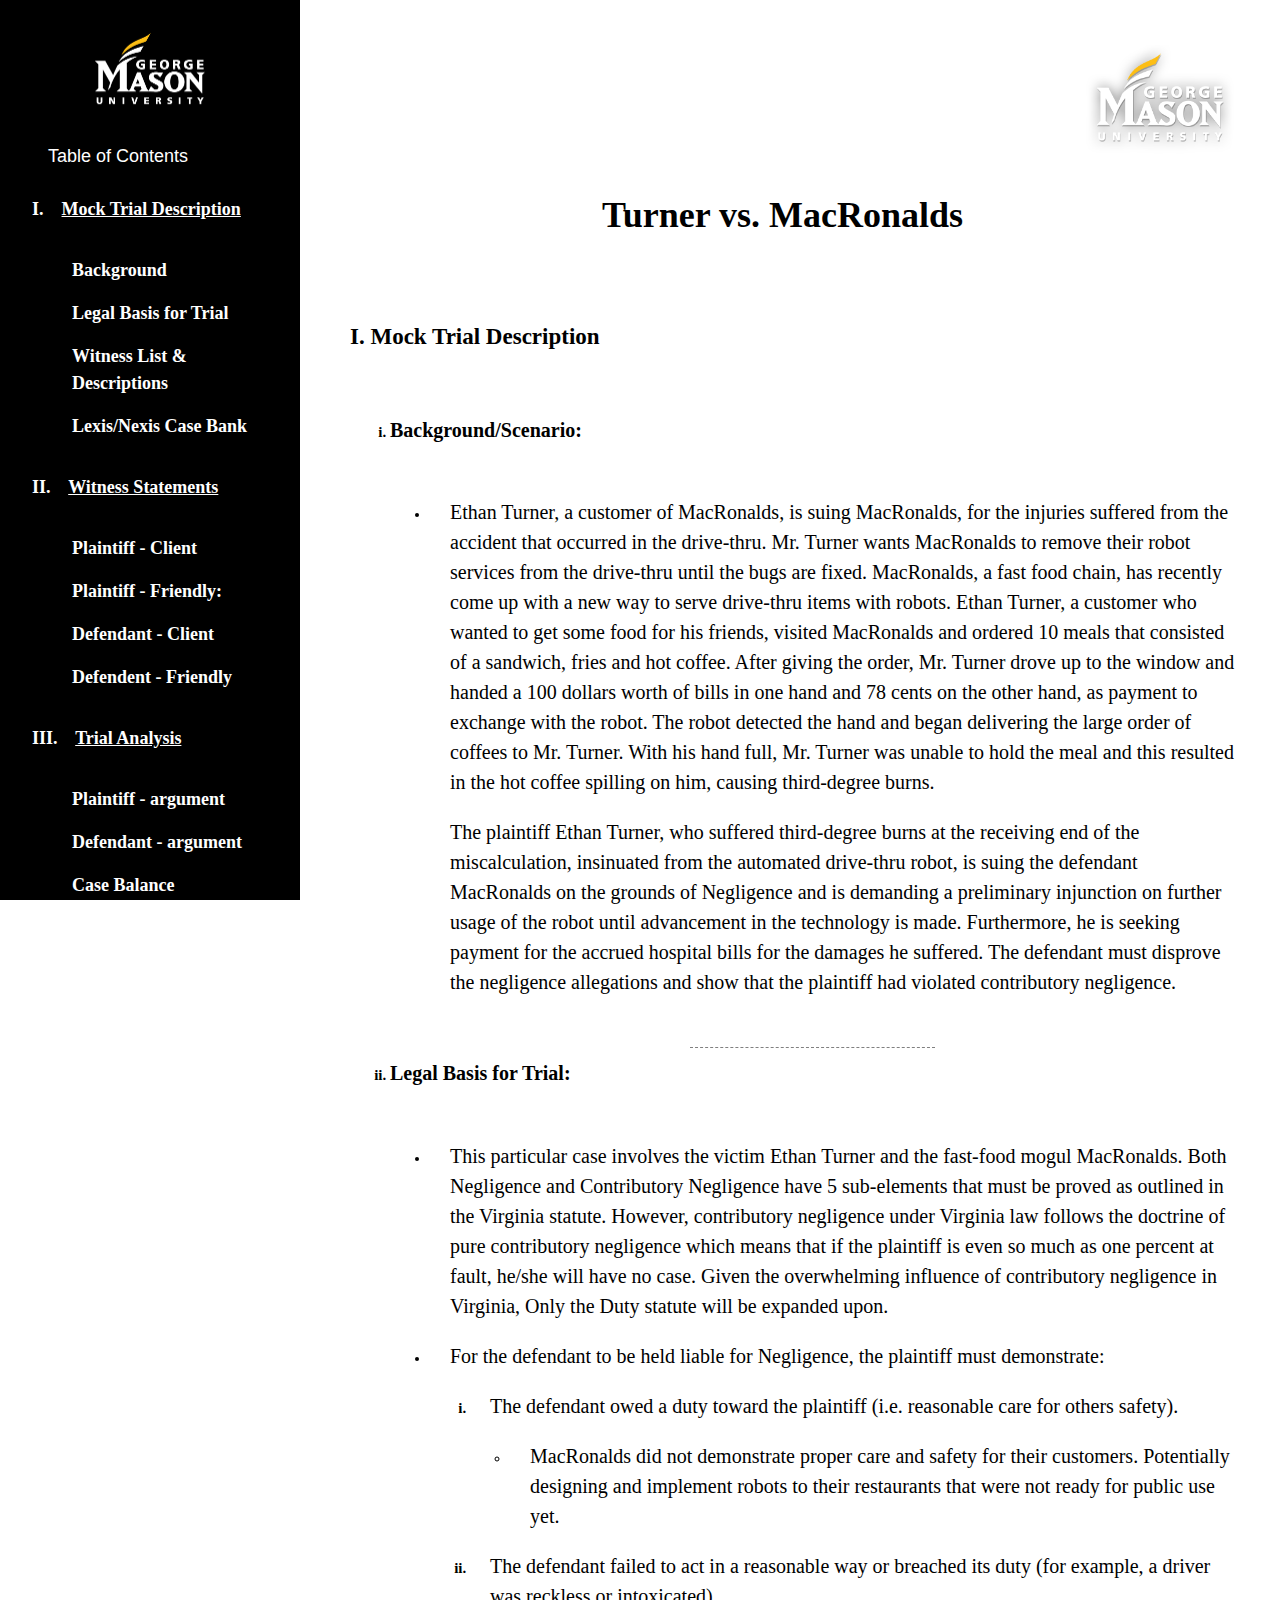
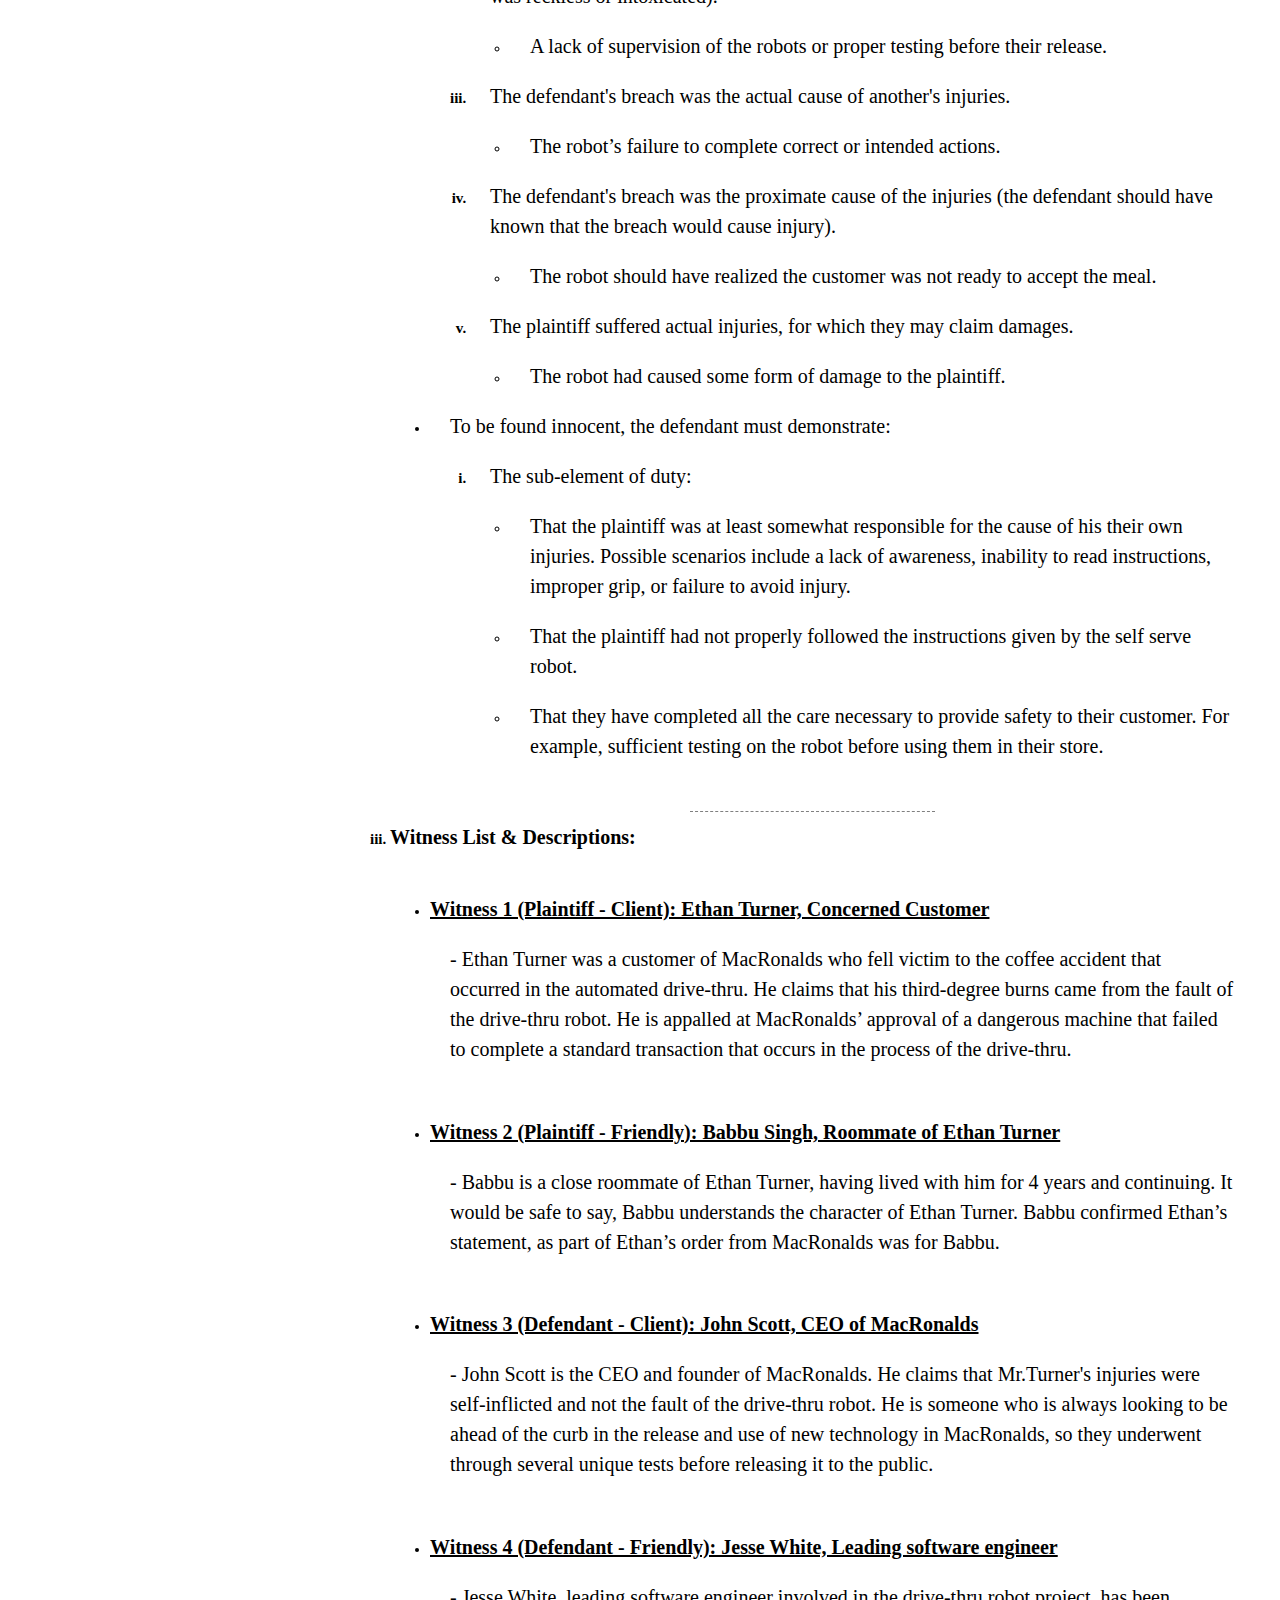
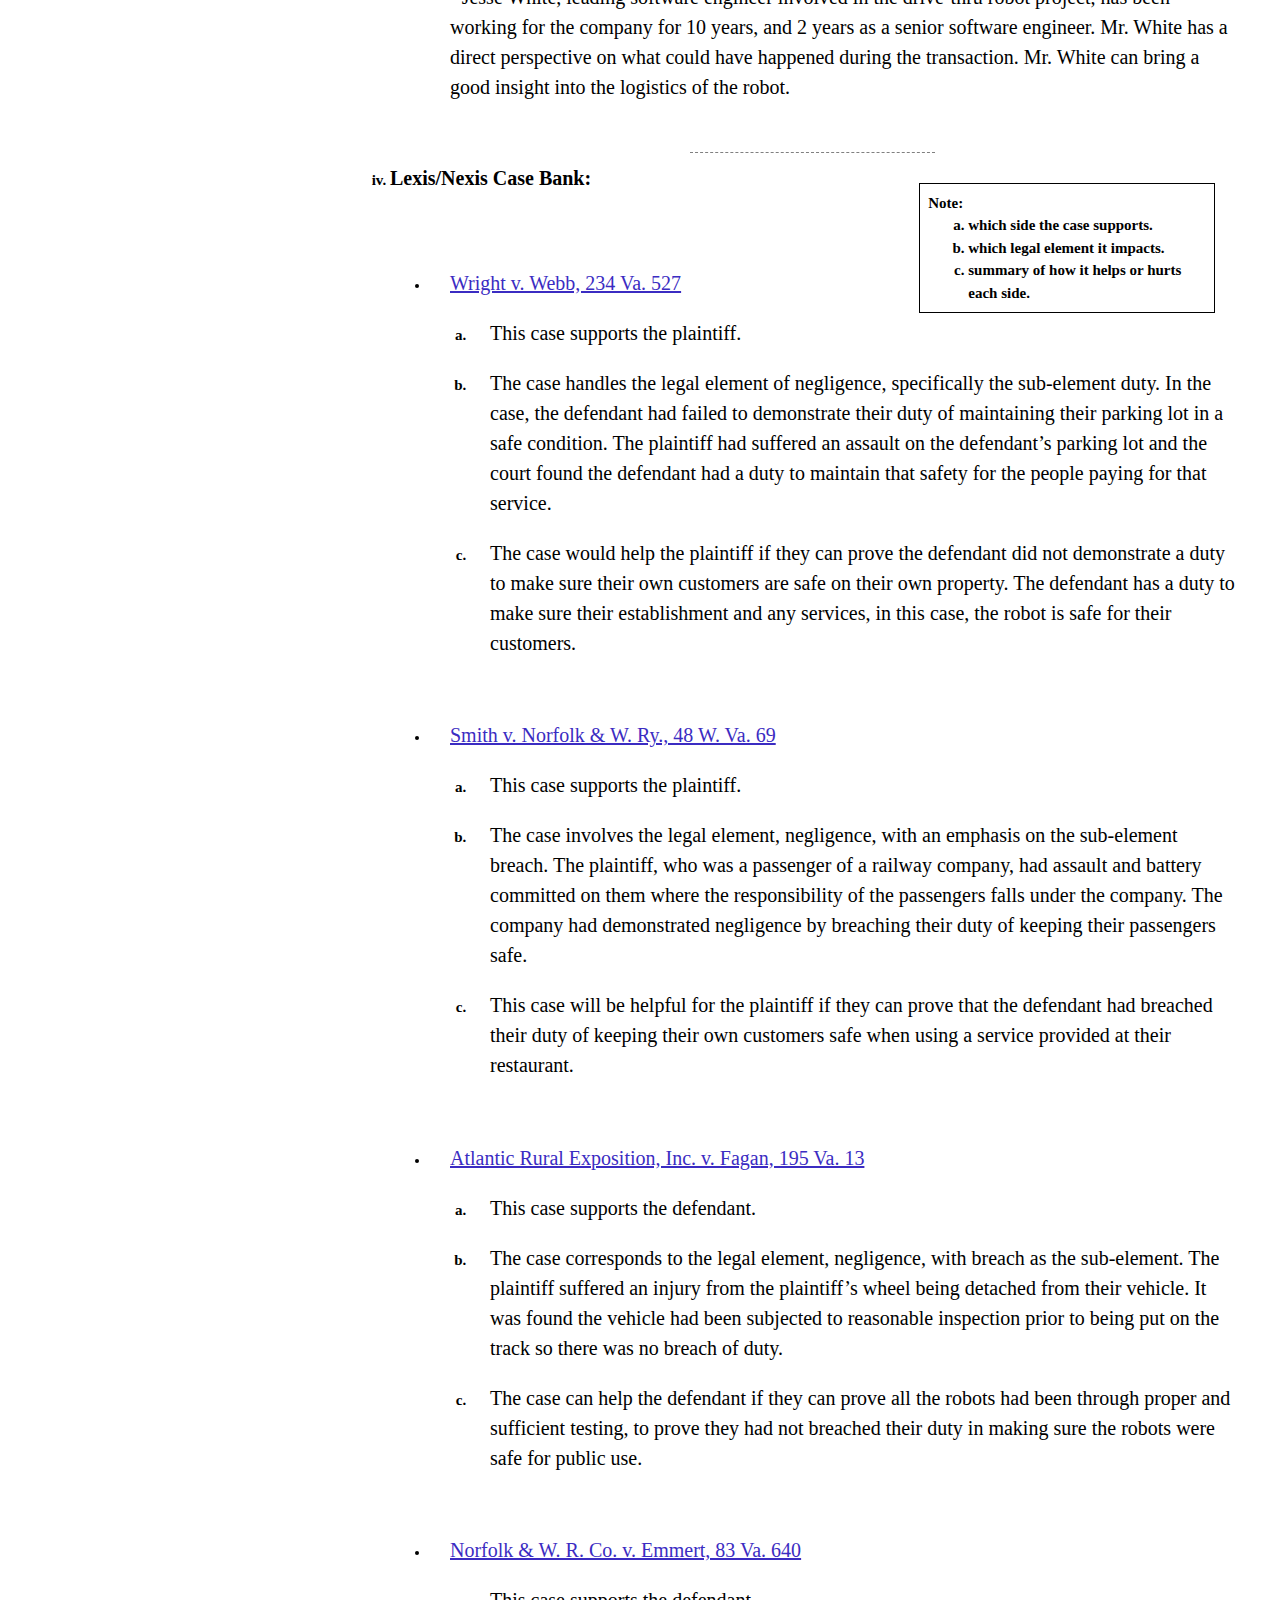
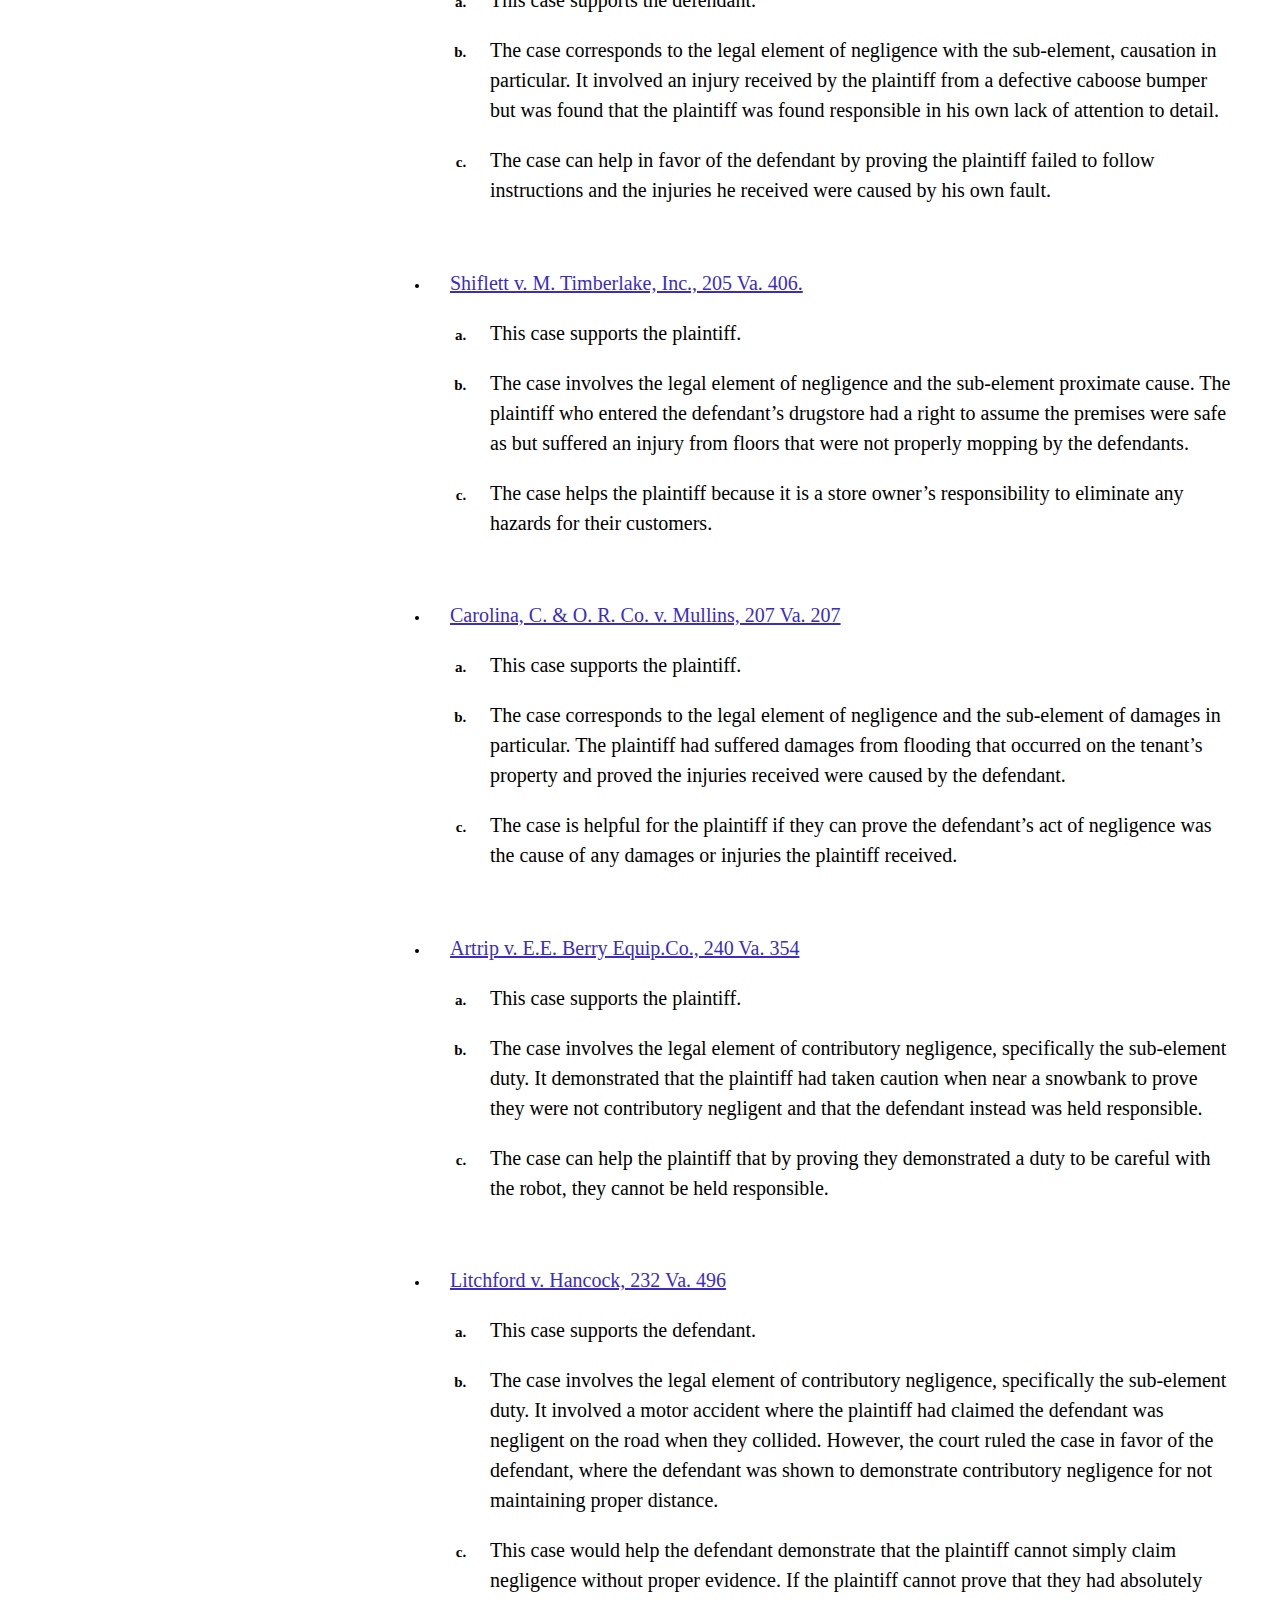
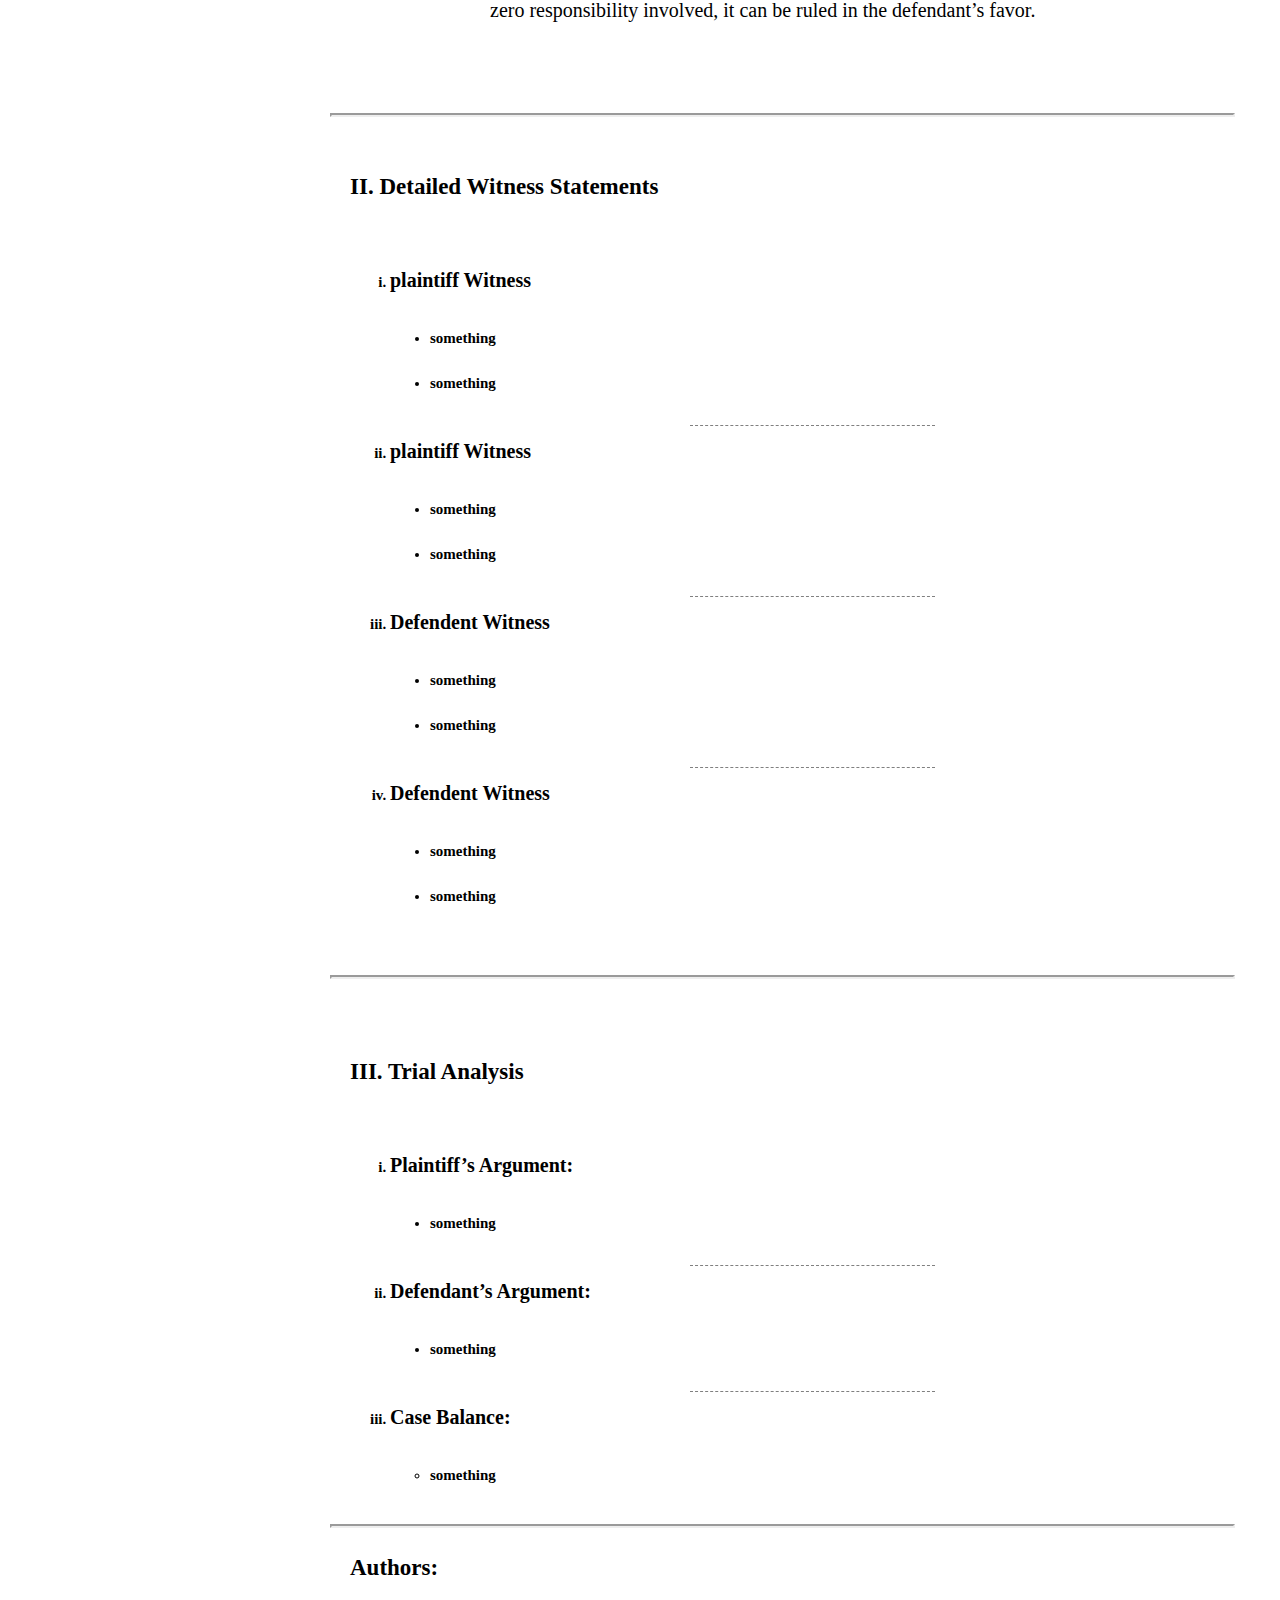
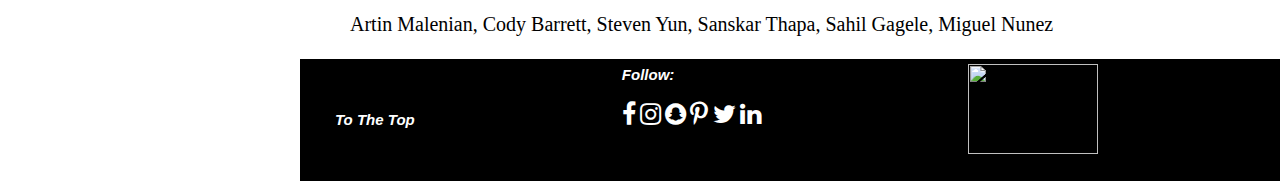
==== index.html @ fe4f2f01 "all the changes in Part One was finished." ====
<!DOCTYPE html>
<html>

<head>
    <title>Creative Group Project Sec#2</title>
    <meta charset=" UTF-8">
    <meta name="author" content="Artin Malekian, Cody Barrett, Steven Yun, Sanskar Thapa, Sahil Gagele, Miguel Nunez">
    <meta name="viewport" content="width=device-width, initial-scale=1">
    <link href='https://fonts.googleapis.com/css?family=Alex Brush' rel='stylesheet'>
    <link type="text/css" rel="stylesheet" href="style.css" />
    <link rel="stylesheet" href="https://cdnjs.cloudflare.com/ajax/libs/font-awesome/4.7.0/css/font-awesome.min.css">
    <link rel="stylesheet" href="https://www.w3schools.com/w3css/4/w3.css">
    <link rel="stylesheet" href="https://fonts.googleapis.com/css?family=Lucida Console">
    <script src="https://ajax.googleapis.com/ajax/libs/jquery/3.3.1/jquery.min.js"></script>
    <script src="https://maxcdn.bootstrapcdn.com/bootstrap/3.4.0/js/bootstrap.min.js"></script>
    <script src="script.js"></script>
</head>

<body>

    <!-- Sidebar/menu -->
    <nav class="w3-sidebar w3-collapse w3-top w3-black w3-large w3-padding"
        style="z-index:3;width:300px;font-weight:bold;" id="mySidebar">
        <a href="javascript:void(0)" onclick="w3_close()" class="w3-button w3-hide-large w3-display-topleft"
            style="width:100%;font-size:22px">Close Table</a>
        <div class="w3-container w3-centered">

            <h5 class="w3-padding w3-centered"><img class="center" src="mason-clear.png" width="130"
                    height="90"></br>Table of Contents</h5>
        </div>
        <div class="w3-bar-block navbar" id="myNavbar">
            <a href="#header" onclick="w3_close()" class="w3-bar-item w3-button w3-hover-white">I.
                &nbsp;&nbsp;&nbsp;<u>Mock
                    Trial
                    Description</u></a>
            <ol style="list-style-type: none;">
                <li><a href="#backg" onclick="w3_close()" class="w3-bar-item w3-button w3-hover-white">Background</a>
                <li><a href="#legal" onclick="w3_close()" class="w3-bar-item w3-button w3-hover-white">Legal
                        Basis
                        for Trial</a></li>
                <li><a href="#witlist" onclick="w3_close()" class="w3-bar-item w3-button w3-hover-white">Witness
                        List & Descriptions</a></li>
                <a href="#lexis" onclick="w3_close()" class="w3-bar-item w3-button w3-hover-white">Lexis/Nexis
                    Case Bank</a>
                </li>
            </ol>
            <a href="#Witness-Statements" onclick="w3_close()"
                class="w3-bar-item w3-button w3-hover-white">II.&nbsp;&nbsp;&nbsp;
                <u>Witness
                    Statements</u></a>
            <ol style="list-style-type: none;">
                <li><a href="#w1" onclick="w3_close()" class="w3-bar-item w3-button w3-hover-white">Plaintiff -
                        Client</a></li>
                <li><a href="#w2" onclick="w3_close()" class="w3-bar-item w3-button w3-hover-white">Plaintiff -
                        Friendly:</a></li>
                <li><a href="#w3" onclick="w3_close()" class="w3-bar-item w3-button w3-hover-white">Defendant -
                        Client</a></li>
                <li> <a href="#w4" onclick="w3_close()" class="w3-bar-item w3-button w3-hover-white">Defendent -
                        Friendly</a></li>
            </ol>
            <a href="#Trial-Analysis" onclick="w3_close()"
                class="w3-bar-item w3-button w3-hover-white">III.&nbsp;&nbsp;&nbsp;
                <u>Trial
                    Analysis</u></a>
            <ol style="list-style-type: none;">
                <li> <a href="#pa" onclick="w3_close()" class="w3-bar-item w3-button w3-hover-white">Plaintiff -
                        argument</a></li>
                <li> <a href="#da" onclick="w3_close()" class="w3-bar-item w3-button w3-hover-white">Defendant -
                        argument</a></li>
                <li> <a href="#cb" onclick="w3_close()" class="w3-bar-item w3-button w3-hover-white">Case Balance</a>
                </li>
            </ol>
            <a href="#note" onclick="w3_close()" class="w3-bar-item w3-button w3-hover-white">Authors</a>

            </br></br>
    </nav>

    <!-- Top menu on small screens -->
    <header class="w3-container w3-top w3-hide-large w3-xlarge w3-padding table">
        <a href="javascript:void(0)" class="w3-button w3-margin-right" onclick="w3_open()">☰</a>
        <span>Table of Contents</span>
    </header> </br></br>

    <!-- Overlay effect when opening sidebar on small screens -->
    <div class="w3-overlay w3-hide-large" onclick="w3_close()" style="cursor:pointer" title="close side menu"
        id="myOverlay"></div>


    <!--
                         header
                         -->
    <div class="w3-main" style="margin-left:330px;margin-right:45px" id="header">
        <img class="headimag" src="mason-clear.png" width="150" height="110"></br>

        <div class="header" id="header" style="clear:both">


            <div class="w3-container">
                </br>
                <h1 class="w3-centered">Turner vs. MacRonalds</h1>
            </div>
        </div>
        <!--
Body 
 -->
        </br></br>
        <div calss="body">

            <div>
                <p class="titl">I. Mock Trial Description</p></br>
                <ol class="subtit">
                    <li id="backg">
                        <h5>Background/Scenario:</h5></br>
                        <ul class="subsubtit">
                            <li>
                                <p>Ethan Turner, a customer of MacRonalds, is suing MacRonalds, for the injuries
                                    suffered from the accident that occurred
                                    in the drive-thru. Mr. Turner wants MacRonalds to remove their robot services from
                                    the drive-thru until the bugs are
                                    fixed. MacRonalds, a fast food chain, has recently come up with a new way to serve
                                    drive-thru items with robots. Ethan
                                    Turner, a customer who wanted to get some food for his friends, visited MacRonalds
                                    and ordered 10 meals that consisted
                                    of a sandwich, fries and hot coffee. After giving the order, Mr. Turner drove up to
                                    the window and handed a 100 dollars
                                    worth of bills in one hand and 78 cents on the other hand, as payment to exchange
                                    with the robot. The robot detected the
                                    hand and began delivering the large order of coffees to Mr. Turner. With his hand
                                    full, Mr. Turner was unable to hold
                                    the meal and this resulted in the hot coffee spilling on him, causing third-degree
                                    burns.</p>
                                <p>The plaintiff Ethan Turner, who suffered third-degree burns at the receiving end of
                                    the miscalculation, insinuated from
                                    the automated drive-thru robot, is suing the defendant MacRonalds on the grounds of
                                    Negligence and is demanding a
                                    preliminary injunction on further usage of the robot until advancement in the
                                    technology is made. Furthermore, he is
                                    seeking payment for the accrued hospital bills for the damages he suffered. The
                                    defendant must disprove the negligence
                                    allegations and show that the plaintiff had violated contributory negligence.
                                </p>
                            </li></br>
                        </ul>
                    </li>
                    <hr class="hrhalf">
                    <li id="legal">
                        <h5>Legal Basis for Trial:</h5></br>
                        <ul class="subsubtit">
                            <li>
                                <p>This particular case involves the victim Ethan Turner and the fast-food mogul
                                    MacRonalds. Both Negligence and
                                    Contributory Negligence have 5 sub-elements that must be proved as outlined in the
                                    Virginia statute. However,
                                    contributory negligence under Virginia law follows the doctrine of pure contributory
                                    negligence which means that if the
                                    plaintiff is even so much as one percent at fault, he/she will have no case. Given
                                    the overwhelming influence of
                                    contributory negligence in Virginia, Only the Duty statute will be expanded upon.
                                </p>
                            </li>
                            <li>
                                <p>For the defendant to be held liable for Negligence, the plaintiff must demonstrate:
                                </p>
                                <ol style="list-style-type: lower-roman">
                                    <li>
                                        <p>The defendant owed a duty toward the plaintiff (i.e. reasonable care for
                                            others safety).</p>
                                        <ul style="list-style-type: circle">
                                            <li>
                                                <p>MacRonalds did not demonstrate proper care and safety for their
                                                    customers. Potentially designing and implement robots to
                                                    their restaurants that were not ready for public use yet.
                                                </p>
                                            </li>
                                        </ul>
                                    </li>
                                    <li>
                                        <p>The defendant failed to act in a reasonable way or breached its duty (for
                                            example, a driver was reckless or intoxicated).</p>
                                        <ul style="list-style-type: circle">
                                            <li>
                                                <p>A lack of supervision of the robots or proper testing before their
                                                    release.</p>
                                            </li>
                                        </ul>
                                    </li>

                                    <li>
                                        <p>The defendant's breach was the actual cause of another's injuries.</p>
                                        <ul style="list-style-type: circle">
                                            <li>
                                                <p>The robot’s failure to complete correct or intended actions.
                                                </p>
                                            </li>
                                        </ul>
                                    </li>

                                    <li>
                                        <p>The defendant's breach was the proximate cause of the injuries (the defendant
                                            should have known that the breach would
                                            cause injury).</p>
                                        <ul style="list-style-type: circle">
                                            <li>
                                                <p>The robot should have realized the customer was not ready to accept
                                                    the meal.</p>
                                            </li>
                                        </ul>
                                    </li>

                                    <li>
                                        <p>The plaintiff suffered actual injuries, for which they may claim damages.</p>
                                        <ul style="list-style-type: circle">
                                            <li>
                                                <p>The robot had caused some form of damage to the plaintiff.
                                                </p>
                                            </li>
                                        </ul>
                                    </li>
                                </ol>
                            </li>
                            <li>
                                <p>To be found innocent, the defendant must demonstrate:</p>

                                <ol style="list-style-type: lower-roman">
                                    <li>
                                        <p>The sub-element of duty:
                                        </p>
                                        <ul style="list-style-type: circle">
                                            <li>
                                                <p>That the plaintiff was at least somewhat responsible for the cause of
                                                    his their own injuries. Possible scenarios include
                                                    a lack of awareness, inability to read instructions, improper grip,
                                                    or failure to avoid injury.</p>
                                            </li>
                                            <li>
                                                <p>That the plaintiff had not properly followed the instructions given
                                                    by the self serve robot.</p>
                                            </li>
                                            <li>
                                                <p>That they have completed all the care necessary to provide safety to
                                                    their customer. For example, sufficient testing on
                                                    the robot before using them in their store.</p>
                                            </li>
                                        </ul>
                                    </li>
                                </ol>
                            </li>
                        </ul></br>
                    </li>
                    <hr class="hrhalf">
                    <li id="witlist">
                        <h5>Witness List & Descriptions:</h5></br>
                        <ul class="subsubtit">
                            <li>
                                <h5><u>Witness 1 (Plaintiff - Client): Ethan Turner, Concerned Customer</u></h5>
                                <p>- Ethan
                                    Turner was a customer of MacRonalds who fell victim to the coffee accident that
                                    occurred
                                    in the automated
                                    drive-thru. He claims that his third-degree burns came from the fault of the
                                    drive-thru
                                    robot. He is appalled at
                                    MacRonalds’ approval of a dangerous machine that failed to complete a standard
                                    transaction that occurs in the process of
                                    the drive-thru.</p>

                            </li></br>
                            <li>
                                <h5><u>Witness 2 (Plaintiff - Friendly): Babbu Singh, Roommate of Ethan Turner</u></h5>
                                <p>-
                                    Babbu is a close roommate of Ethan Turner, having lived with him for 4 years and
                                    continuing. It would be safe to say,
                                    Babbu understands the character of Ethan Turner. Babbu confirmed Ethan’s statement,
                                    as
                                    part of Ethan’s order from
                                    MacRonalds was for Babbu.</p>
                            </li></br>
                            <li>
                                <h5><u>Witness 3 (Defendant - Client): John Scott, CEO of MacRonalds</u></h5>
                                <p>- John
                                    Scott is the CEO and founder of MacRonalds. He claims that Mr.Turner's injuries were
                                    self-inflicted and not the
                                    fault of the drive-thru robot. He is someone who is always looking to be ahead of
                                    the
                                    curb in the release and use of new
                                    technology in MacRonalds, so they underwent through several unique tests before
                                    releasing it to the public.</p>
                            </li></br>
                            <li>
                                <h5><u>Witness 4 (Defendant - Friendly): Jesse White, Leading software engineer</u></h5>
                                <p>
                                    -
                                    Jesse White, leading software engineer involved in the drive-thru robot project, has
                                    been working for the company for 10
                                    years, and 2 years as a senior software engineer. Mr. White has a direct perspective
                                    on
                                    what could have happened during
                                    the transaction. Mr. White can bring a good insight into the logistics of the robot.
                                </p>

                            </li></br>
                        </ul>
                    </li>
                    <hr class="hrhalf">
                    <li id="lexis">
                        <h5>Lexis/Nexis Case Bank:
                            <div class="lexisbox">Note:
                                <ol style="list-style-type: lower-alpha;">
                                    <li>which side the case supports.
                                    </li>
                                    <li>which legal element it impacts.
                                    </li>
                                    <li>summary of how it helps or hurts each side.</li>
                                </ol>
                            </div>
                        </h5></br></br>
                        <div>
                            <ol class="subsubtit">
                                <li>
                                    <p><a href="https://advance-lexis-com.mutex.gmu.edu/document?crid=933d351e-592e-4ba2-88f7-b20db86b1c99&pddocfullpath=%2Fshared%2Fdocument%2Fcases%2Furn%3AcontentItem%3A3S3J-VV00-003D-51NF-00000-00&pdcontentcomponentid=10810&pdmfid=1516831&pdisurlapi=true"
                                            target="_blank">Wright
                                            v. Webb, 234 Va. 527</a></p>
                                    <ol style="list-style-type: lower-alpha;">
                                        <li>
                                            <p>
                                                This case supports the plaintiff.
                                            </p>
                                        </li>
                                        <li>
                                            <p>
                                                The case handles the legal element of negligence, specifically the
                                                sub-element duty. In the case, the defendant had
                                                failed to demonstrate their duty of maintaining their parking lot in a
                                                safe condition. The plaintiff had suffered an
                                                assault on the defendant’s parking lot and the court found the defendant
                                                had a duty to maintain that safety for the
                                                people paying for that service.

                                            </p>
                                        </li>
                                        <li>
                                            <p>
                                                The case would help the plaintiff if they can prove the defendant did
                                                not demonstrate a duty to make sure their own
                                                customers are safe on their own property. The defendant has a duty to
                                                make sure their establishment and any services, in
                                                this case, the robot is safe for their customers.

                                            </p>
                                        </li>
                                    </ol>
                                </li></br>
                                <li>
                                    <p><a href="https://advance-lexis-com.mutex.gmu.edu/api/document?collection=cases&id=urn:contentItem:3XK6-M5J0-00KR-C159-00000-00&context=1516831"
                                            target="_blank">Smith
                                            v. Norfolk & W. Ry., 48 W. Va. 69</a></p>
                                    <ol style="list-style-type: lower-alpha;">
                                        <li>
                                            <p>
                                                This case supports the plaintiff.
                                            </p>
                                        </li>
                                        <li>
                                            <p>
                                                The case involves the legal element, negligence, with an emphasis on the
                                                sub-element breach. The plaintiff, who was a
                                                passenger of a railway company, had assault and battery committed on
                                                them where the responsibility of the passengers
                                                falls under the company. The company had demonstrated negligence by
                                                breaching their duty of keeping their passengers
                                                safe.

                                            </p>
                                        </li>
                                        <li>
                                            <p>
                                                This case will be helpful for the plaintiff if they can prove that the
                                                defendant had breached their duty of keeping
                                                their own customers safe when using a service provided at their
                                                restaurant.
                                            </p>
                                        </li>
                                    </ol>
                                </li></br>
                                <li>
                                    <p><a href="https://advance-lexis-com.mutex.gmu.edu/api/document?collection=cases&id=urn:contentItem:3S12-0DY0-003D-43VF-00000-00&context=1516831"
                                            target="_blank">Atlantic
                                            Rural Exposition, Inc. v. Fagan, 195 Va. 13</a></p>
                                    <ol style="list-style-type: lower-alpha;">
                                        <li>
                                            <p>
                                                This case supports the defendant.

                                            </p>
                                        </li>
                                        <li>
                                            <p>
                                                The case corresponds to the legal element, negligence, with breach as
                                                the sub-element. The plaintiff suffered an injury
                                                from the plaintiff’s wheel being detached from their vehicle. It was
                                                found the vehicle had been subjected to reasonable
                                                inspection prior to being put on the track so there was no breach of
                                                duty.

                                            </p>
                                        </li>
                                        <li>
                                            <p>
                                                The case can help the defendant if they can prove all the robots had
                                                been through proper and sufficient testing, to
                                                prove they had not breached their duty in making sure the robots were
                                                safe for public use.
                                            </p>
                                        </li>
                                    </ol>
                                </li></br>
                                <li>
                                    <p><a href="https://advance-lexis-com.mutex.gmu.edu/api/document?collection=cases&id=urn:contentItem:3S3J-WH60-003D-50H9-00000-00&context=1516831"
                                            target="_blank">Norfolk & W. R. Co. v. Emmert, 83 Va. 640</a></p>
                                    <ol style="list-style-type: lower-alpha;">
                                        <li>
                                            <p>
                                                This case supports the defendant.

                                            </p>
                                        </li>
                                        <li>
                                            <p>
                                                The case corresponds to the legal element of negligence with the
                                                sub-element, causation in particular. It involved an
                                                injury received by the plaintiff from a defective caboose bumper but was
                                                found that the plaintiff was found responsible
                                                in his own lack of attention to detail.

                                            </p>
                                        </li>
                                        <li>
                                            <p>
                                                The case can help in favor of the defendant by proving the plaintiff
                                                failed to follow instructions and the injuries he
                                                received were caused by his own fault.
                                            </p>
                                        </li>
                                    </ol>
                                </li></br>
                                <li>
                                    <p><a href="https://advance-lexis-com.mutex.gmu.edu/document/?pdmfid=1516831&crid=049ca98c-8b74-450e-ace7-27e21d53c7a0&pddocfullpath=%2Fshared%2Fdocument%2Fcases%2Furn%3AcontentItem%3A3S12-0310-003D-425R-00000-00&pddocid=urn%3AcontentItem%3A3S12-0310-003D-425R-00000-00&pdcontentcomponentid=10810&pdshepid=urn%3AcontentItem%3A7XWY-JM51-2NSD-M25G-00000-00&pdteaserkey=sr3&pditab=allpods&ecomp=3fyk&earg=sr3&prid=ef74f912-4518-4ddd-9705-007dcb7e54fb"
                                            target="_blank">Shiflett v. M. Timberlake, Inc., 205 Va. 406.</a></p>
                                    <ol style="list-style-type: lower-alpha;">
                                        <li>
                                            <p>
                                                This case supports the plaintiff.

                                            </p>
                                        </li>
                                        <li>
                                            <p>
                                                The case involves the legal element of negligence and the sub-element
                                                proximate cause. The plaintiff who entered the
                                                defendant’s drugstore had a right to assume the premises were safe as
                                                but suffered an injury from floors that were not
                                                properly mopping by the defendants.

                                            </p>
                                        </li>
                                        <li>
                                            <p>
                                                The case helps the plaintiff because it is a store owner’s
                                                responsibility to eliminate any hazards for their customers.

                                            </p>
                                        </li>
                                    </ol>
                                </li></br>
                                <li>
                                    <p><a href="https://advance-lexis-com.mutex.gmu.edu/api/document?collection=cases&id=urn:contentItem:3S12-01F0-003D-41WR-00000-00&context=1516831"
                                            target="_blank">Carolina, C. & O. R. Co. v. Mullins, 207 Va. 207</a></p>
                                    <ol style="list-style-type: lower-alpha;">
                                        <li>
                                            <p>
                                                This case supports the plaintiff.
                                            </p>
                                        </li>
                                        <li>
                                            <p>
                                                The case corresponds to the legal element of negligence and the
                                                sub-element of damages in particular. The plaintiff had
                                                suffered damages from flooding that occurred on the tenant’s property
                                                and proved the injuries received were caused by
                                                the defendant.

                                            </p>
                                        </li>
                                        <li>
                                            <p>
                                                The case is helpful for the plaintiff if they can prove the defendant’s
                                                act of negligence was the cause of any damages
                                                or injuries the plaintiff received.

                                            </p>
                                        </li>
                                    </ol>
                                </li></br>
                                <li>
                                    <p><a href="https://advance-lexis-com.mutex.gmu.edu/document/?pdmfid=1516831&crid=7ac4e318-8333-48a5-891d-797115375383&pddocfullpath=%2Fshared%2Fdocument%2Fcases%2Furn%3AcontentItem%3A3S3J-VSB0-003D-5118-00000-00&pddocid=urn%3AcontentItem%3A3S3J-VSB0-003D-5118-00000-00&pdcontentcomponentid=10810&pdshepid=urn%3AcontentItem%3A7XWR-3G81-2NSD-P2J3-00000-00&pdteaserkey=sr3&pditab=allpods&ecomp=3fyk&earg=sr3&prid=7a4b4d65-8b94-4ee2-b6e1-6633a9608961"
                                            target="_blank">Artrip v. E.E. Berry Equip.Co., 240 Va. 354</a></p>
                                    <ol style="list-style-type: lower-alpha;">
                                        <li>
                                            <p>
                                                This case supports the plaintiff.
                                            </p>
                                        </li>
                                        <li>
                                            <p>
                                                The case involves the legal element of contributory negligence,
                                                specifically the sub-element duty. It demonstrated that
                                                the plaintiff had taken caution when near a snowbank to prove they were
                                                not contributory negligent and that the
                                                defendant instead was held responsible.

                                            </p>
                                        </li>
                                        <li>
                                            <p>
                                                The case can help the plaintiff that by proving they demonstrated a duty
                                                to be careful with the robot, they cannot be
                                                held responsible.
                                            </p>
                                        </li>
                                    </ol>
                                </li></br>
                                <li>
                                    <p><a href="https://advance-lexis-com.mutex.gmu.edu/document/?pdmfid=1516831&crid=da053415-b559-4538-9204-c60ed1d779c9&pddocfullpath=%2Fshared%2Fdocument%2Fcases%2Furn%3AcontentItem%3A3S3J-VVC0-003D-51TJ-00000-00&pddocid=urn%3AcontentItem%3A3S3J-VVC0-003D-51TJ-00000-00&pdcontentcomponentid=10810&pdshepid=urn%3AcontentItem%3A7XWS-5KK1-2NSD-R0P4-00000-00&pdteaserkey=sr21&pditab=allpods&ecomp=3fyk&earg=sr21&prid=2df37135-2822-4c6e-9a22-5be8c06b031b"
                                            target="_blank">Litchford v. Hancock, 232 Va. 496</a></p>
                                    <ol style="list-style-type: lower-alpha;">
                                        <li>
                                            <p>
                                                This case supports the defendant.
                                            </p>
                                        </li>
                                        <li>
                                            <p>
                                                The case involves the legal element of contributory negligence,
                                                specifically the sub-element duty. It involved a motor
                                                accident where the plaintiff had claimed the defendant was negligent on
                                                the road when they collided. However, the court
                                                ruled the case in favor of the defendant, where the defendant was shown
                                                to demonstrate contributory negligence for not
                                                maintaining proper distance.
                                            </p>
                                        </li>
                                        <li>
                                            <p>
                                                This case would help the defendant demonstrate that the plaintiff cannot
                                                simply claim negligence without proper
                                                evidence. If the plaintiff cannot prove that they had absolutely zero
                                                responsibility involved, it can be ruled in the
                                                defendant’s favor.
                                            </p>
                                        </li>
                                    </ol>
                                </li></br>
                            </ol>
                        </div>
                    </li>
                </ol>
            </div></br>

            <hr class="hr">

            <div class="Witness-Statements" id="Witness-Statements"></br>
                <div>
                    <p class="titl">II. Detailed Witness Statements</p></br>
                    <ol class="subtit">
                        <li id="w1">
                            <h5>plaintiff Witness</h5></br>
                            <ul class="subsubtit">
                                <li>something</li></br>
                                <li>something</li></br>
                            </ul>
                        </li>
                        <hr class="hrhalf">
                        <li id="w2">
                            <h5>plaintiff Witness</h5></br>
                            <ul class="subsubtit">
                                <li>something</li></br>
                                <li>something</li></br>
                            </ul>
                        </li>
                        <hr class="hrhalf">
                        <li id="w3">
                            <h5>Defendent Witness</h5></br>
                            <ul class="subsubtit">
                                <li>something</li></br>
                                <li>something</li></br>
                            </ul>
                        </li>
                        <hr class="hrhalf">
                        <li id="w4">
                            <h5>Defendent Witness</h5></br>
                            <ul class="subsubtit">
                                <li>something</li></br>
                                <li>something</li></br>
                            </ul>
                        </li>

                    </ol>

                </div>
            </div></br>

            <hr class="hr">

            <div class="Trial-Analysis" id="Trial-Analysis"></br></br>
                <div>
                    <p class="titl">III. Trial Analysis</p></br>
                    <ol class="subtit">
                        <li id="pa">
                            <h5>Plaintiff’s Argument:</h5></br>
                            <ul class="subsubtit">
                                <li>something</li></br>
                            </ul>
                        </li>
                        <hr class="hrhalf">
                        <li id="da">
                            <h5>Defendant’s Argument:</h5></br>
                            <ul class="subsubtit">
                                <li>something</li></br>
                            </ul>
                        </li>
                        <hr class="hrhalf">
                        <li id="cb">
                            <h5>Case Balance:</h5></br>
                            <ul>
                                <li>something</li></br>
                            </ul>
                        </li>
                    </ol>


                </div>
            </div>
            <hr class="hr">
            <div>
                <p class="titl" id="note">Authors:</p>
                <p>Artin Malenian, Cody Barrett, Steven Yun, Sanskar Thapa, Sahil Gagele, Miguel Nunez
                </p>
            </div>
        </div>
    </div>
    <div class="w3-main" style="margin-left:300px;margin-right:0px">
        <!-- Footer -->
        <footer class="grid-container ">
            <div clas="navbar" id="myNavbar">
                <div class="one"></br></br>
                    <i><a href="#header ">
                            <div><b>To The Top</b></div>
                        </a></i>
                </div>
            </div>


            <div class="four">
                <i>
                    <div class="title">Follow:</div>
                </i>
                <a href="https://www.facebook.com/georgemason/" target="_blank"><i
                        class="fa fa-facebook-f w3-hover-opacity"></i></a>
                <a href="https://www.instagram.com/georgemasonu" target="_blank"> <i
                        class="fa fa-instagram w3-hover-opacity"></i></a>
                <a href="https://socialmedia.gmu.edu/snapchat-at-mason/" target="_blank"><i
                        class="fa fa-snapchat w3-hover-opacity"></i></a>
                <a href="https://www.pinterest.com/georgemasonuniv/" target="_blank"><i
                        class="fa fa-pinterest-p w3-hover-opacity"></i></a>
                <a href="https://www.twitter.com/georgemasonnews" target="_blank"> <i
                        class="fa fa-twitter w3-hover-opacity"></i></a>
                <a href="https://www.linkedin.com/school/george-mason-university/" target="_blank"><i
                        class="fa fa-linkedin w3-hover-opacity"></i></a>
            </div>

            <div class="thi">
                <i class="mason">
                    <div><img src="mason.gif" width="130" height="90"></div></br>
                </i>
            </div>

        </footer>
    </div>
---- style.css ----
* {
  box-sizing: border-box;
}

/* body */

body, html {
  font-family: "Lucida Console";
  font-weight: bold;
  color: black;
  height: 100%;
  margin: 0;
  background-color: white;
}

.table {
  background-color: white;
  color: black;
}

.header h1 {
  text-align: center;
  font-family: "Lucida Console";
  font-weight: bold;
}

p {
  font-family: "Lucida Console";
  padding-left: 20px;
  font-size: 20px;
  font-weight: 530;
}

.headimag {
  float: right;
}

.center {
  display: block;
  margin-left: auto;
  margin-right: auto;
}

.subtit h5 {
  font-family: "Lucida Console";
  font-weight: bold;
  font-size: 20px;
}

.subtit h6 {
  font-family: "Lucida Console";
  font-weight: bold;
}

.lexisbox {
  width: 35%;
  border: 1px solid black;
  padding: 8px;
  margin: 20px;
  float: right;
  font-size: 15px;
}

.titl {
  font-family: "Lucida Console";
  font-size: 23px;
  font-weight: bold;
}

.subtit {
  font-family: "Lucida Console";
  padding-left: 60px;
  list-style-type: lower-roman;
}

.subsubtit {
  font-family: "Lucida Console";
  list-style-type: disc;
}

.subsubtit a {
  color: rgb(59, 44, 194);
}

.subsubtit a:hover {
  color: gray;
}

.hr {
  display: block;
  margin-top: 0.5em;
  margin-bottom: 0.5em;
  margin-left: auto;
  margin-right: auto;
  border-style: inset;
  border-width: 2px;
}

.hrhalf {
  display: block;
  margin-top: 0.5em;
  margin-bottom: 0.5em;
  margin-left: 300px;
  margin-right: 300px;
  border-style: inset;
  border-top: 1px dashed
}

/* footer container */

.grid-container {
  display: grid;
  grid-column-gap: 30px;
  grid-template-columns: auto auto auto;
  background-color: black;
  width: 100%;
  padding: 5px;
  padding-bottom: 5px;
  padding-left: 20px;
}

.one {
  margin-left: 15px;
}

.thi {
  margin-right: 0px;
}

.title {
  color: white;
  font-size: 15px;
  font-style: bold;
  padding-bottom: 10px;
}

i a {
  color: white;
  text-decoration: none !important;
}

.four a {
  color: white;
  font-size: 25px;
}

.four a:hover {
  color: gray;
}

.one a {
  color: white;
}

.one a:hover {
  color: gray;
}

@media screen and (max-width: 900px) {
  .grid-container {
    grid-column-gap: 10px !important;
    right: 10px;
  }
}

@media (max-width: 900px) {
  .row, .navbar {
    flex-direction: column;
  }
}

.w3-sidebar a {
  font-family: "Lucida Console";
}

.w3-wide {
  font-family: "Lucida Console";
}
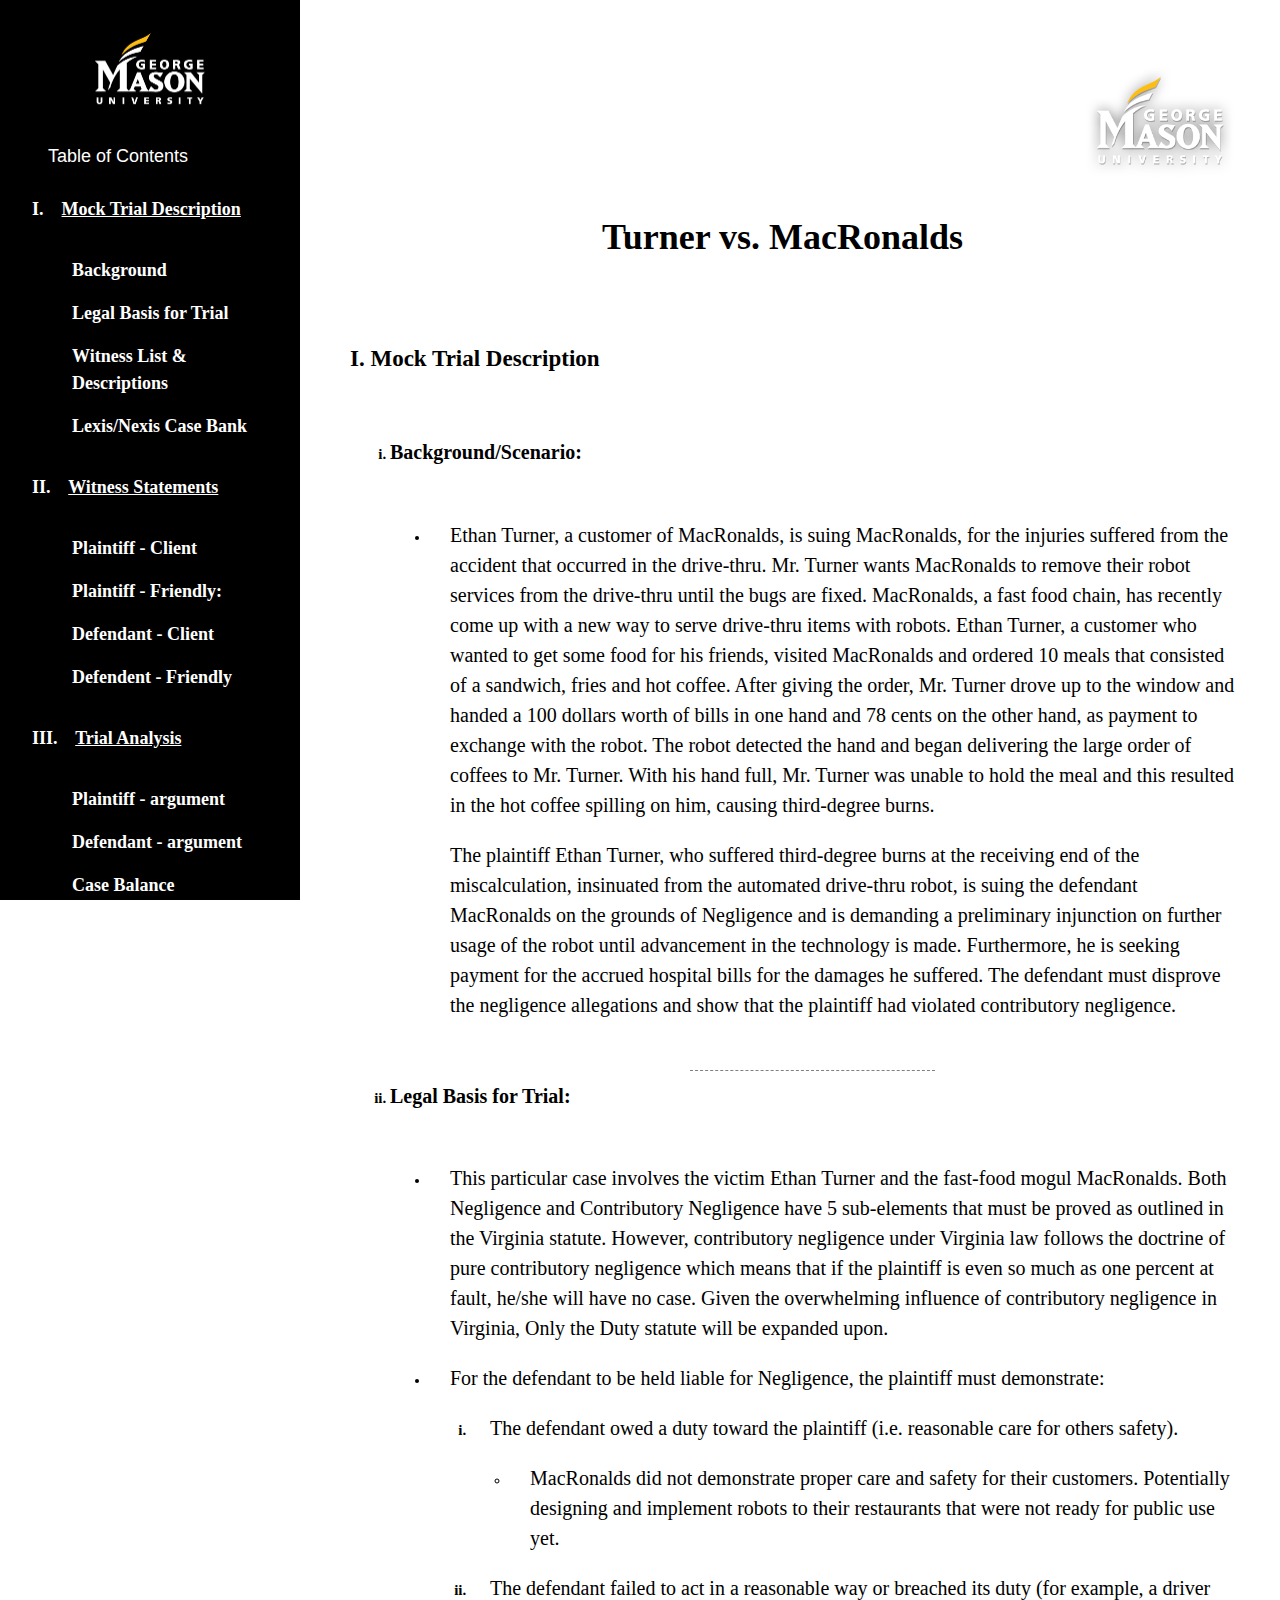
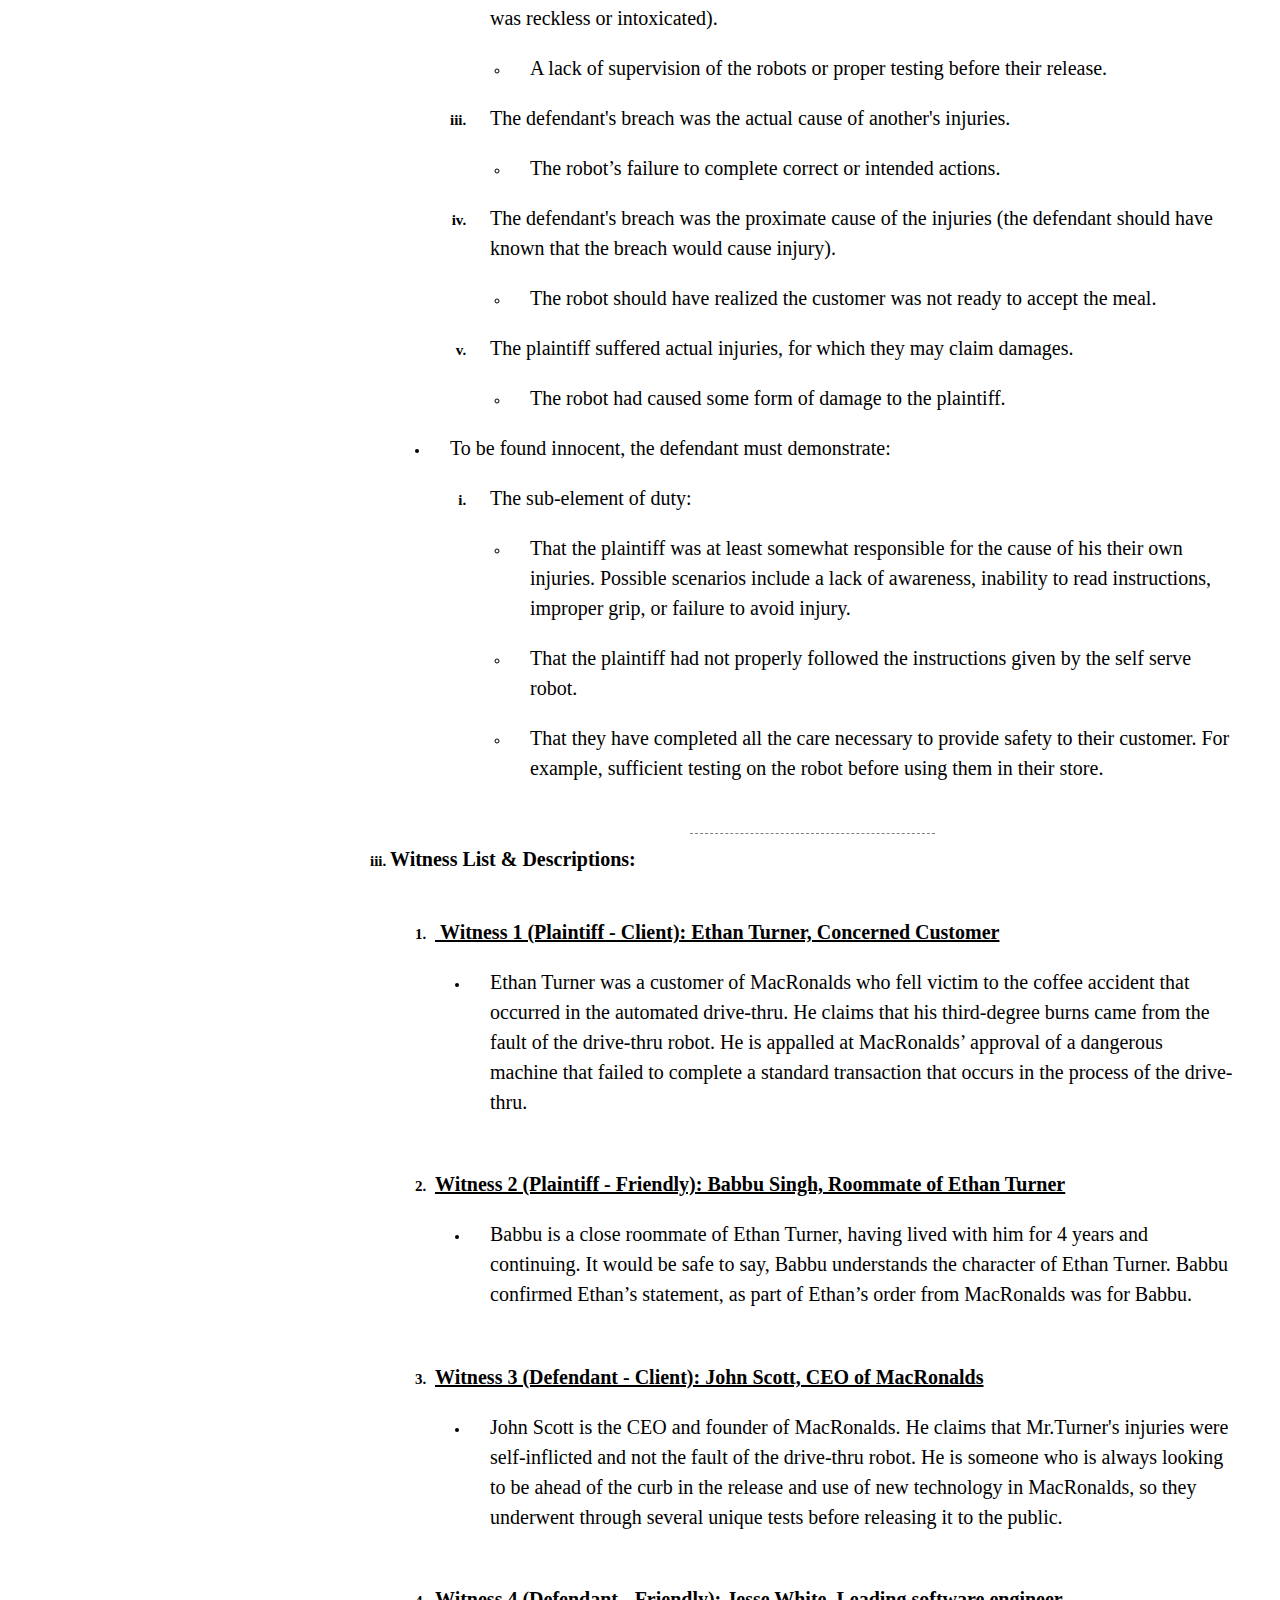
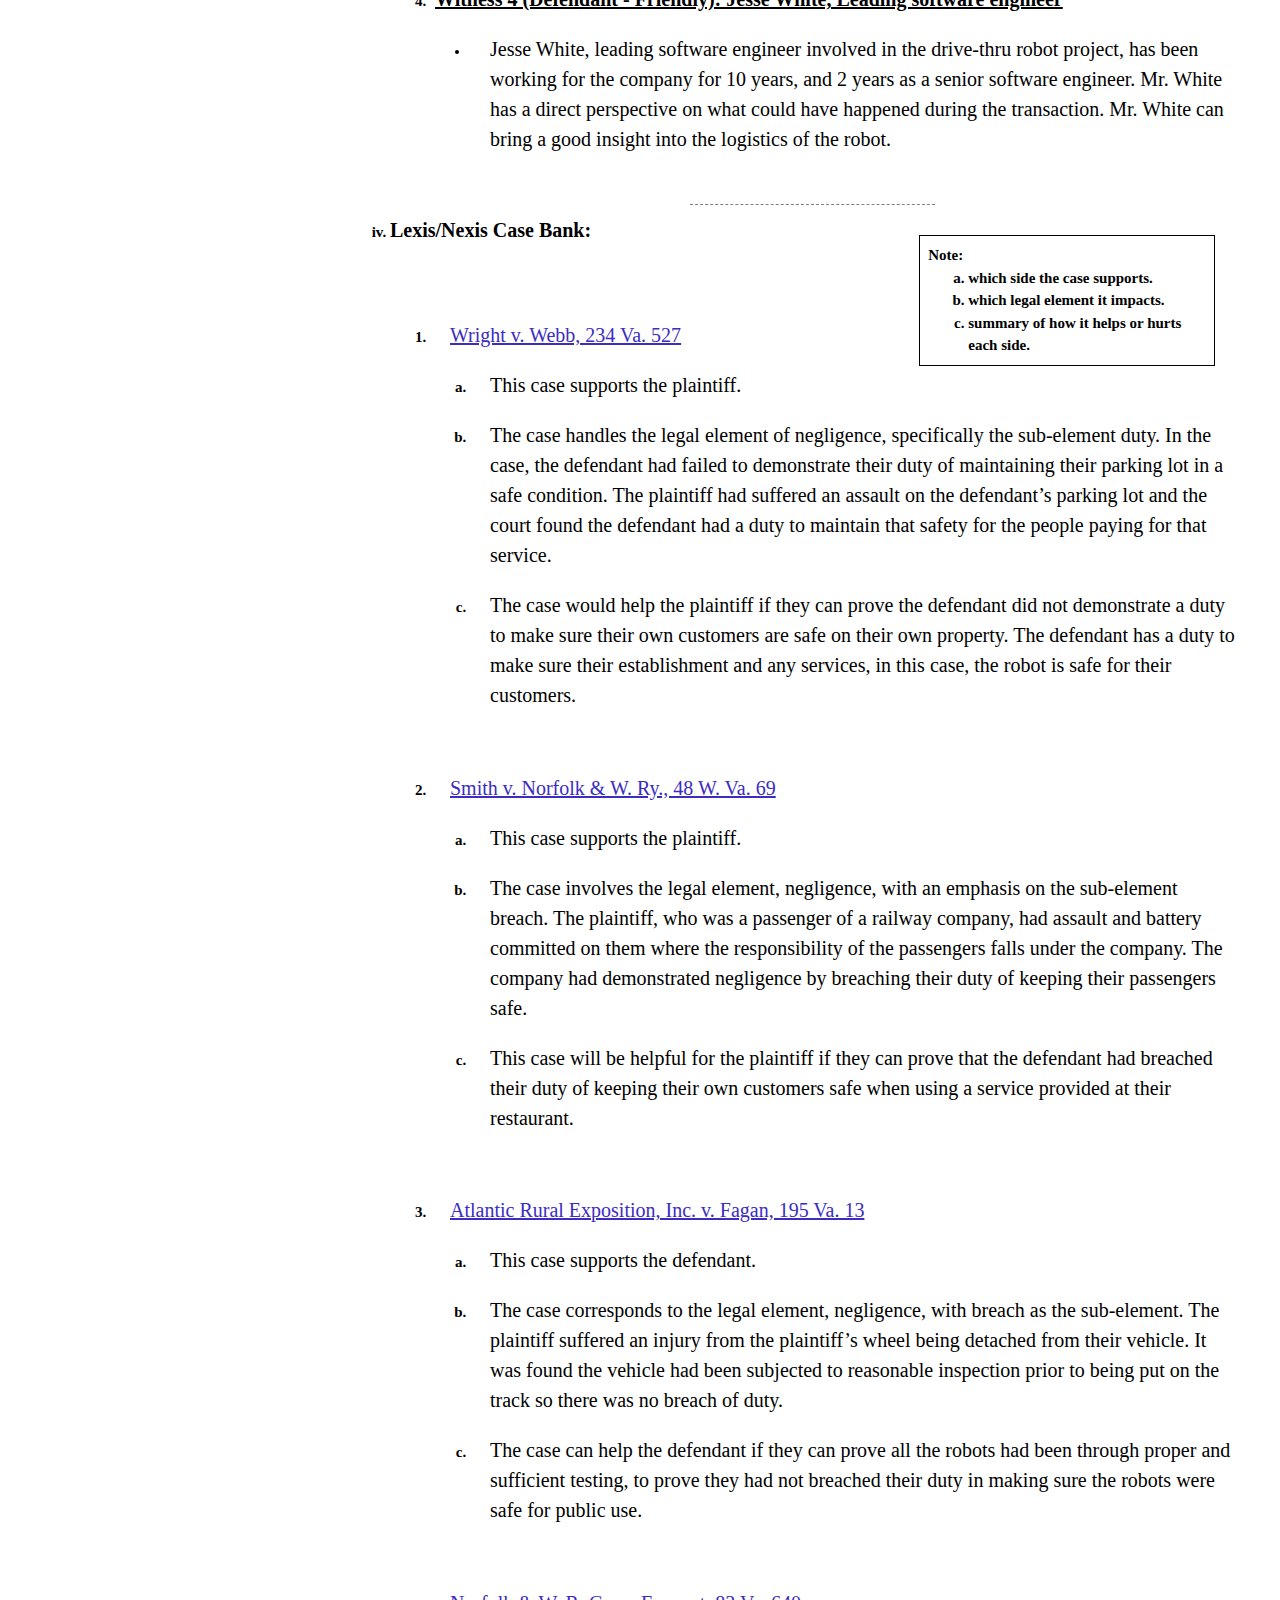
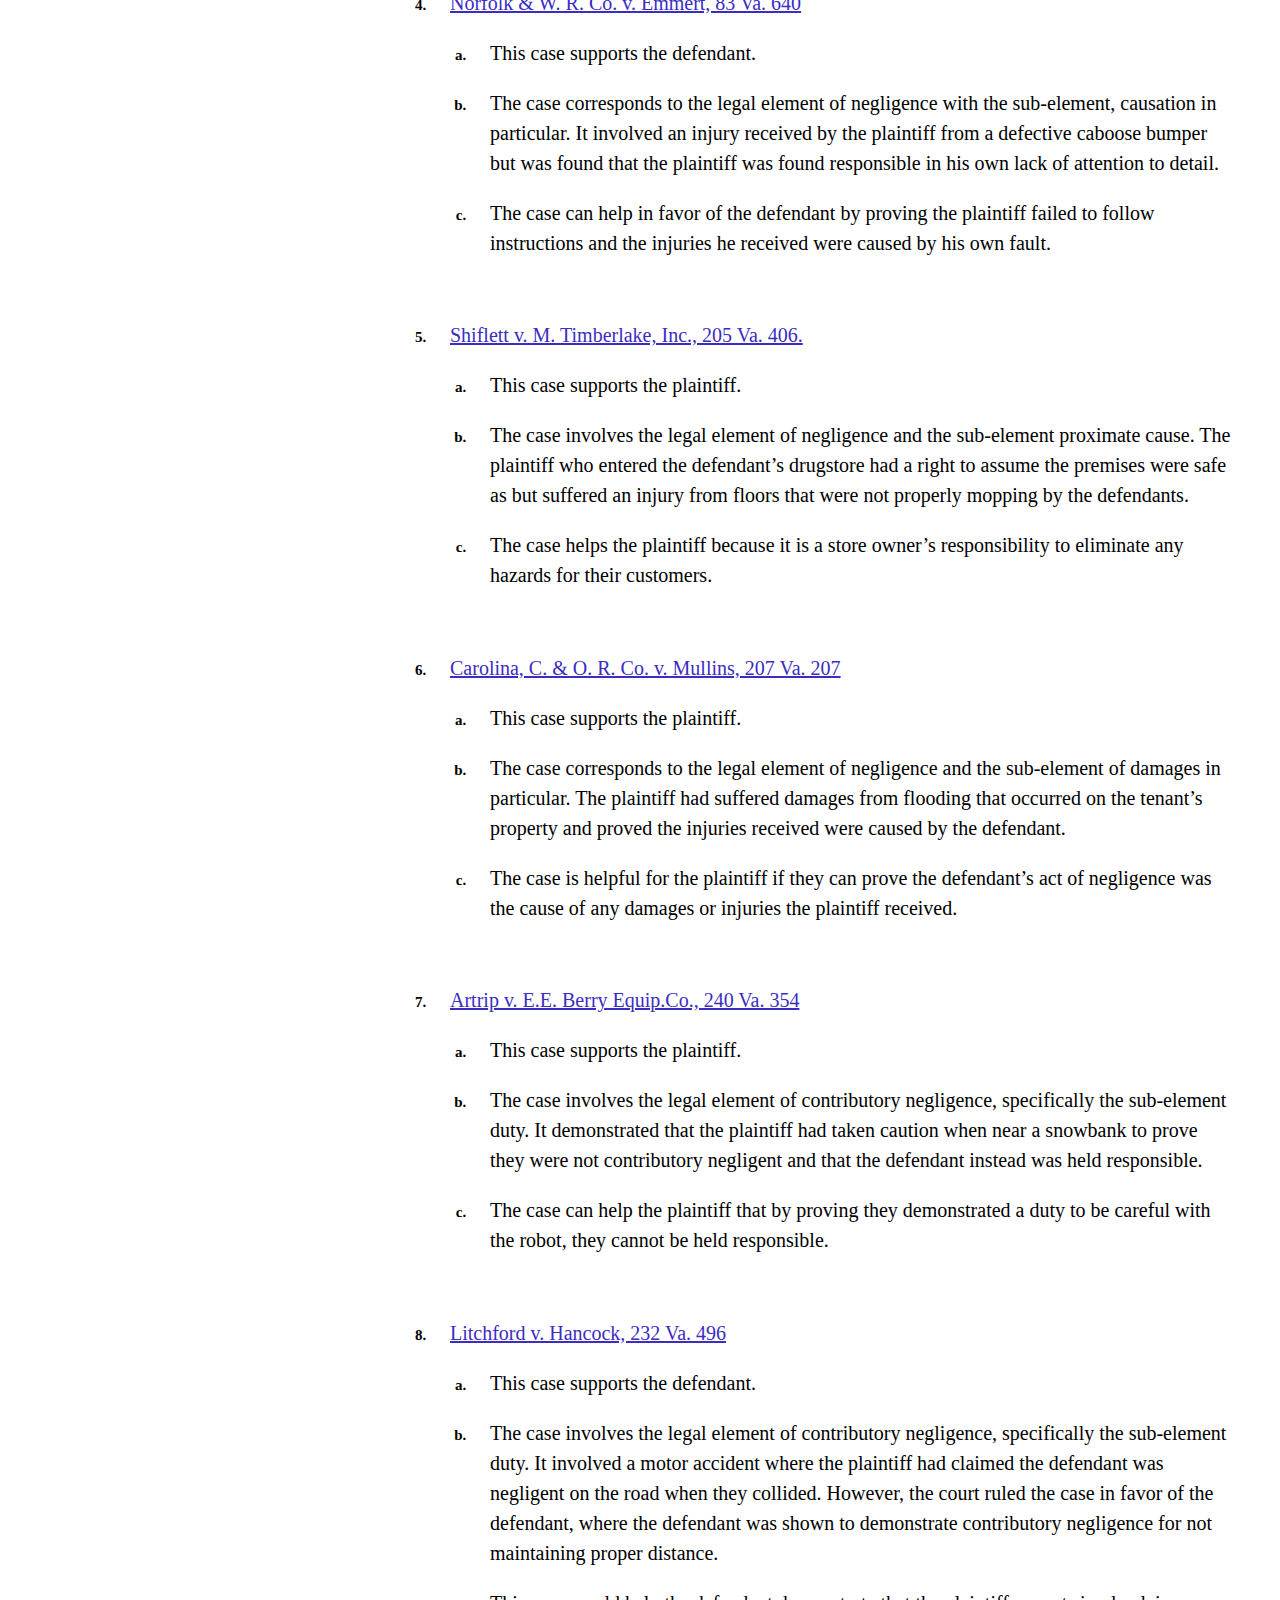
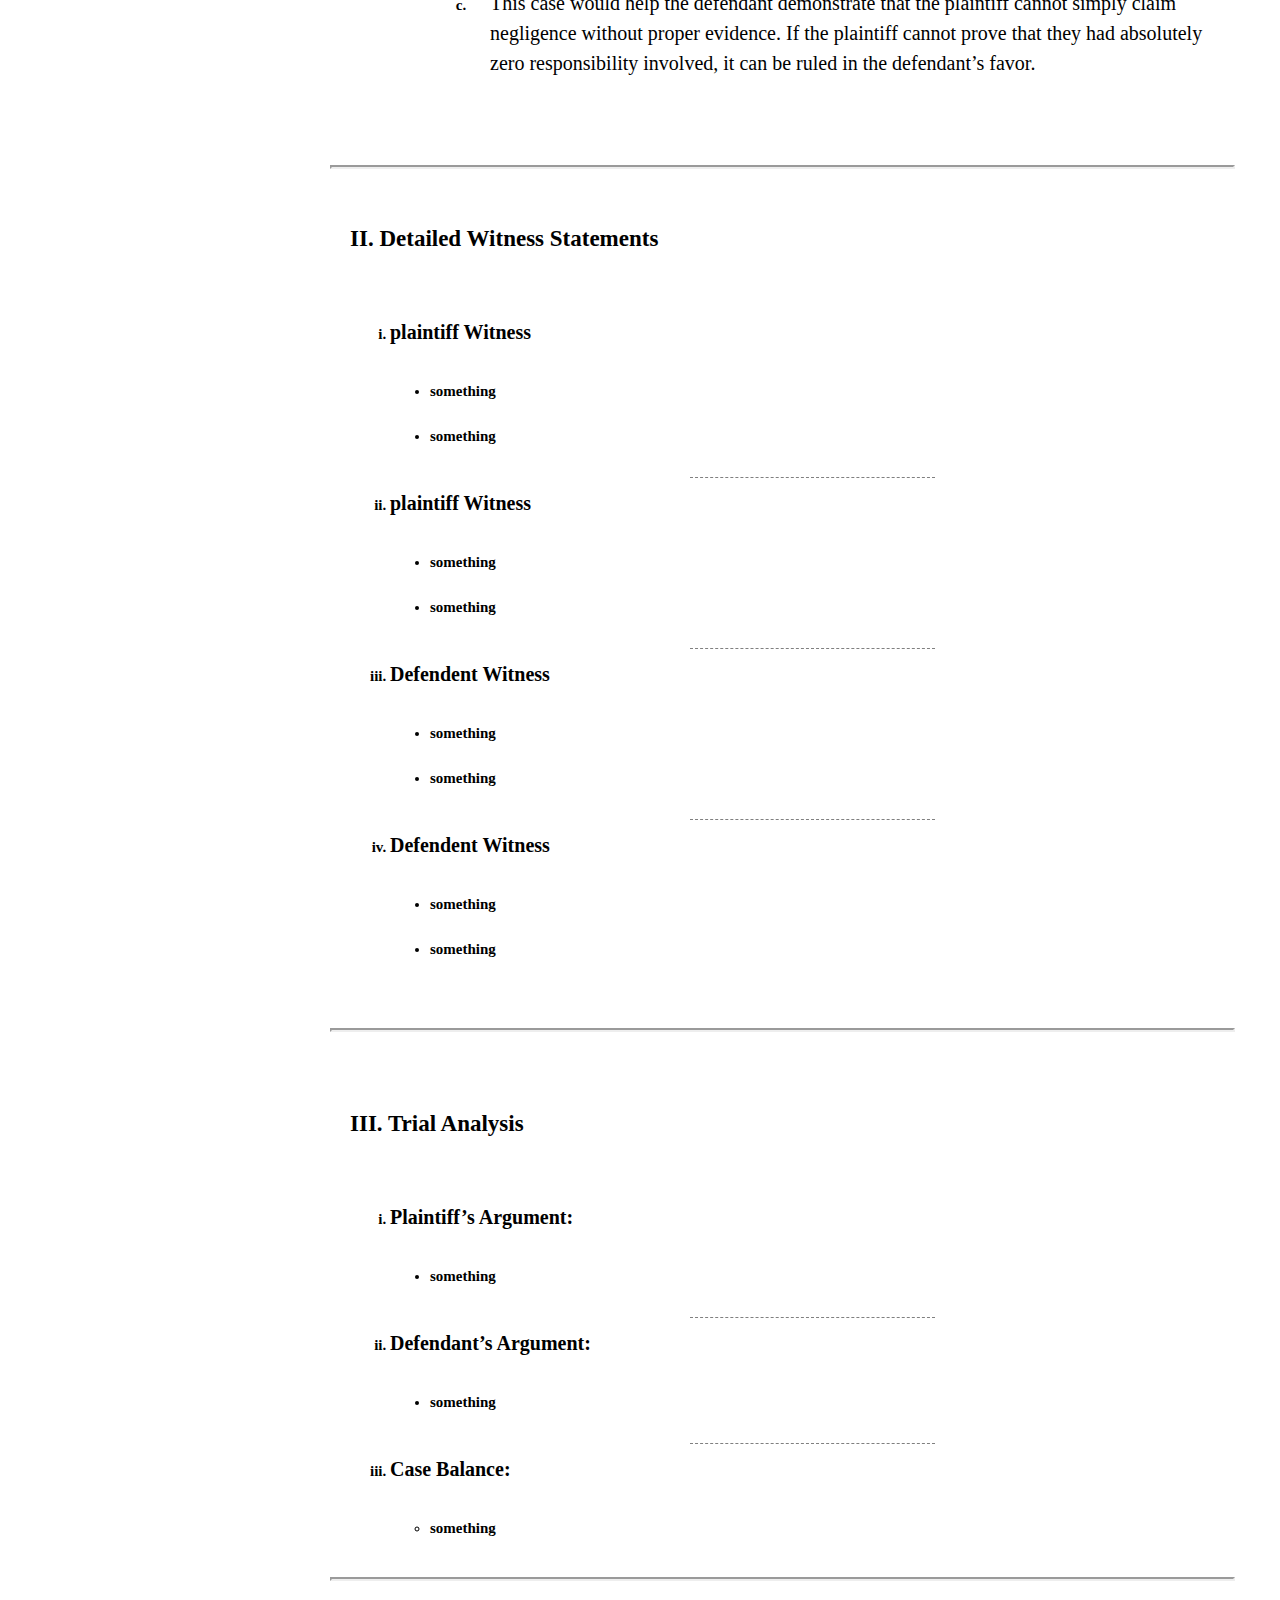
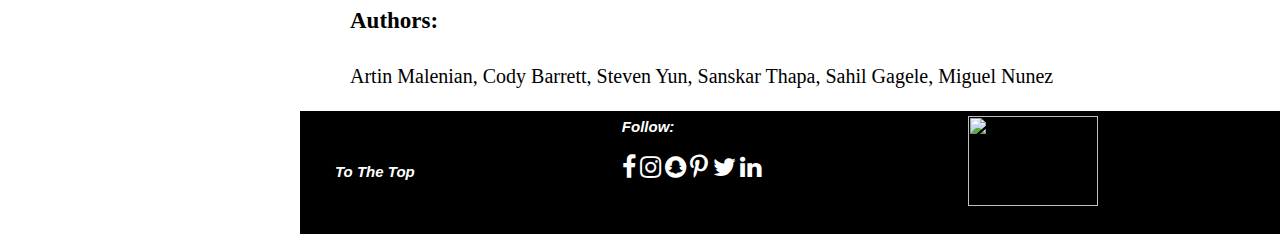
==== commit 08b2bbc2: "part one bug fixed" ====
--- a/index.html
+++ b/index.html
@@ -79,7 +79,7 @@
     <header class="w3-container w3-top w3-hide-large w3-xlarge w3-padding table">
         <a href="javascript:void(0)" class="w3-button w3-margin-right" onclick="w3_open()">☰</a>
         <span>Table of Contents</span>
-    </header> </br></br>
+    </header> </br></br></br>
 
     <!-- Overlay effect when opening sidebar on small screens -->
     <div class="w3-overlay w3-hide-large" onclick="w3_close()" style="cursor:pointer" title="close side menu"
@@ -248,61 +248,93 @@
                         </ul></br>
                     </li>
                     <hr class="hrhalf">
-                    <li id="witlist">
+                    <li class="subsubtit1" id="witlist">
                         <h5>Witness List & Descriptions:</h5></br>
-                        <ul class="subsubtit">
+                        <ol>
                             <li>
-                                <h5><u>Witness 1 (Plaintiff - Client): Ethan Turner, Concerned Customer</u></h5>
-                                <p>- Ethan
-                                    Turner was a customer of MacRonalds who fell victim to the coffee accident that
-                                    occurred
-                                    in the automated
-                                    drive-thru. He claims that his third-degree burns came from the fault of the
-                                    drive-thru
-                                    robot. He is appalled at
-                                    MacRonalds’ approval of a dangerous machine that failed to complete a standard
-                                    transaction that occurs in the process of
-                                    the drive-thru.</p>
+                                <h5>&nbsp;<u>&nbsp;Witness 1 (Plaintiff - Client): Ethan Turner, Concerned Customer</u>
+                                </h5>
+
+                                <ul style="list-style-type: disc;">
+                                    <li>
+                                        <p>
+                                            Ethan
+                                            Turner was a customer of MacRonalds who fell victim to the coffee accident
+                                            that
+                                            occurred
+                                            in the automated
+                                            drive-thru. He claims that his third-degree burns came from the fault of the
+                                            drive-thru
+                                            robot. He is appalled at
+                                            MacRonalds’ approval of a dangerous machine that failed to complete a
+                                            standard
+                                            transaction that occurs in the process of
+                                            the drive-thru.</p>
+                                    </li>
+                                </ul>
+
 
                             </li></br>
                             <li>
-                                <h5><u>Witness 2 (Plaintiff - Friendly): Babbu Singh, Roommate of Ethan Turner</u></h5>
-                                <p>-
-                                    Babbu is a close roommate of Ethan Turner, having lived with him for 4 years and
-                                    continuing. It would be safe to say,
-                                    Babbu understands the character of Ethan Turner. Babbu confirmed Ethan’s statement,
-                                    as
-                                    part of Ethan’s order from
-                                    MacRonalds was for Babbu.</p>
+                                <h5>&nbsp;<u>Witness 2 (Plaintiff - Friendly): Babbu Singh, Roommate of Ethan Turner</u>
+                                </h5>
+
+                                <ul style="list-style-type: disc;">
+                                    <li>
+                                        <p>
+                                            Babbu is a close roommate of Ethan Turner, having lived with him for 4 years
+                                            and
+                                            continuing. It would be safe to say,
+                                            Babbu understands the character of Ethan Turner. Babbu confirmed Ethan’s
+                                            statement,
+                                            as
+                                            part of Ethan’s order from
+                                            MacRonalds was for Babbu.</p>
+                                    </li>
+                                </ul>
+
                             </li></br>
                             <li>
-                                <h5><u>Witness 3 (Defendant - Client): John Scott, CEO of MacRonalds</u></h5>
-                                <p>- John
-                                    Scott is the CEO and founder of MacRonalds. He claims that Mr.Turner's injuries were
-                                    self-inflicted and not the
-                                    fault of the drive-thru robot. He is someone who is always looking to be ahead of
-                                    the
-                                    curb in the release and use of new
-                                    technology in MacRonalds, so they underwent through several unique tests before
-                                    releasing it to the public.</p>
+                                <h5>&nbsp;<u>Witness 3 (Defendant - Client): John Scott, CEO of MacRonalds</u></h5>
+                                <ul style="list-style-type: disc;">
+                                    <li>
+                                        <p>
+                                            John
+                                            Scott is the CEO and founder of MacRonalds. He claims that Mr.Turner's
+                                            injuries were
+                                            self-inflicted and not the
+                                            fault of the drive-thru robot. He is someone who is always looking to be
+                                            ahead of
+                                            the
+                                            curb in the release and use of new
+                                            technology in MacRonalds, so they underwent through several unique tests
+                                            before
+                                            releasing it to the public.</p>
+                                    </li>
+                                </ul>
                             </li></br>
                             <li>
-                                <h5><u>Witness 4 (Defendant - Friendly): Jesse White, Leading software engineer</u></h5>
-                                <p>
-                                    -
-                                    Jesse White, leading software engineer involved in the drive-thru robot project, has
-                                    been working for the company for 10
-                                    years, and 2 years as a senior software engineer. Mr. White has a direct perspective
-                                    on
-                                    what could have happened during
-                                    the transaction. Mr. White can bring a good insight into the logistics of the robot.
-                                </p>
-
+                                <h5>&nbsp;<u>Witness 4 (Defendant - Friendly): Jesse White, Leading software
+                                        engineer</u></h5>
+                                <ul style="list-style-type: disc;">
+                                    <li>
+                                        <p>
+                                            Jesse White, leading software engineer involved in the drive-thru robot
+                                            project, has
+                                            been working for the company for 10
+                                            years, and 2 years as a senior software engineer. Mr. White has a direct
+                                            perspective
+                                            on
+                                            what could have happened during
+                                            the transaction. Mr. White can bring a good insight into the logistics of
+                                            the robot.</p>
+                                    </li>
+                                </ul>
                             </li></br>
-                        </ul>
+                        </ol>
                     </li>
                     <hr class="hrhalf">
-                    <li id="lexis">
+                    <li class="subsubtit1" id="lexis">
                         <h5>Lexis/Nexis Case Bank:
                             <div class="lexisbox">Note:
                                 <ol style="list-style-type: lower-alpha;">
@@ -315,7 +347,7 @@
                             </div>
                         </h5></br></br>
                         <div>
-                            <ol class="subsubtit">
+                            <ol>
                                 <li>
                                     <p><a href="https://advance-lexis-com.mutex.gmu.edu/document?crid=933d351e-592e-4ba2-88f7-b20db86b1c99&pddocfullpath=%2Fshared%2Fdocument%2Fcases%2Furn%3AcontentItem%3A3S3J-VV00-003D-51NF-00000-00&pdcontentcomponentid=10810&pdmfid=1516831&pdisurlapi=true"
                                             target="_blank">Wright
--- a/style.css
+++ b/style.css
@@ -83,6 +83,18 @@
 }
 
 .subsubtit a:hover {
+  color: gray;
+}
+
+.subsubtit1 {
+  font-family: "Lucida Console";
+}
+
+.subsubtit1 a {
+  color: rgb(59, 44, 194);
+}
+
+.subsubtit1 a:hover {
   color: gray;
 }
 
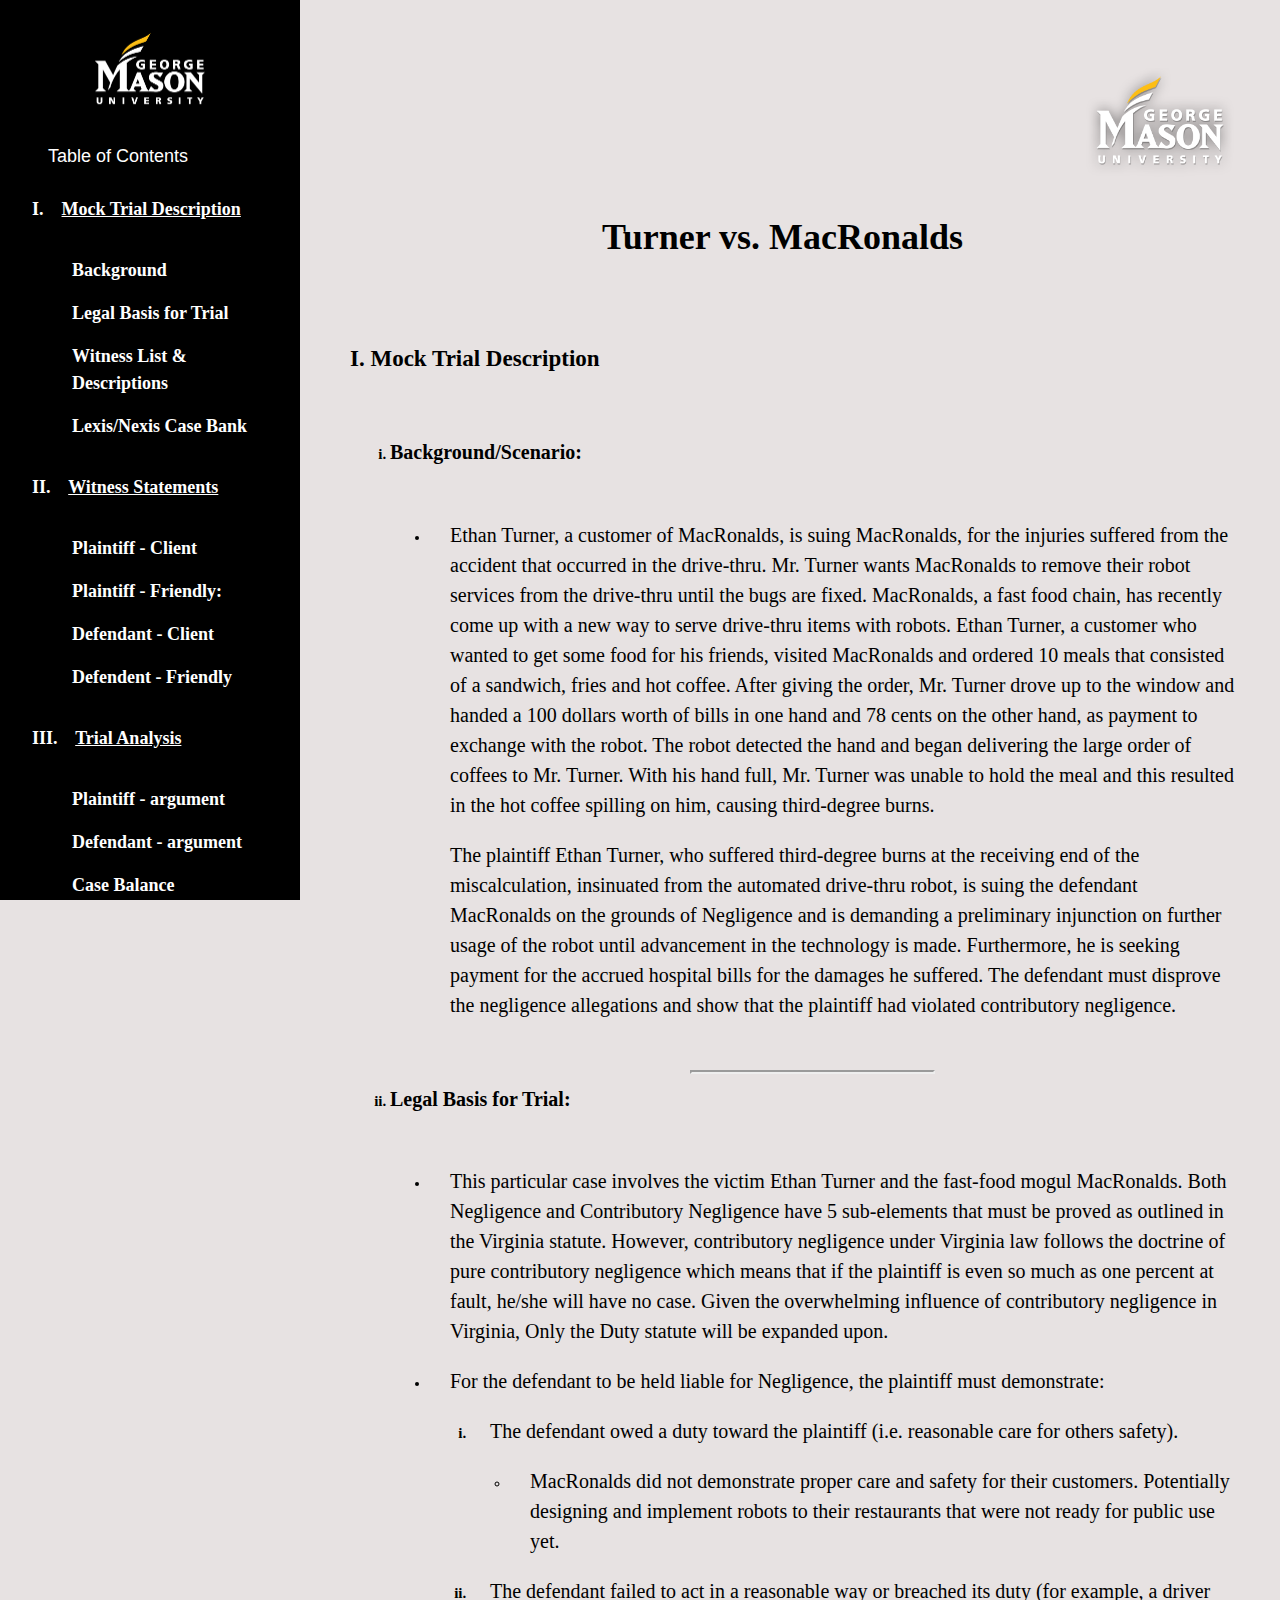
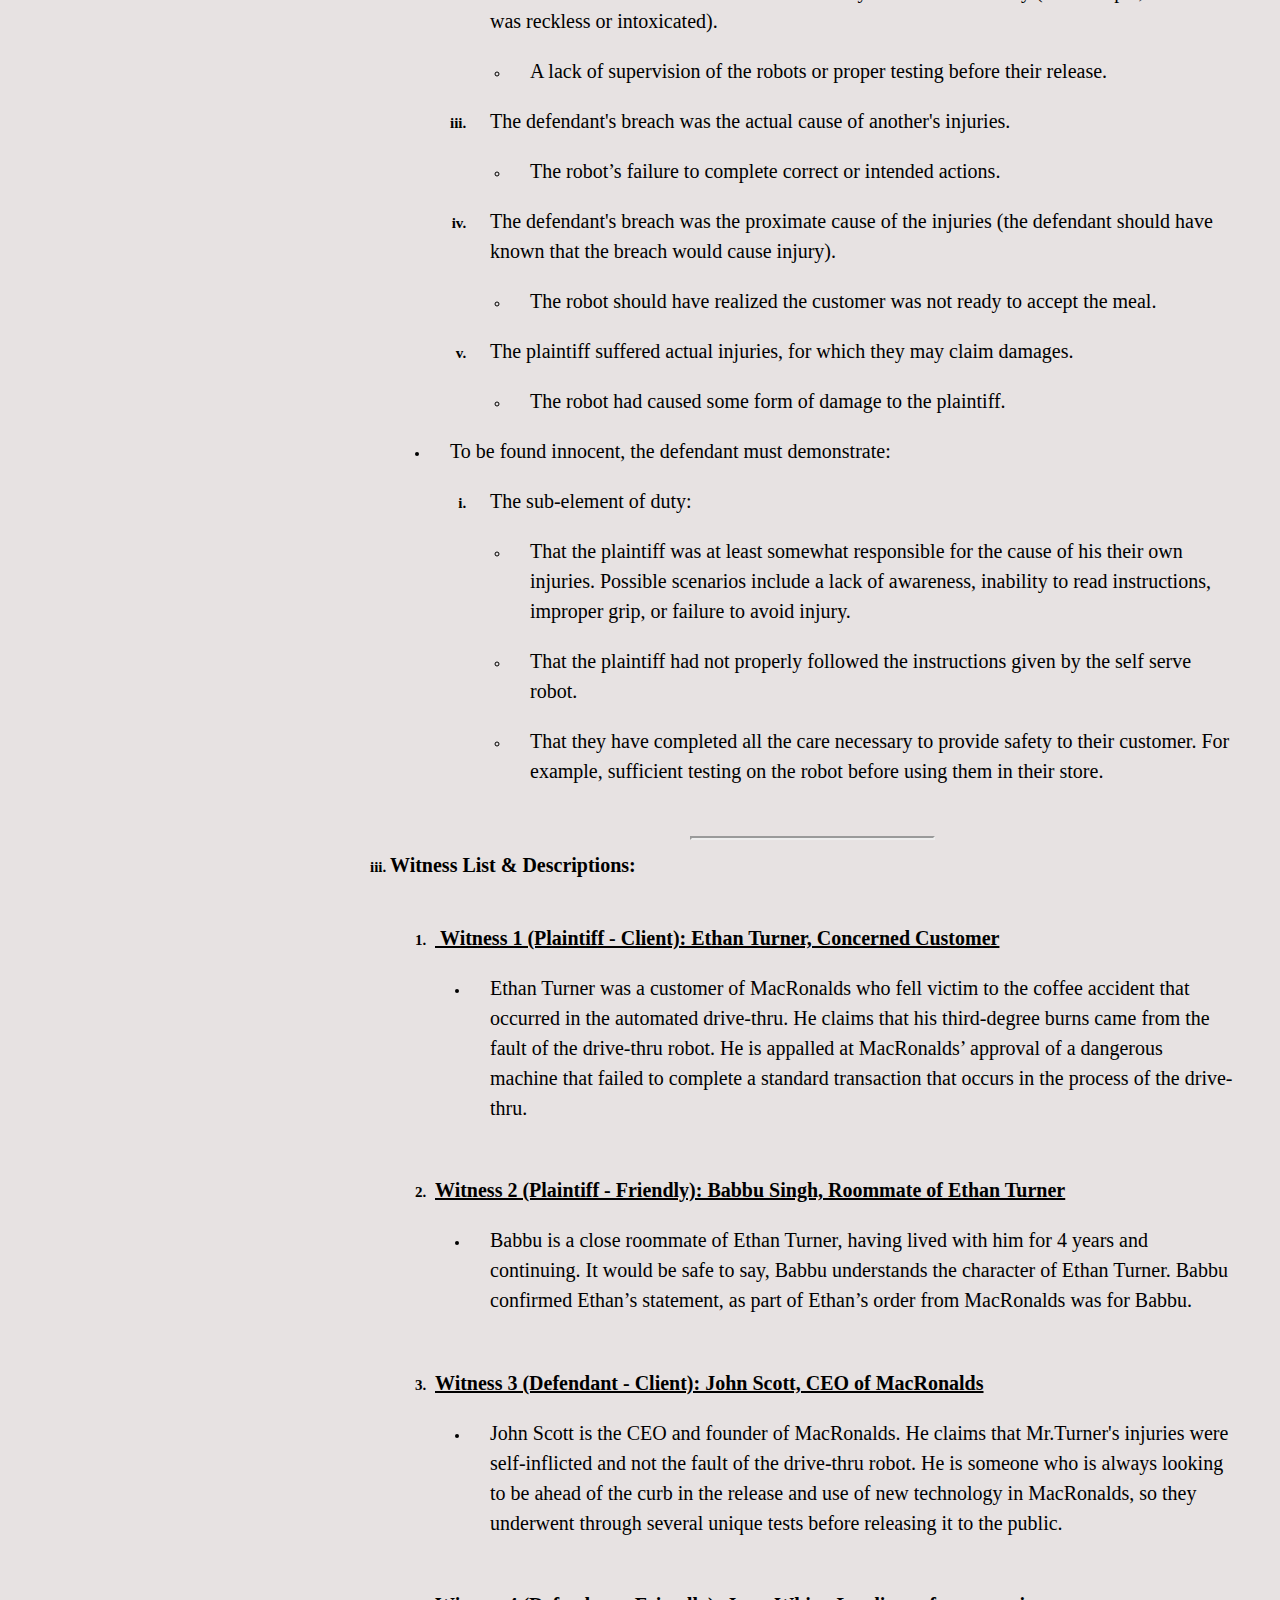
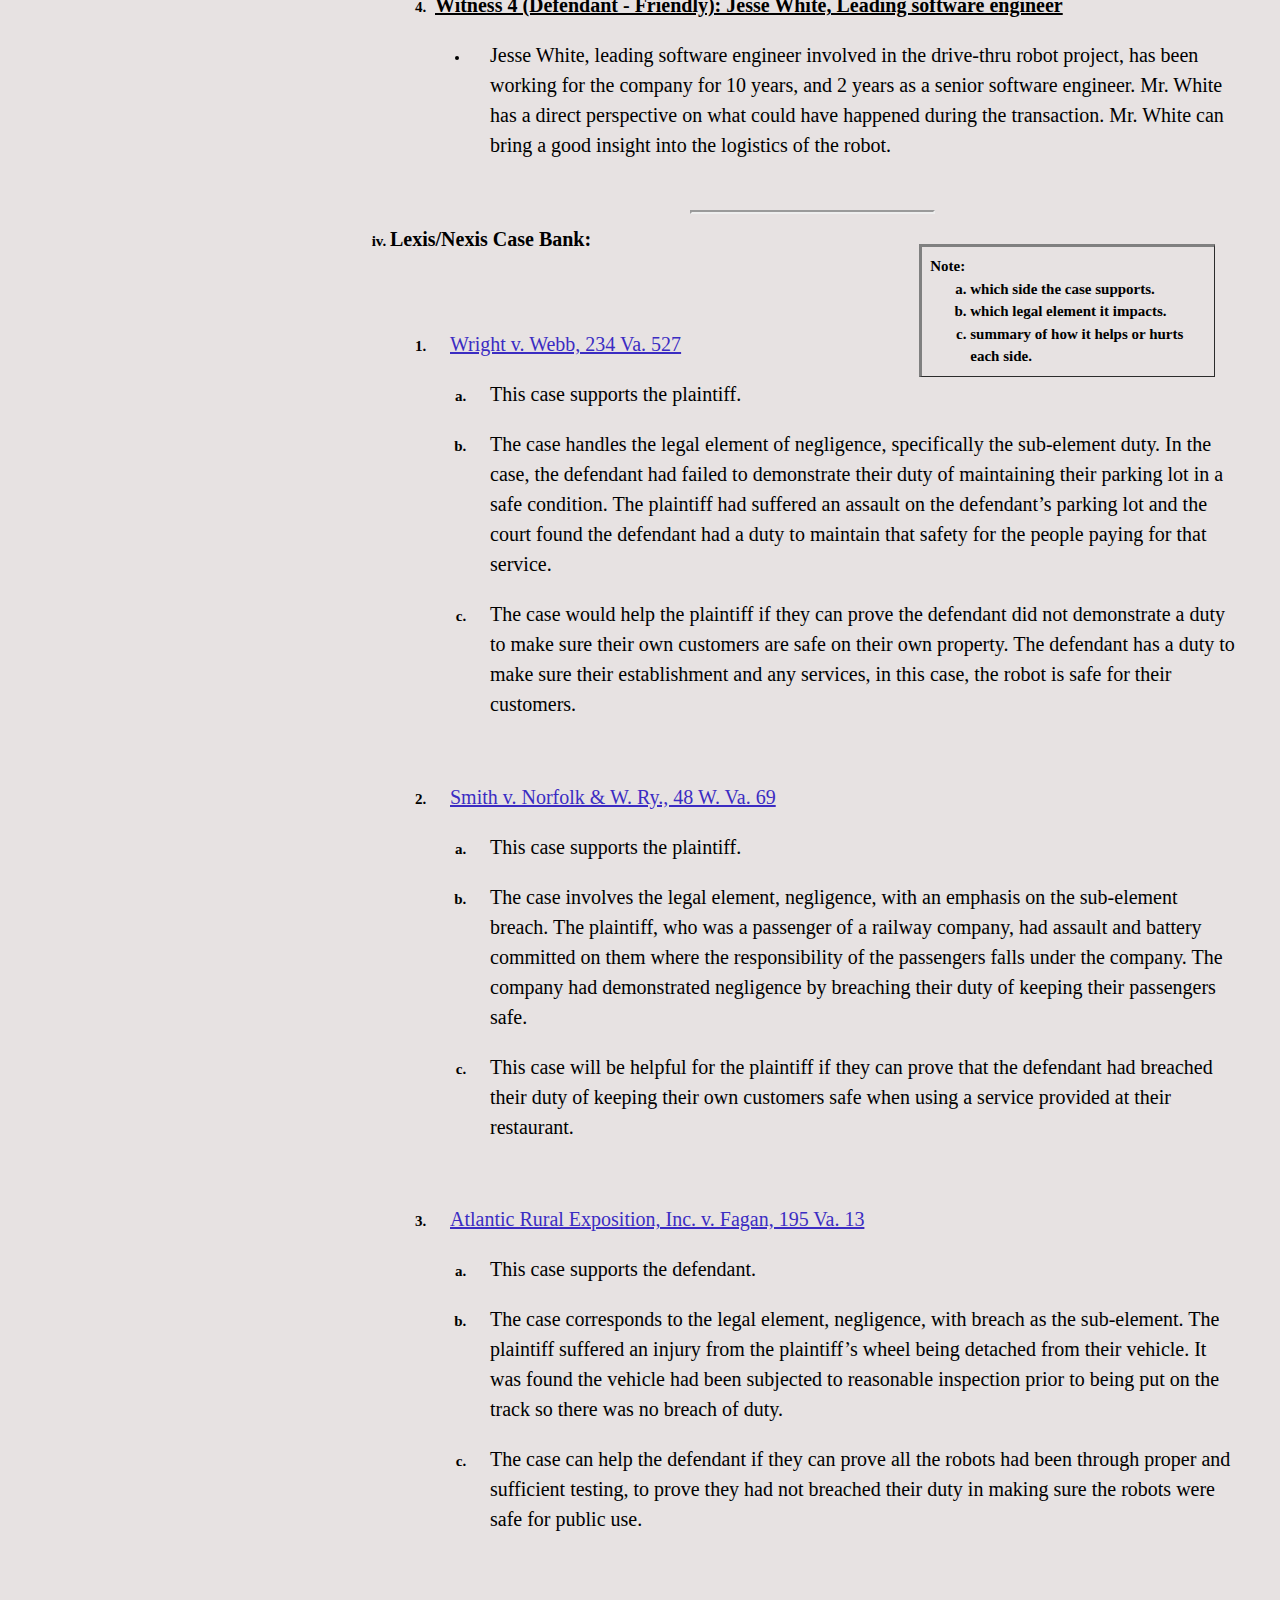
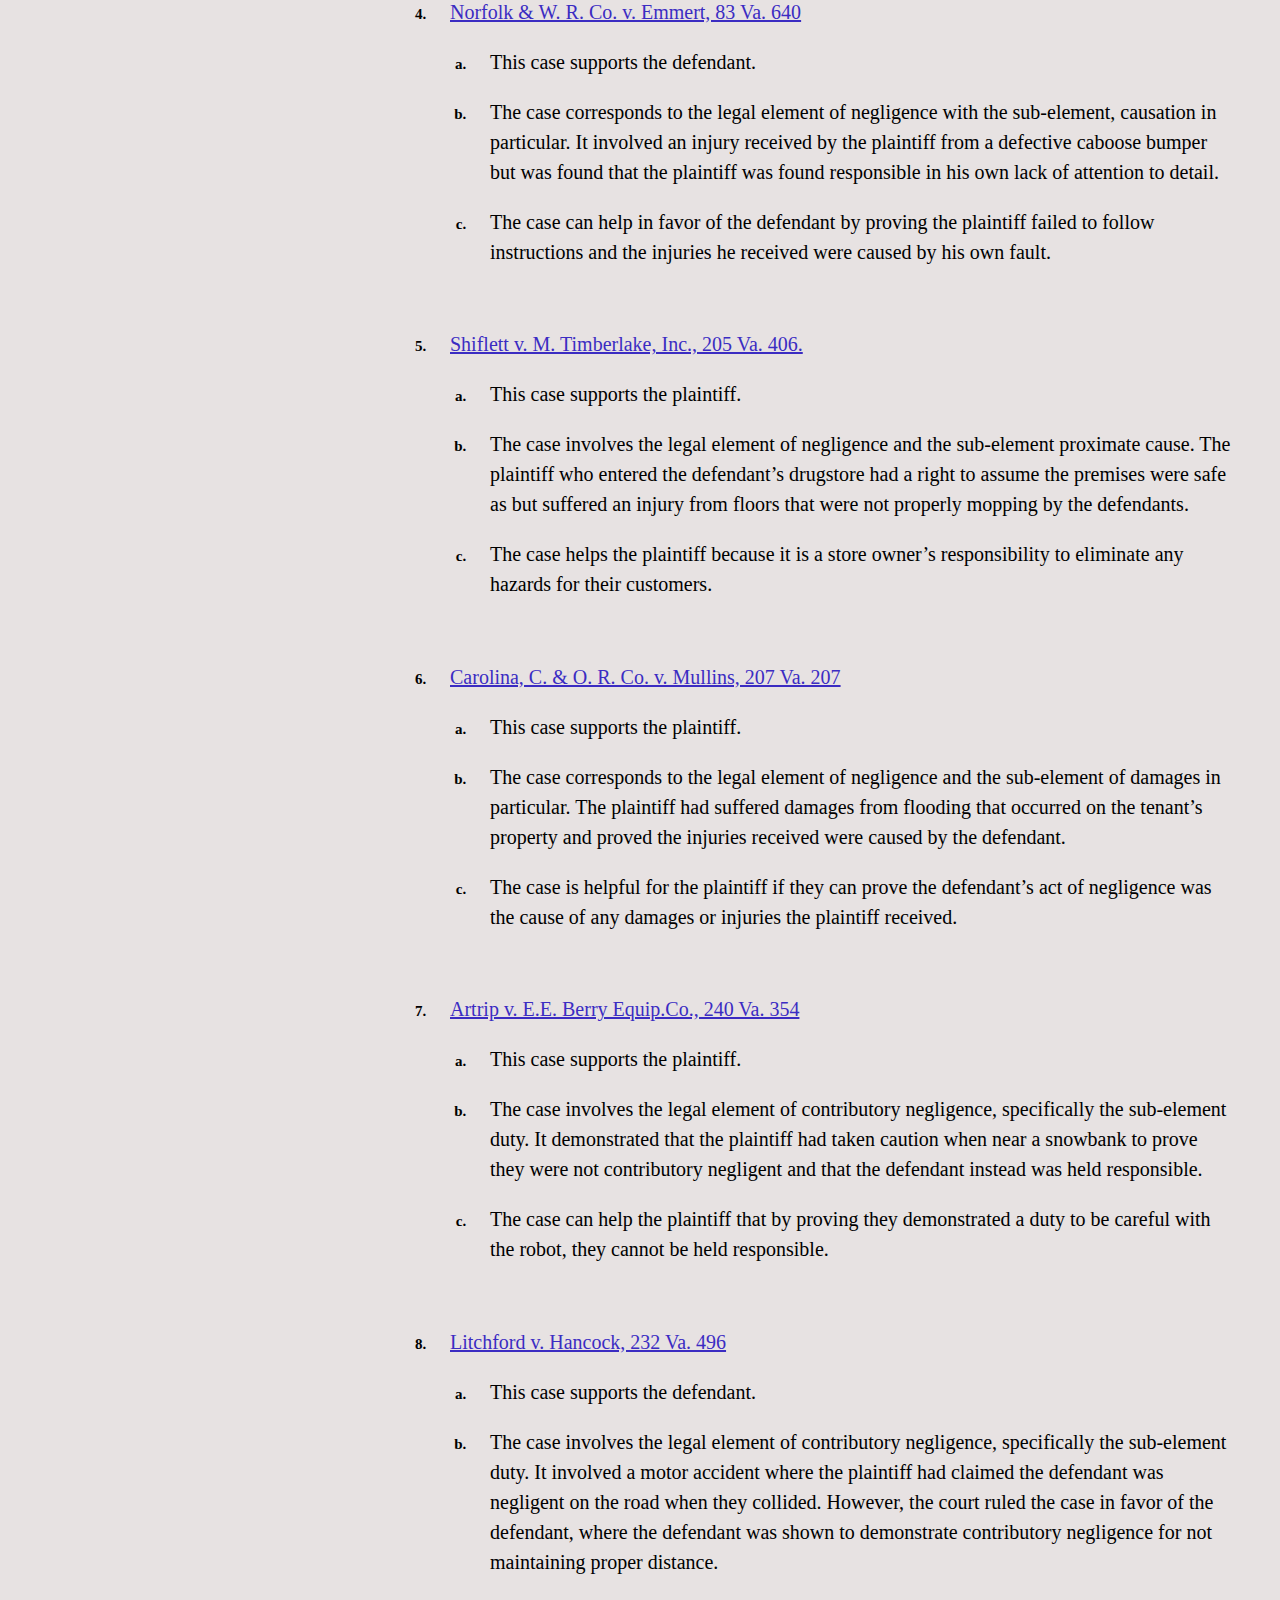
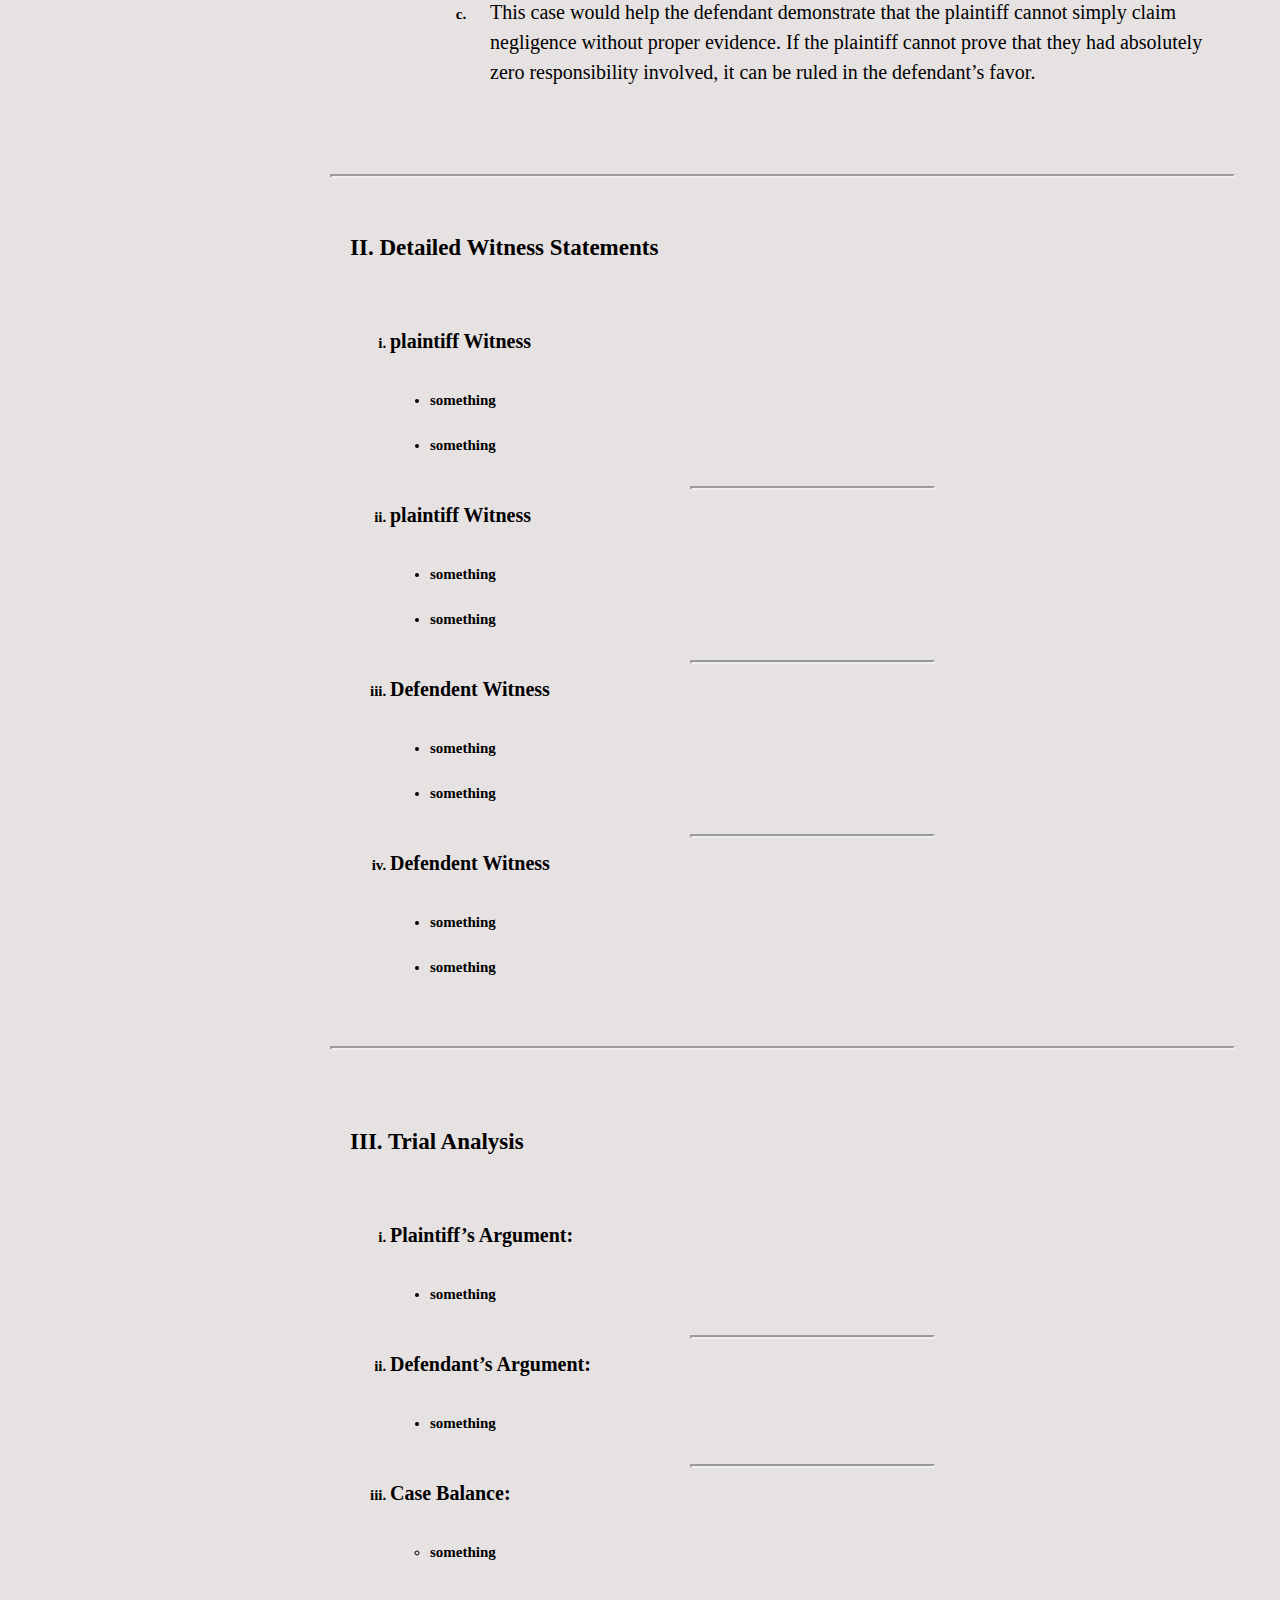
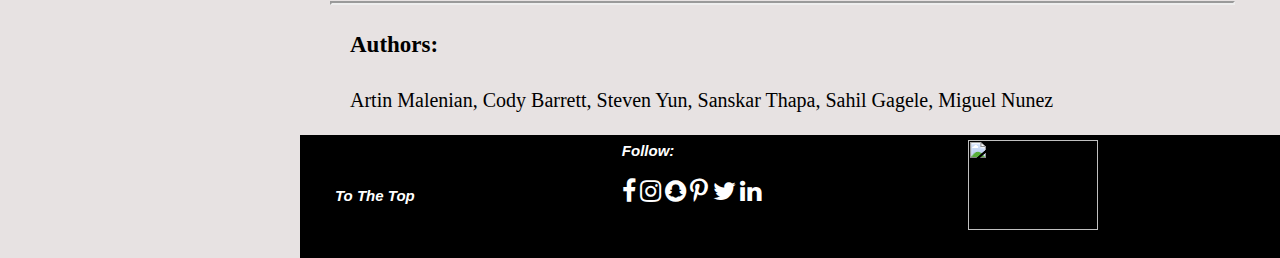
==== commit c3b7f80f: "background color and font" ====
--- a/index.html
+++ b/index.html
@@ -29,48 +29,50 @@
                     height="90"></br>Table of Contents</h5>
         </div>
         <div class="w3-bar-block navbar" id="myNavbar">
-            <a href="#header" onclick="w3_close()" class="w3-bar-item w3-button w3-hover-white">I.
+            <a href="#header" onclick="w3_close()" class="w3-bar-item w3-button w3-hover-lightgray">I.
                 &nbsp;&nbsp;&nbsp;<u>Mock
                     Trial
                     Description</u></a>
             <ol style="list-style-type: none;">
-                <li><a href="#backg" onclick="w3_close()" class="w3-bar-item w3-button w3-hover-white">Background</a>
-                <li><a href="#legal" onclick="w3_close()" class="w3-bar-item w3-button w3-hover-white">Legal
+                <li><a href="#backg" onclick="w3_close()"
+                        class="w3-bar-item w3-button w3-hover-lightgray">Background</a>
+                <li><a href="#legal" onclick="w3_close()" class="w3-bar-item w3-button w3-hover-lightgray">Legal
                         Basis
                         for Trial</a></li>
-                <li><a href="#witlist" onclick="w3_close()" class="w3-bar-item w3-button w3-hover-white">Witness
+                <li><a href="#witlist" onclick="w3_close()" class="w3-bar-item w3-button w3-hover-lightgray">Witness
                         List & Descriptions</a></li>
-                <a href="#lexis" onclick="w3_close()" class="w3-bar-item w3-button w3-hover-white">Lexis/Nexis
+                <a href="#lexis" onclick="w3_close()" class="w3-bar-item w3-button w3-hover-lightgray">Lexis/Nexis
                     Case Bank</a>
                 </li>
             </ol>
             <a href="#Witness-Statements" onclick="w3_close()"
-                class="w3-bar-item w3-button w3-hover-white">II.&nbsp;&nbsp;&nbsp;
+                class="w3-bar-item w3-button w3-hover-lightgray">II.&nbsp;&nbsp;&nbsp;
                 <u>Witness
                     Statements</u></a>
             <ol style="list-style-type: none;">
-                <li><a href="#w1" onclick="w3_close()" class="w3-bar-item w3-button w3-hover-white">Plaintiff -
+                <li><a href="#w1" onclick="w3_close()" class="w3-bar-item w3-button w3-hover-lightgray">Plaintiff -
                         Client</a></li>
-                <li><a href="#w2" onclick="w3_close()" class="w3-bar-item w3-button w3-hover-white">Plaintiff -
+                <li><a href="#w2" onclick="w3_close()" class="w3-bar-item w3-button w3-hover-lightgray">Plaintiff -
                         Friendly:</a></li>
-                <li><a href="#w3" onclick="w3_close()" class="w3-bar-item w3-button w3-hover-white">Defendant -
+                <li><a href="#w3" onclick="w3_close()" class="w3-bar-item w3-button w3-hover-lightgray">Defendant -
                         Client</a></li>
-                <li> <a href="#w4" onclick="w3_close()" class="w3-bar-item w3-button w3-hover-white">Defendent -
+                <li> <a href="#w4" onclick="w3_close()" class="w3-bar-item w3-button w3-hover-lightgray">Defendent -
                         Friendly</a></li>
             </ol>
             <a href="#Trial-Analysis" onclick="w3_close()"
-                class="w3-bar-item w3-button w3-hover-white">III.&nbsp;&nbsp;&nbsp;
+                class="w3-bar-item w3-button w3-hover-lightgray">III.&nbsp;&nbsp;&nbsp;
                 <u>Trial
                     Analysis</u></a>
             <ol style="list-style-type: none;">
-                <li> <a href="#pa" onclick="w3_close()" class="w3-bar-item w3-button w3-hover-white">Plaintiff -
+                <li> <a href="#pa" onclick="w3_close()" class="w3-bar-item w3-button w3-hover-lightgray">Plaintiff -
                         argument</a></li>
-                <li> <a href="#da" onclick="w3_close()" class="w3-bar-item w3-button w3-hover-white">Defendant -
+                <li> <a href="#da" onclick="w3_close()" class="w3-bar-item w3-button w3-hover-lightgray">Defendant -
                         argument</a></li>
-                <li> <a href="#cb" onclick="w3_close()" class="w3-bar-item w3-button w3-hover-white">Case Balance</a>
+                <li> <a href="#cb" onclick="w3_close()" class="w3-bar-item w3-button w3-hover-lightgray">Case
+                        Balance</a>
                 </li>
             </ol>
-            <a href="#note" onclick="w3_close()" class="w3-bar-item w3-button w3-hover-white">Authors</a>
+            <a href="#note" onclick="w3_close()" class="w3-bar-item w3-button w3-hover-lightgray">Authors</a>
 
             </br></br>
     </nav>
@@ -89,7 +91,7 @@
     <!--
                          header
                          -->
-    <div class="w3-main" style="margin-left:330px;margin-right:45px" id="header">
+    <div class="w3-main " style="margin-left:330px;margin-right:45px" id="header">
         <img class="headimag" src="mason-clear.png" width="150" height="110"></br>
 
         <div class="header" id="header" style="clear:both">
--- a/style.css
+++ b/style.css
@@ -10,11 +10,15 @@
   color: black;
   height: 100%;
   margin: 0;
-  background-color: white;
+  background-color: rgb(231, 226, 226);
+  -webkit-background-size: cover;
+  -moz-background-size: cover;
+  -o-background-size: cover;
+  background-size: cover;
 }
 
 .table {
-  background-color: white;
+  background-color: gray;
   color: black;
 }
 
@@ -54,7 +58,9 @@
 
 .lexisbox {
   width: 35%;
-  border: 1px solid black;
+  border-color: gray;
+  border-width: 3px 0.5px 0.5px 3px;
+  border-style: outset;
   padding: 8px;
   margin: 20px;
   float: right;
@@ -115,7 +121,7 @@
   margin-left: 300px;
   margin-right: 300px;
   border-style: inset;
-  border-top: 1px dashed
+  border-width: 2px;
 }
 
 /* footer container */
@@ -157,7 +163,7 @@
 }
 
 .four a:hover {
-  color: gray;
+  color: lightgray;
 }
 
 .one a {
@@ -165,7 +171,7 @@
 }
 
 .one a:hover {
-  color: gray;
+  color: lightgray;
 }
 
 @media screen and (max-width: 900px) {
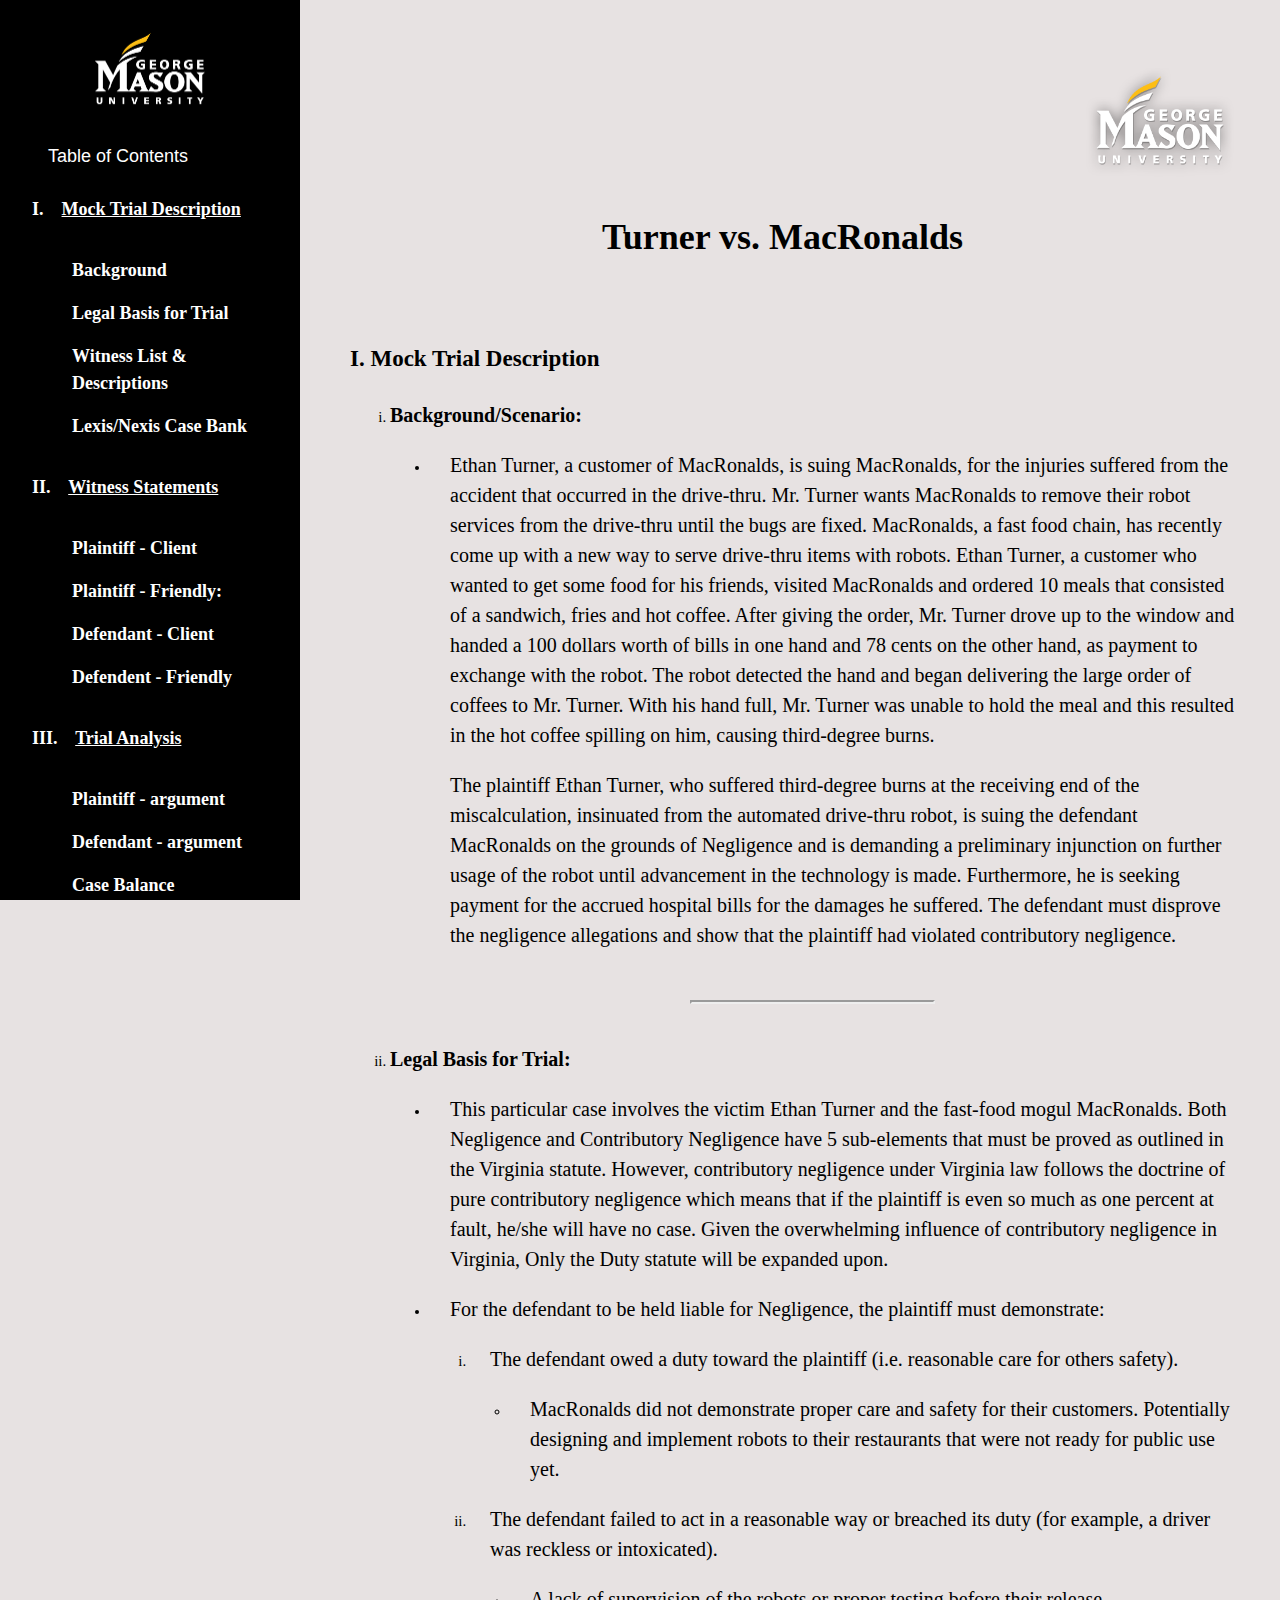
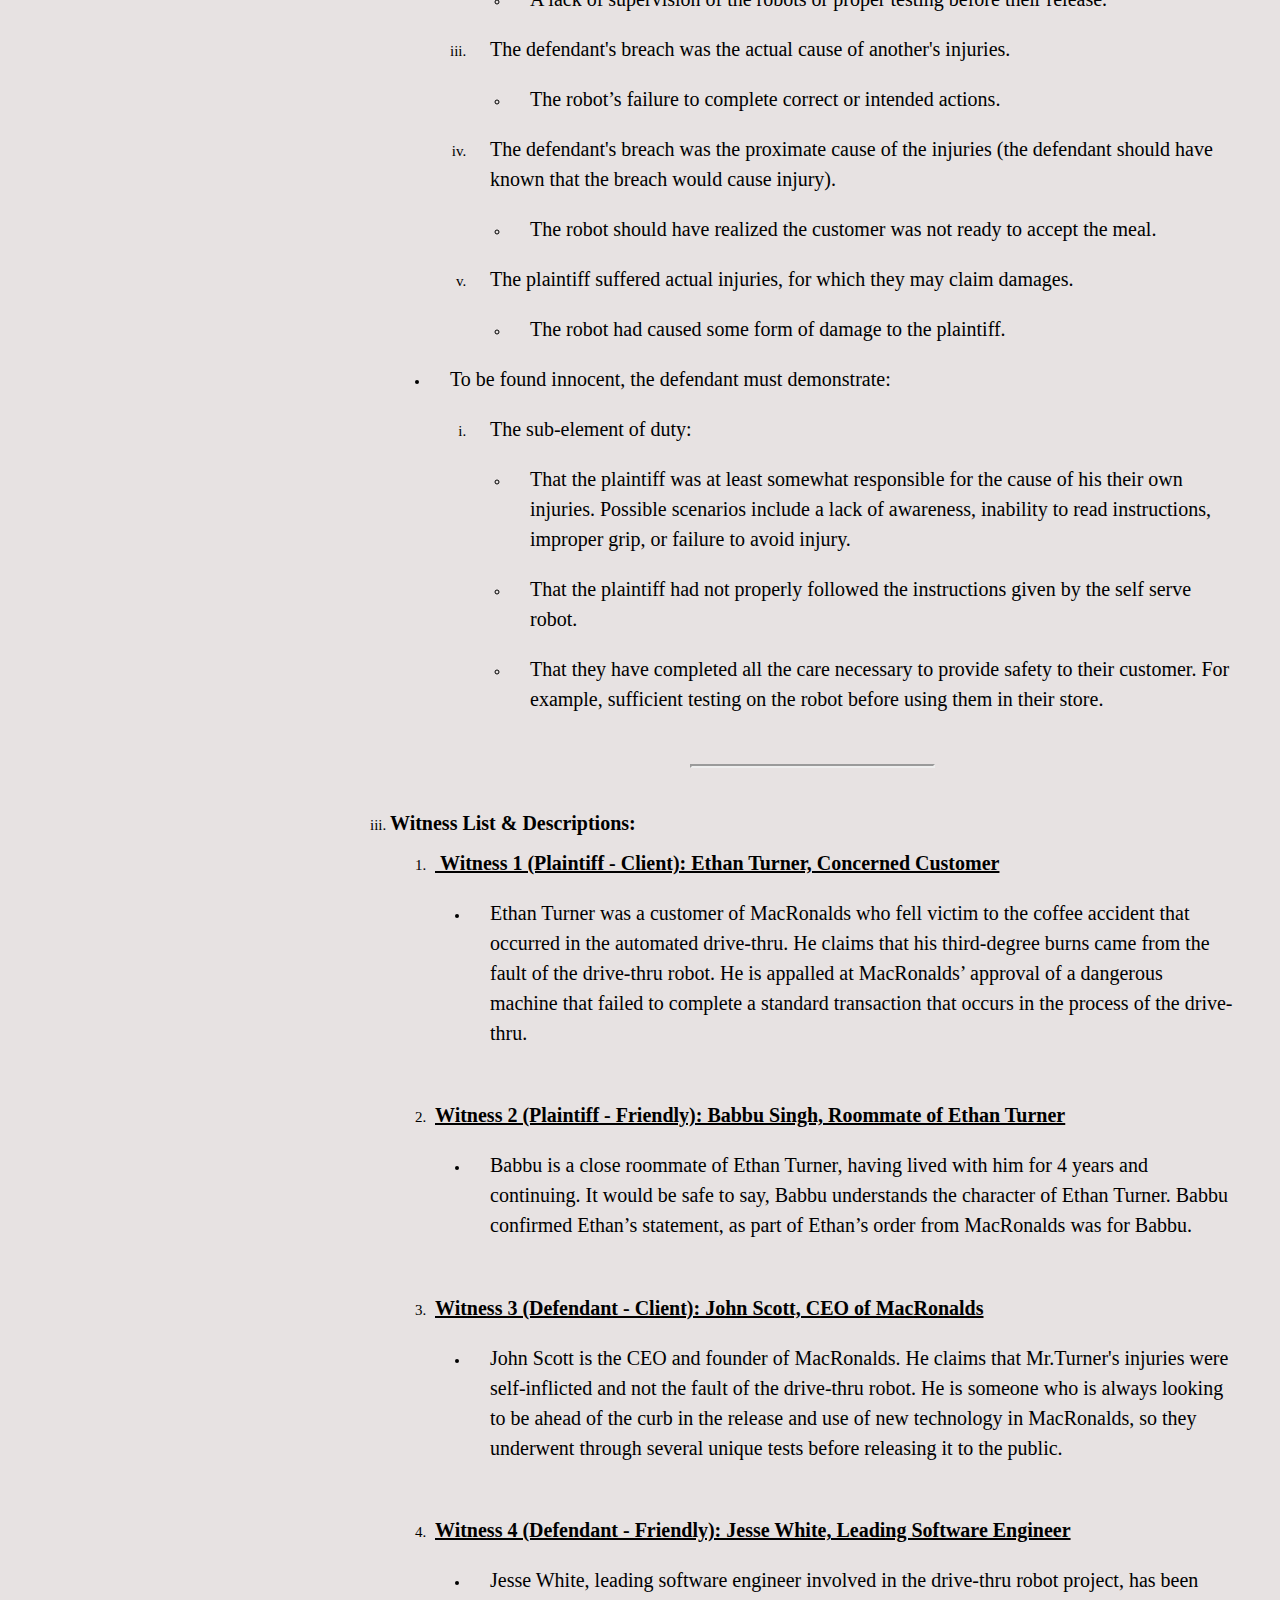
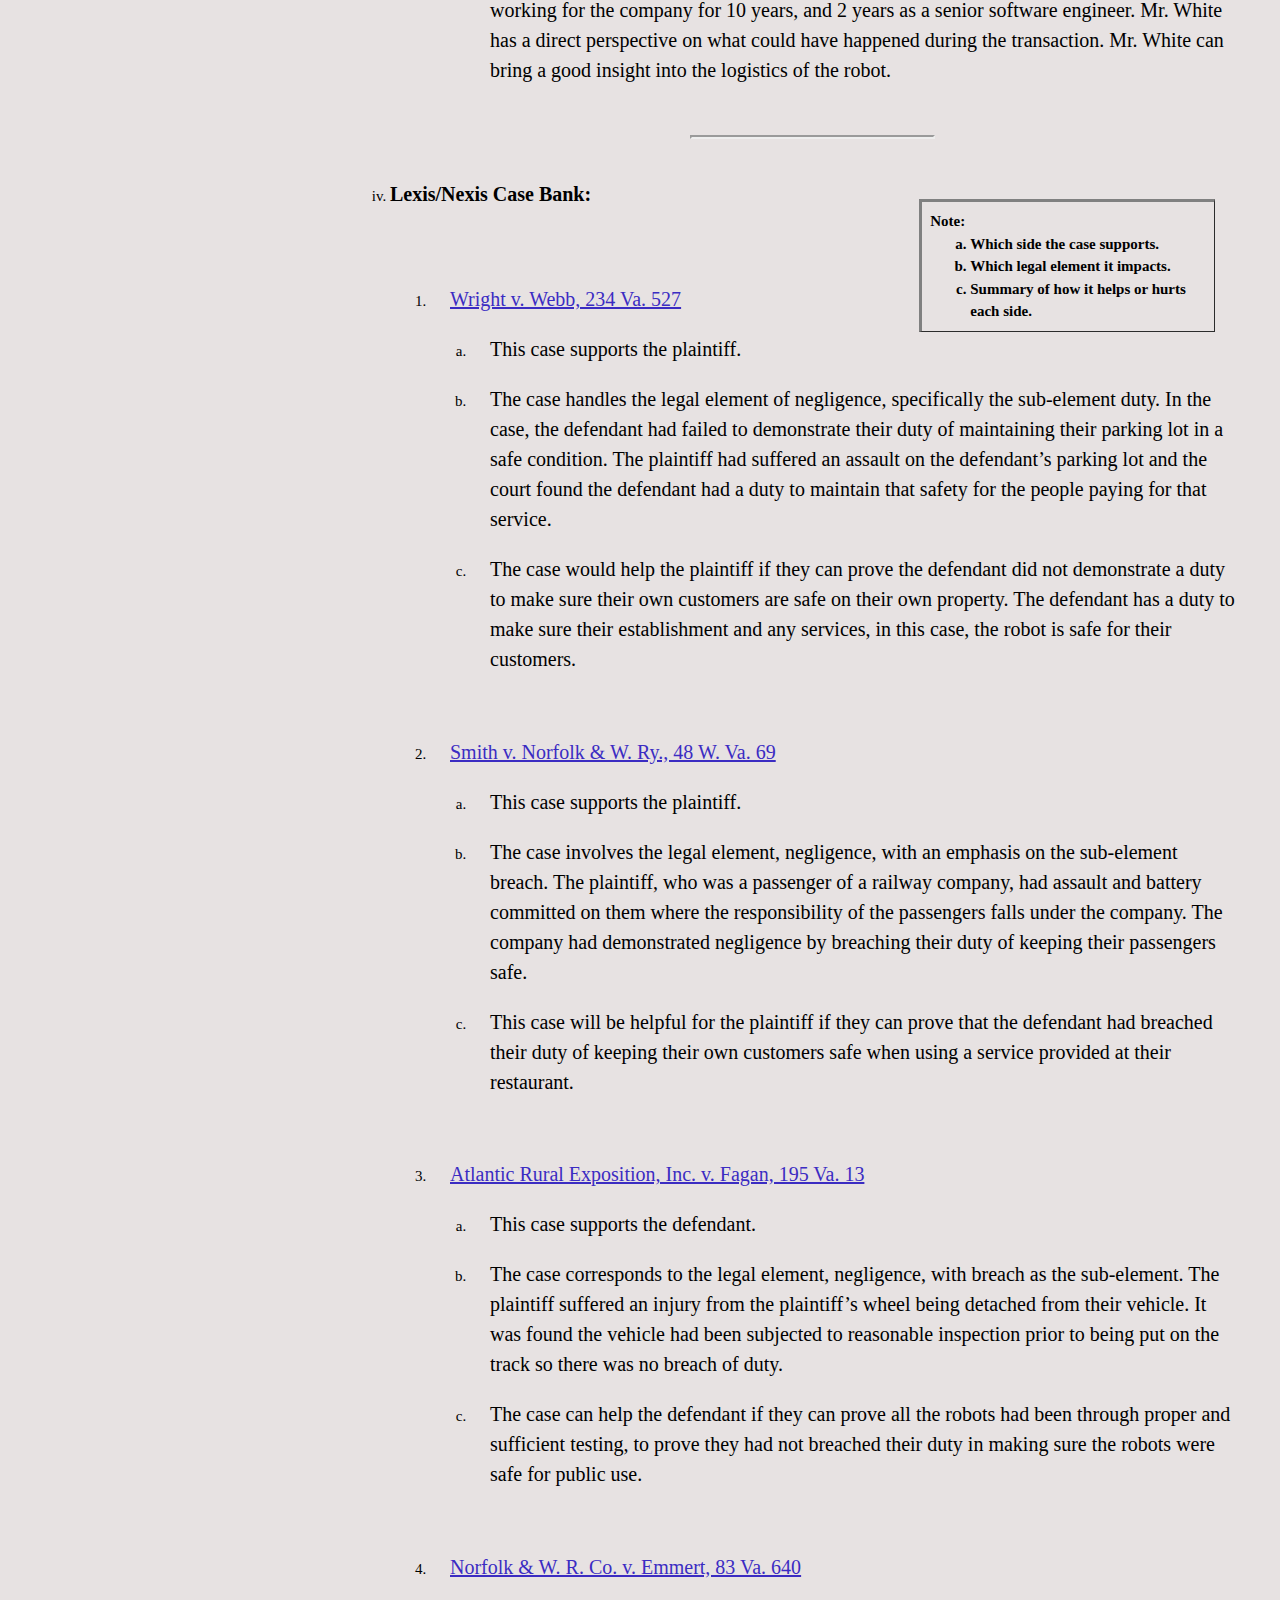
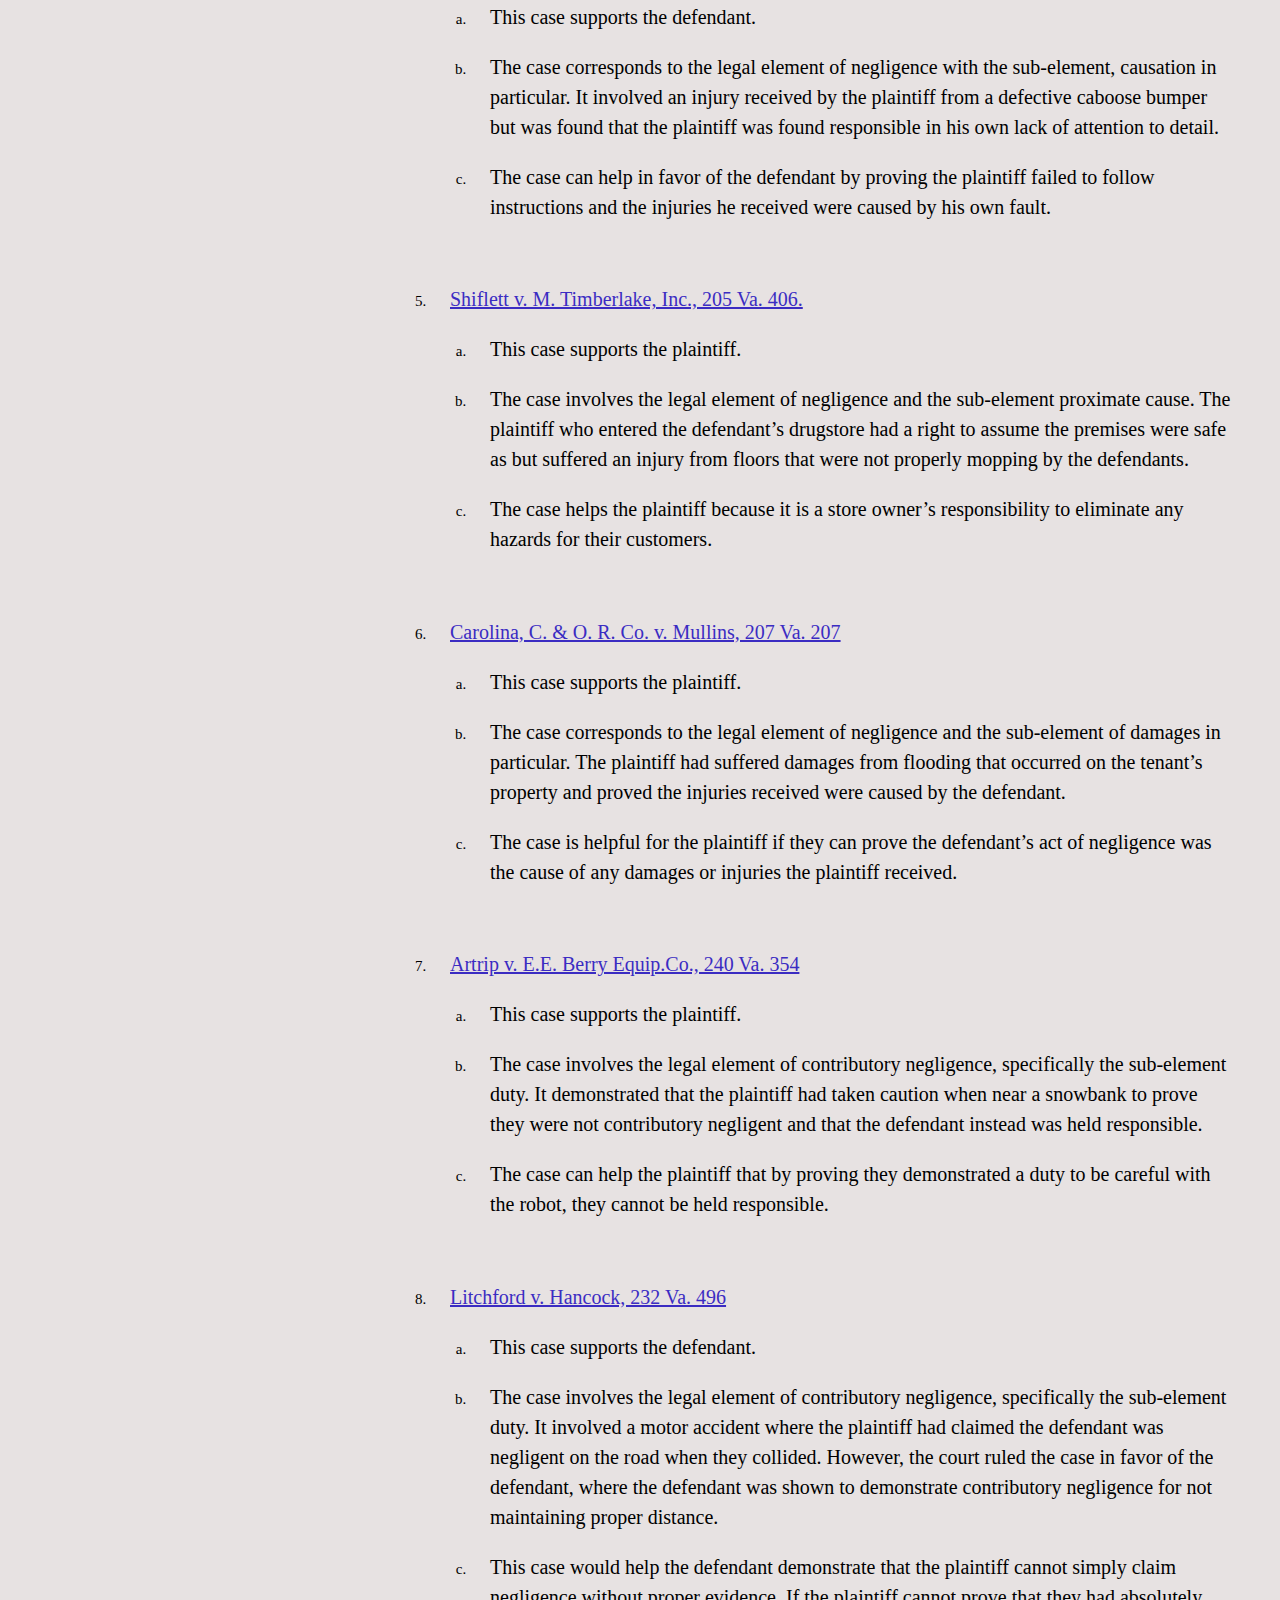
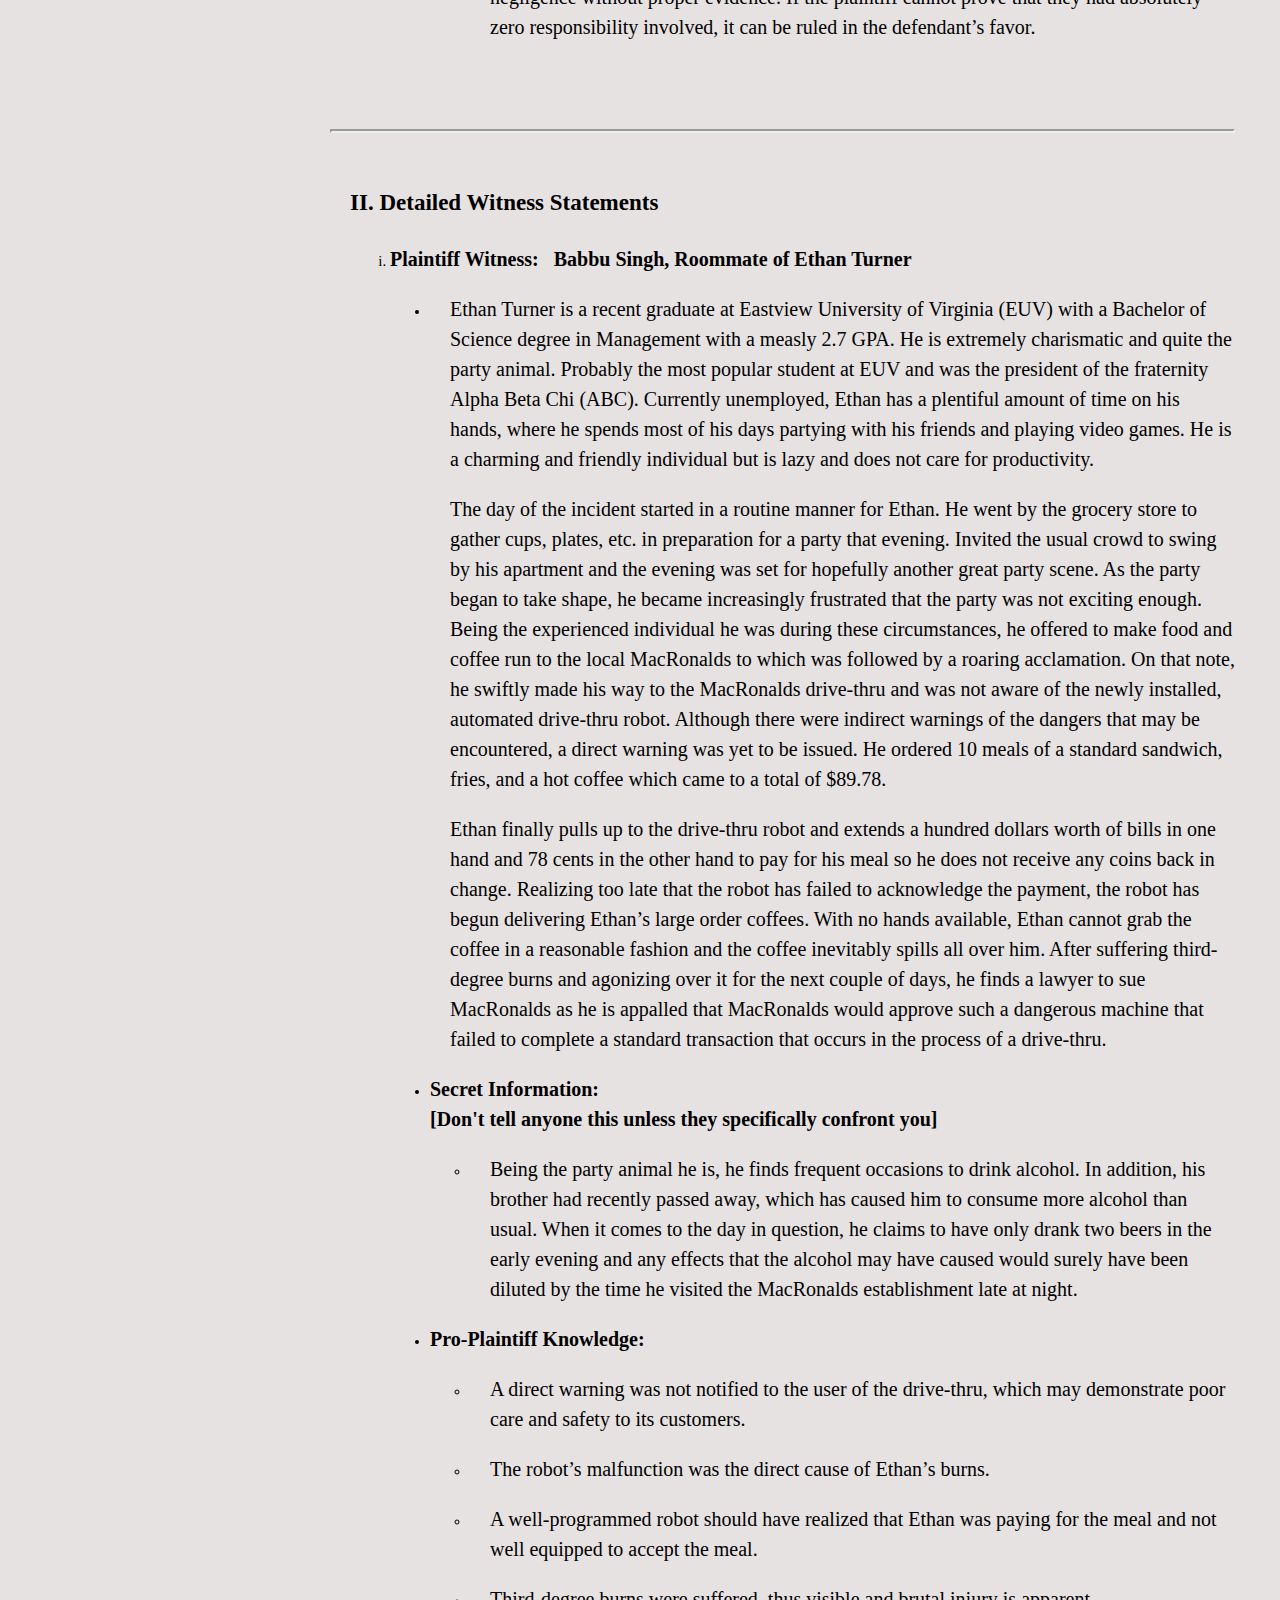
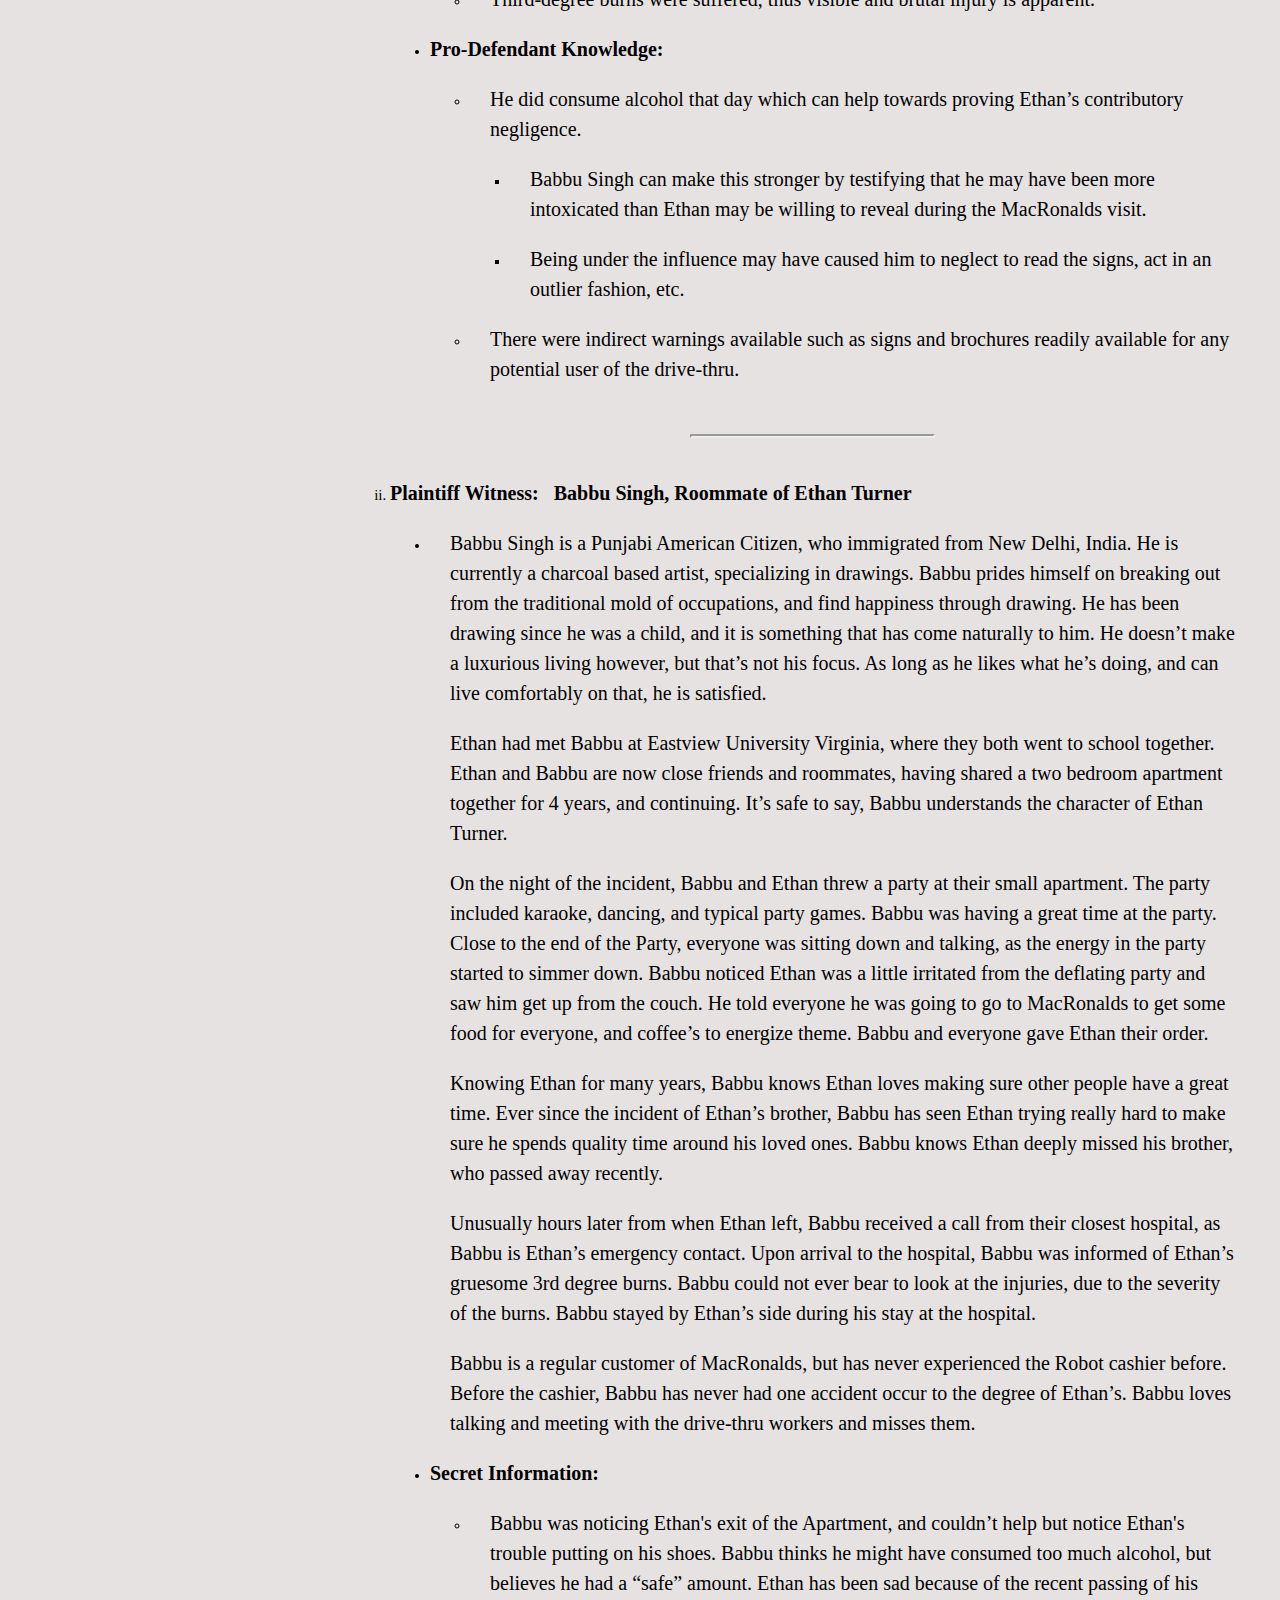
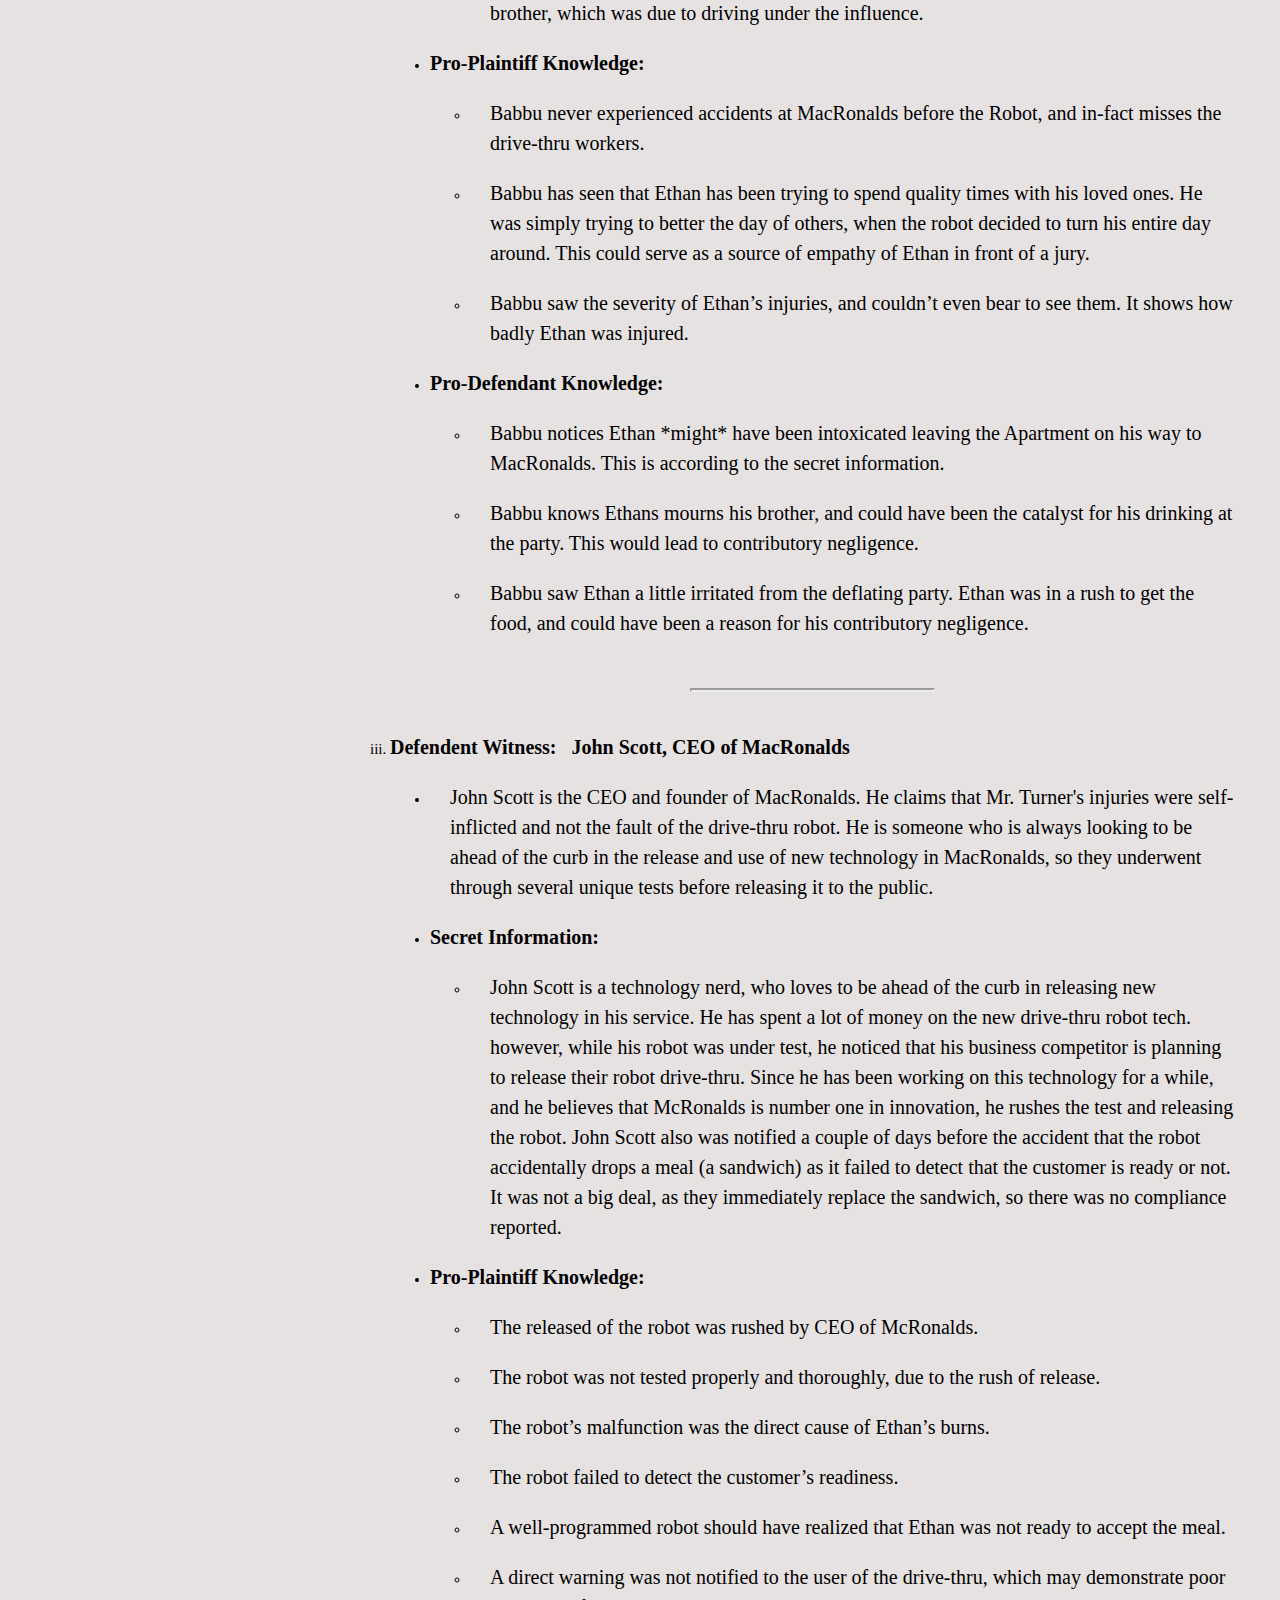
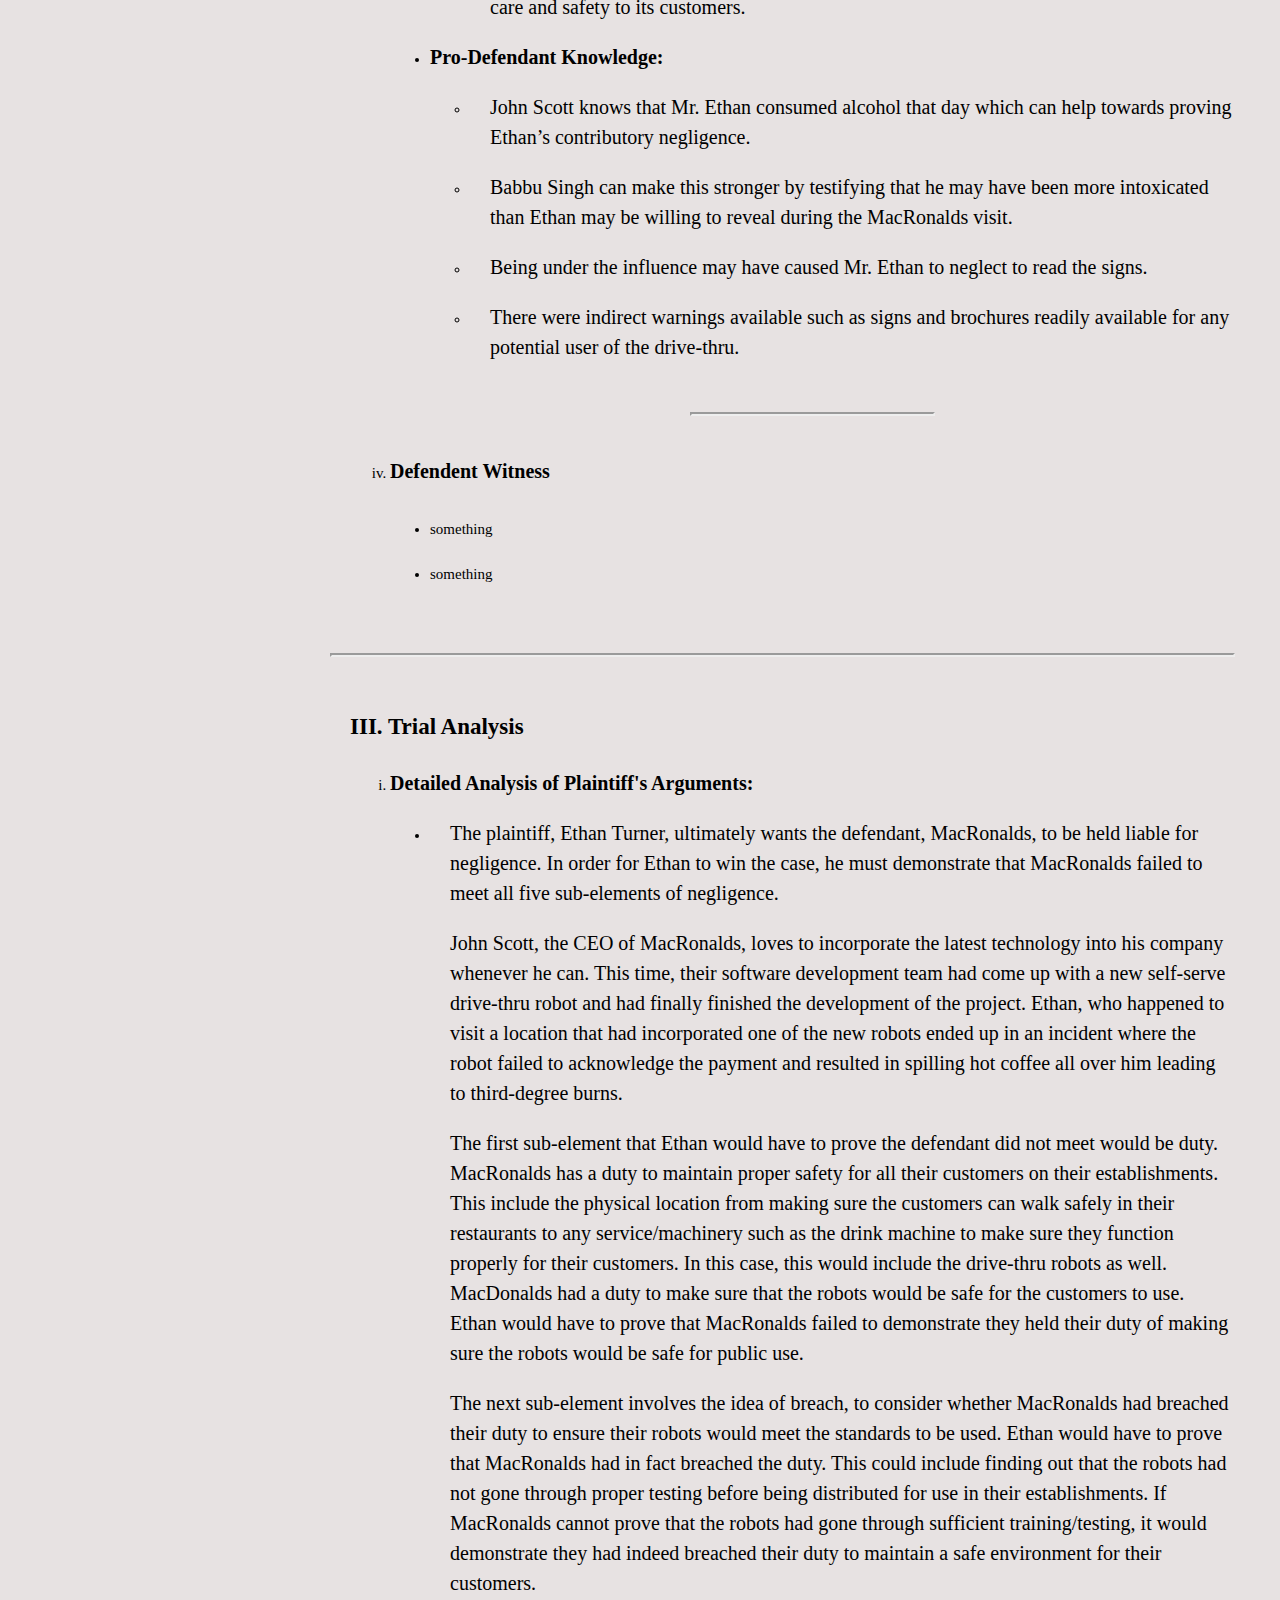
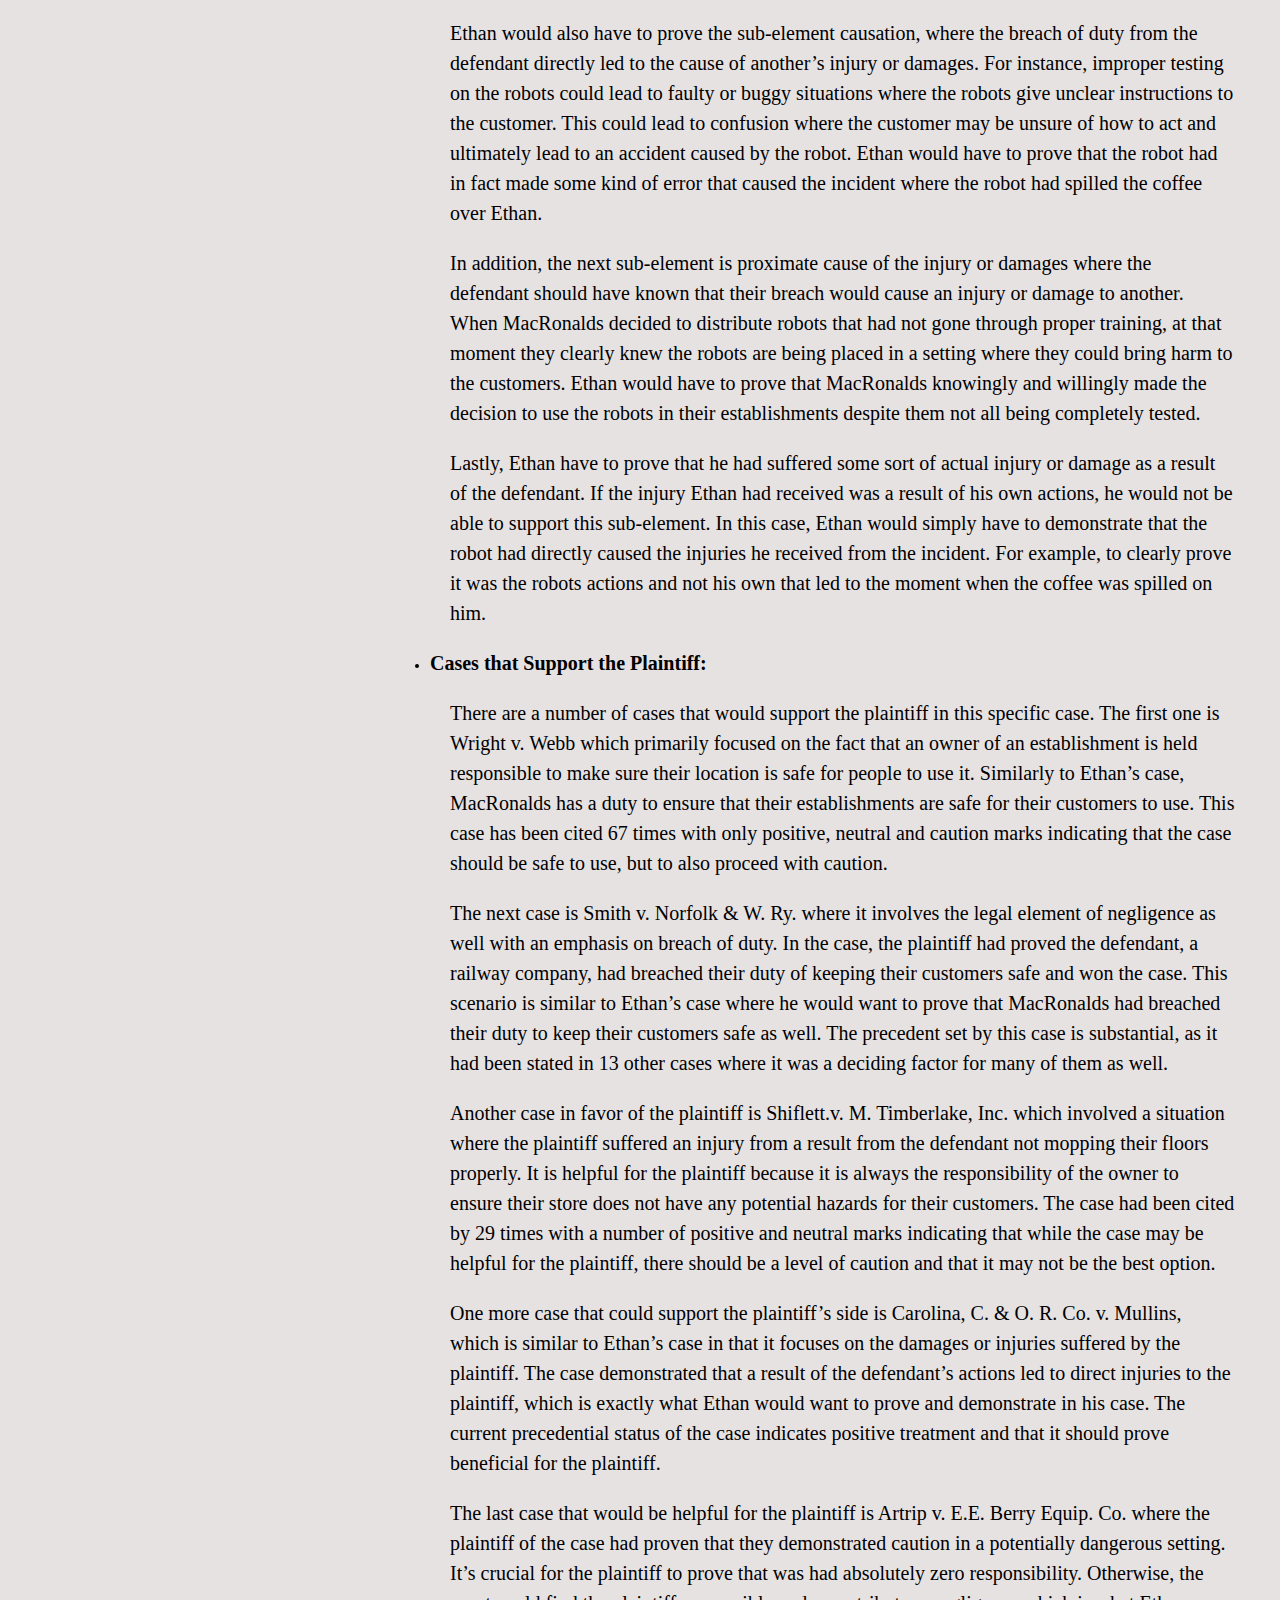
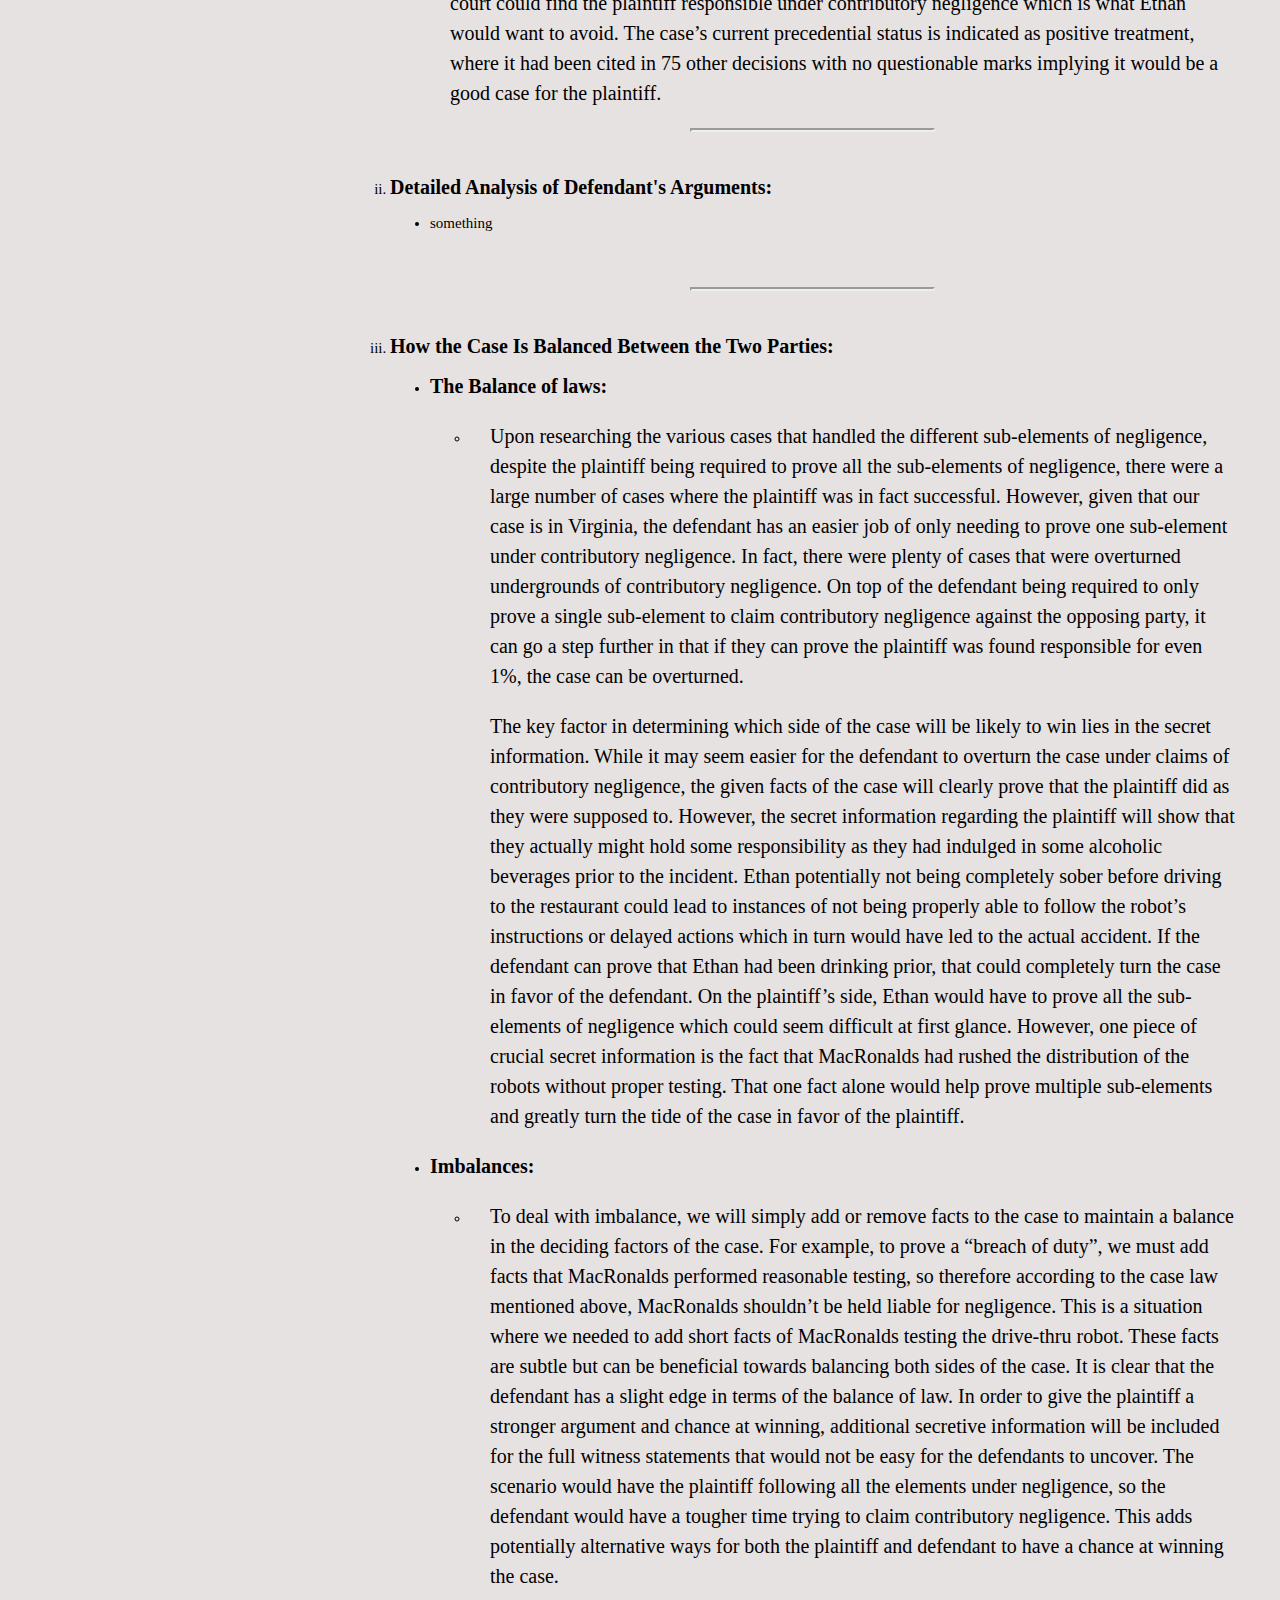
==== commit f43790b8: "detail added for part II and III" ====
--- a/index.html
+++ b/index.html
@@ -7,13 +7,211 @@
     <meta name="author" content="Artin Malekian, Cody Barrett, Steven Yun, Sanskar Thapa, Sahil Gagele, Miguel Nunez">
     <meta name="viewport" content="width=device-width, initial-scale=1">
     <link href='https://fonts.googleapis.com/css?family=Alex Brush' rel='stylesheet'>
-    <link type="text/css" rel="stylesheet" href="style.css" />
     <link rel="stylesheet" href="https://cdnjs.cloudflare.com/ajax/libs/font-awesome/4.7.0/css/font-awesome.min.css">
     <link rel="stylesheet" href="https://www.w3schools.com/w3css/4/w3.css">
     <link rel="stylesheet" href="https://fonts.googleapis.com/css?family=Lucida Console">
     <script src="https://ajax.googleapis.com/ajax/libs/jquery/3.3.1/jquery.min.js"></script>
     <script src="https://maxcdn.bootstrapcdn.com/bootstrap/3.4.0/js/bootstrap.min.js"></script>
-    <script src="script.js"></script>
+    <style>
+        * {
+            box-sizing: border-box;
+        }
+
+        /* body */
+
+        body,
+        html {
+            font-family: "Lucida Console";
+            color: black;
+            height: 100%;
+            margin: 0;
+            background-color: rgb(231, 226, 226);
+            -webkit-background-size: cover;
+            -moz-background-size: cover;
+            -o-background-size: cover;
+            background-size: cover;
+        }
+
+        .table {
+            background-color: gray;
+            color: black;
+        }
+
+        .header h1 {
+            text-align: center;
+            font-family: "Lucida Console";
+            font-weight: bold;
+        }
+
+        body p {
+            font-family: "Lucida Console";
+            padding-left: 20px;
+            font-size: 20px;
+            font-weight: 530;
+        }
+
+        .headimag {
+            float: right;
+        }
+
+        .center {
+            display: block;
+            margin-left: auto;
+            margin-right: auto;
+        }
+
+        .subtit h5 {
+            font-family: "Lucida Console";
+            font-weight: bold;
+            font-size: 20px;
+        }
+
+        .subtit h6 {
+            font-family: "Lucida Console";
+            font-weight: bold;
+        }
+
+        .lexisbox {
+            width: 35%;
+            border-color: gray;
+            border-width: 3px 0.5px 0.5px 3px;
+            border-style: outset;
+            padding: 8px;
+            margin: 20px;
+            float: right;
+            font-size: 15px;
+        }
+
+        .titl {
+            font-family: "Lucida Console";
+            font-size: 23px;
+            font-weight: bold;
+        }
+
+        .subtit {
+            font-family: "Lucida Console";
+            padding-left: 60px;
+            list-style-type: lower-roman;
+        }
+
+        .subsubtit {
+            font-family: "Lucida Console";
+            list-style-type: disc;
+        }
+
+        .subsubtit a {
+            color: rgb(59, 44, 194);
+        }
+
+        .subsubtit a:hover {
+            color: gray;
+        }
+
+        .subsubtit1 {
+            font-family: "Lucida Console";
+        }
+
+        .subsubtit1 a {
+            color: rgb(59, 44, 194);
+        }
+
+        .subsubtit1 a:hover {
+            color: gray;
+        }
+
+        .hr {
+            display: block;
+            margin-top: 0.5em;
+            margin-bottom: 0.5em;
+            margin-left: auto;
+            margin-right: auto;
+            border-style: inset;
+            border-width: 2px;
+        }
+
+        .hrhalf {
+            display: block;
+            margin-top: 0.5em;
+            margin-bottom: 0.5em;
+            margin-left: 300px;
+            margin-right: 300px;
+            border-style: inset;
+            border-width: 2px;
+        }
+
+        /* footer container */
+
+        .grid-container {
+            display: grid;
+            grid-column-gap: 30px;
+            grid-template-columns: auto auto auto;
+            background-color: black;
+            width: 100%;
+            padding: 5px;
+            padding-bottom: 5px;
+            padding-left: 20px;
+        }
+
+        .one {
+            margin-left: 15px;
+        }
+
+        .thi {
+            margin-right: 0px;
+        }
+
+        .title {
+            color: white;
+            font-size: 15px;
+            font-style: bold;
+            padding-bottom: 10px;
+        }
+
+        i a {
+            color: white;
+            text-decoration: none !important;
+        }
+
+        .four a {
+            color: white;
+            font-size: 25px;
+        }
+
+        .four a:hover {
+            color: lightgray;
+        }
+
+        .one a {
+            color: white;
+        }
+
+        .one a:hover {
+            color: lightgray;
+        }
+
+        @media screen and (max-width: 900px) {
+            .grid-container {
+                grid-column-gap: 10px !important;
+                right: 10px;
+            }
+        }
+
+        @media (max-width: 900px) {
+
+            .row,
+            .navbar {
+                flex-direction: column;
+            }
+        }
+
+        .w3-sidebar a {
+            font-family: "Lucida Console";
+        }
+
+        .w3-wide {
+            font-family: "Lucida Console";
+        }
+    </style>
 </head>
 
 <body>
@@ -109,10 +307,10 @@
         <div calss="body">
 
             <div>
-                <p class="titl">I. Mock Trial Description</p></br>
+                <p class="titl">I. Mock Trial Description</p>
                 <ol class="subtit">
                     <li id="backg">
-                        <h5>Background/Scenario:</h5></br>
+                        <h5>Background/Scenario:</h5>
                         <ul class="subsubtit">
                             <li>
                                 <p>Ethan Turner, a customer of MacRonalds, is suing MacRonalds, for the injuries
@@ -144,9 +342,9 @@
                             </li></br>
                         </ul>
                     </li>
-                    <hr class="hrhalf">
+                    <hr class="hrhalf"></br>
                     <li id="legal">
-                        <h5>Legal Basis for Trial:</h5></br>
+                        <h5>Legal Basis for Trial:</h5>
                         <ul class="subsubtit">
                             <li>
                                 <p>This particular case involves the victim Ethan Turner and the fast-food mogul
@@ -249,9 +447,9 @@
                             </li>
                         </ul></br>
                     </li>
-                    <hr class="hrhalf">
+                    <hr class="hrhalf"></br>
                     <li class="subsubtit1" id="witlist">
-                        <h5>Witness List & Descriptions:</h5></br>
+                        <h5>Witness List & Descriptions:</h5>
                         <ol>
                             <li>
                                 <h5>&nbsp;<u>&nbsp;Witness 1 (Plaintiff - Client): Ethan Turner, Concerned Customer</u>
@@ -274,8 +472,6 @@
                                             the drive-thru.</p>
                                     </li>
                                 </ul>
-
-
                             </li></br>
                             <li>
                                 <h5>&nbsp;<u>Witness 2 (Plaintiff - Friendly): Babbu Singh, Roommate of Ethan Turner</u>
@@ -316,8 +512,8 @@
                                 </ul>
                             </li></br>
                             <li>
-                                <h5>&nbsp;<u>Witness 4 (Defendant - Friendly): Jesse White, Leading software
-                                        engineer</u></h5>
+                                <h5>&nbsp;<u>Witness 4 (Defendant - Friendly): Jesse White, Leading Software
+                                        Engineer</u></h5>
                                 <ul style="list-style-type: disc;">
                                     <li>
                                         <p>
@@ -335,16 +531,16 @@
                             </li></br>
                         </ol>
                     </li>
-                    <hr class="hrhalf">
+                    <hr class="hrhalf"></br>
                     <li class="subsubtit1" id="lexis">
                         <h5>Lexis/Nexis Case Bank:
                             <div class="lexisbox">Note:
                                 <ol style="list-style-type: lower-alpha;">
-                                    <li>which side the case supports.
+                                    <li>Which side the case supports.
                                     </li>
-                                    <li>which legal element it impacts.
+                                    <li>Which legal element it impacts.
                                     </li>
-                                    <li>summary of how it helps or hurts each side.</li>
+                                    <li>Summary of how it helps or hurts each side.</li>
                                 </ol>
                             </div>
                         </h5></br></br>
@@ -604,32 +800,367 @@
 
             <div class="Witness-Statements" id="Witness-Statements"></br>
                 <div>
-                    <p class="titl">II. Detailed Witness Statements</p></br>
+                    <p class="titl">II. Detailed Witness Statements</p>
                     <ol class="subtit">
                         <li id="w1">
-                            <h5>plaintiff Witness</h5></br>
+                            <h5>Plaintiff Witness: &nbsp Babbu Singh, Roommate of Ethan Turner</h5>
                             <ul class="subsubtit">
-                                <li>something</li></br>
-                                <li>something</li></br>
+                                <li>
+                                    <p>Ethan Turner is a recent graduate at Eastview University of Virginia (EUV) with a
+                                        Bachelor of Science degree in
+                                        Management with a measly 2.7 GPA. He is extremely charismatic and quite the
+                                        party animal. Probably the most popular
+                                        student at EUV and was the president of the fraternity Alpha Beta Chi (ABC).
+                                        Currently unemployed, Ethan has a plentiful
+                                        amount of time on his hands, where he spends most of his days partying with his
+                                        friends and playing video games. He is a
+                                        charming and friendly individual but is lazy and does not care for productivity.
+                                    </p>
+                                    <p>The day of the incident started in a routine manner for Ethan. He went by the
+                                        grocery store to gather cups, plates, etc.
+                                        in preparation for a party that evening. Invited the usual crowd to swing by his
+                                        apartment and the evening was set for
+                                        hopefully another great party scene. As the party began to take shape, he became
+                                        increasingly frustrated that the party
+                                        was not exciting enough. Being the experienced individual he was during these
+                                        circumstances, he offered to make food and
+                                        coffee run to the local MacRonalds to which was followed by a roaring
+                                        acclamation. On that note, he swiftly made his way
+                                        to the MacRonalds drive-thru and was not aware of the newly installed, automated
+                                        drive-thru robot. Although there were
+                                        indirect warnings of the dangers that may be encountered, a direct warning was
+                                        yet to be issued. He ordered 10 meals of
+                                        a standard sandwich, fries, and a hot coffee which came to a total of $89.78.
+                                    </p>
+                                    <p>
+                                        Ethan finally pulls up to the drive-thru robot and extends a hundred dollars
+                                        worth of bills in one hand and 78 cents in
+                                        the other hand to pay for his meal so he does not receive any coins back in
+                                        change. Realizing too late that the robot
+                                        has failed to acknowledge the payment, the robot has begun delivering Ethan’s
+                                        large order coffees. With no hands
+                                        available, Ethan cannot grab the coffee in a reasonable fashion and the coffee
+                                        inevitably spills all over him. After
+                                        suffering third-degree burns and agonizing over it for the next couple of days,
+                                        he finds a lawyer to sue MacRonalds as
+                                        he is appalled that MacRonalds would approve such a dangerous machine that
+                                        failed to complete a standard transaction
+                                        that occurs in the process of a drive-thru.
+
+                                    </p>
+                                </li>
+                                <li>
+                                    <h5>Secret Information: </br> [Don't tell anyone this unless they specifically
+                                        confront you]</h5>
+                                    <ul style="list-style-type: circle;">
+                                        <li>
+                                            <p>Being the party animal he is, he finds frequent occasions to drink
+                                                alcohol. In
+                                                addition, his brother had recently passed
+                                                away, which has caused him to consume more alcohol than usual. When it
+                                                comes to
+                                                the day in question, he claims to have
+                                                only drank two beers in the early evening and any effects that the
+                                                alcohol may
+                                                have caused would surely have been
+                                                diluted by the time he visited the MacRonalds establishment late at
+                                                night.</p>
+                                        </li>
+                                    </ul>
+                                </li>
+                                <li>
+                                    <h5>Pro-Plaintiff Knowledge:</h5>
+                                    <ol style="list-style-type: circle;">
+                                        <li>
+                                            <p>
+                                                A direct warning was not notified to the user of the drive-thru, which
+                                                may demonstrate poor care and safety to its
+                                                customers.
+                                            </p>
+                                        </li>
+                                        <li>
+                                            <p>
+                                                The robot’s malfunction was the direct cause of Ethan’s burns.
+
+                                            </p>
+                                        </li>
+                                        <li>
+                                            <p>
+                                                A well-programmed robot should have realized that Ethan was paying for
+                                                the meal and not well equipped to accept the
+                                                meal.
+                                            </p>
+                                        </li>
+                                        <li>
+                                            <p>
+                                                Third-degree burns were suffered, thus visible and brutal injury is
+                                                apparent.
+
+                                            </p>
+                                        </li>
+                                    </ol>
+                                </li>
+                                <li>
+                                    <h5>Pro-Defendant Knowledge:</h5>
+                                    <ul style="list-style-type: circle;">
+                                        <li>
+                                            <p>
+                                                He did consume alcohol that day which can help towards proving Ethan’s
+                                                contributory negligence.</p>
+                                            <ul style="list-style-type: square">
+                                                <li>
+                                                    <p>Babbu Singh can make this stronger by testifying that he may have
+                                                        been more intoxicated than Ethan may be willing to
+                                                        reveal during the MacRonalds visit.</p>
+                                                </li>
+                                                <li>
+                                                    <p>Being under the influence may have caused him to neglect to read
+                                                        the signs, act in an outlier fashion, etc.</p>
+                                                </li>
+                                            </ul>
+                                        <li>
+                                            <p>There were indirect warnings available such as signs and brochures
+                                                readily available for any potential user of the
+                                                drive-thru.</p>
+                                        </li>
+                                </li>
                             </ul>
                         </li>
-                        <hr class="hrhalf">
+                        </ul>
+                        </li></br>
+                        <hr class="hrhalf"></br>
                         <li id="w2">
-                            <h5>plaintiff Witness</h5></br>
+                            <h5>Plaintiff Witness: &nbsp Babbu Singh, Roommate of Ethan Turner</h5>
                             <ul class="subsubtit">
-                                <li>something</li></br>
-                                <li>something</li></br>
+                                <li>
+                                    <p>Babbu Singh is a Punjabi American Citizen, who immigrated from New Delhi, India.
+                                        He is currently a charcoal based
+                                        artist, specializing in drawings. Babbu prides himself on breaking out from the
+                                        traditional mold of occupations, and
+                                        find happiness through drawing. He has been drawing since he was a child, and it
+                                        is something that has come naturally to
+                                        him. He doesn’t make a luxurious living however, but that’s not his focus. As
+                                        long as he likes what he’s doing, and can
+                                        live comfortably on that, he is satisfied.</p>
+                                    <p>Ethan had met Babbu at Eastview University Virginia, where they both went to
+                                        school together. Ethan and Babbu are now
+                                        close friends and roommates, having shared a two bedroom apartment together for
+                                        4 years, and continuing. It’s safe to
+                                        say, Babbu understands the character of Ethan Turner.</p>
+                                    <p>On the night of the incident, Babbu and Ethan threw a party at their small
+                                        apartment. The party included karaoke,
+                                        dancing, and typical party games. Babbu was having a great time at the party.
+                                        Close to the end of the Party, everyone
+                                        was sitting down and talking, as the energy in the party started to simmer down.
+                                        Babbu noticed Ethan was a little
+                                        irritated from the deflating party and saw him get up from the couch. He told
+                                        everyone he was going to go to MacRonalds
+                                        to get some food for everyone, and coffee’s to energize theme. Babbu and
+                                        everyone gave Ethan their order.</p>
+                                    <p>Knowing Ethan for many years, Babbu knows Ethan loves making sure other people
+                                        have a great time. Ever since the
+                                        incident of Ethan’s brother, Babbu has seen Ethan trying really hard to make
+                                        sure he spends quality time around his
+                                        loved ones. Babbu knows Ethan deeply missed his brother, who passed away
+                                        recently.</p>
+                                    <p>Unusually hours later from when Ethan left, Babbu received a call from their
+                                        closest hospital, as Babbu is Ethan’s
+                                        emergency contact. Upon arrival to the hospital, Babbu was informed of Ethan’s
+                                        gruesome 3rd degree burns. Babbu could
+                                        not ever bear to look at the injuries, due to the severity of the burns. Babbu
+                                        stayed by Ethan’s side during his stay at
+                                        the hospital.</p>
+                                    <p>Babbu is a regular customer of MacRonalds, but has never experienced the Robot
+                                        cashier before. Before the cashier, Babbu
+                                        has never had one accident occur to the degree of Ethan’s. Babbu loves talking
+                                        and meeting with the drive-thru workers
+                                        and misses them.</p>
+                                </li>
+                                <li>
+                                    <h5>Secret Information:</h5>
+                                    <ul style="list-style-type: circle;">
+                                        <li>
+                                            <p>
+                                                Babbu was noticing Ethan's exit of the Apartment, and couldn’t help but
+                                                notice Ethan's trouble putting on his shoes.
+                                                Babbu thinks he might have consumed too much alcohol, but believes he
+                                                had a
+                                                “safe” amount. Ethan has been sad because of
+                                                the recent passing of his brother, which was due to driving under the
+                                                influence.
+                                            </p>
+                                        </li>
+                                    </ul>
+                                </li>
+                                <li>
+                                    <h5>Pro-Plaintiff Knowledge:</h5>
+                                    <ul style="list-style-type: circle;">
+                                        <li>
+                                            <p>
+                                                Babbu never experienced accidents at MacRonalds before the Robot, and
+                                                in-fact misses the drive-thru workers.
+
+                                            </p>
+                                        </li>
+                                        <li>
+                                            <p>
+                                                Babbu has seen that Ethan has been trying to spend quality times with
+                                                his loved ones. He was simply trying to better the
+                                                day of others, when the robot decided to turn his entire day around.
+                                                This could serve as a source of empathy of Ethan in
+                                                front of a jury.
+
+                                            </p>
+                                        </li>
+                                        <li>
+                                            <p>
+                                                Babbu saw the severity of Ethan’s injuries, and couldn’t even bear to
+                                                see them. It shows how badly Ethan was injured.
+                                            </p>
+                                        </li>
+                                    </ul>
+                                </li>
+                                <li>
+                                    <h5>Pro-Defendant Knowledge:</h5>
+                                    <ul style="list-style-type: circle;">
+                                        <li>
+                                            <p>
+                                                Babbu notices Ethan *might* have been intoxicated leaving the Apartment
+                                                on his way to MacRonalds. This is according to
+                                                the secret information.
+                                            </p>
+                                        </li>
+                                        <li>
+                                            <p>
+                                                Babbu knows Ethans mourns his brother, and could have been the catalyst
+                                                for his drinking at the party. This would lead
+                                                to contributory negligence.
+                                            </p>
+                                        </li>
+                                        <li>
+                                            <p>
+                                                Babbu saw Ethan a little irritated from the deflating party. Ethan was
+                                                in a rush to get the food, and could have been a
+                                                reason for his contributory negligence.
+                                            </p>
+                                        </li>
+                                    </ul>
+                                </li>
                             </ul>
-                        </li>
-                        <hr class="hrhalf">
+                        </li></br>
+                        <hr class="hrhalf"></br>
                         <li id="w3">
-                            <h5>Defendent Witness</h5></br>
+                            <h5>Defendent Witness: &nbsp John Scott, CEO of MacRonalds</h5>
                             <ul class="subsubtit">
-                                <li>something</li></br>
-                                <li>something</li></br>
+                                <li>
+                                    <p>John Scott is the CEO and founder of MacRonalds. He claims that Mr. Turner's
+                                        injuries were self-inflicted and not the
+                                        fault of the drive-thru robot. He is someone who is always looking to be ahead
+                                        of the curb in the release and use of new
+                                        technology in MacRonalds, so they underwent through several unique tests before
+                                        releasing it to the public.</p>
+                                </li>
+                                <li>
+                                    <h5>Secret Information:</h5>
+                                    <ul style="list-style-type: circle;">
+                                        <li>
+                                            <p>
+                                                John Scott is a technology nerd, who loves to be ahead of the curb in
+                                                releasing new technology in his service. He has
+                                                spent a lot of money on the new drive-thru robot tech. however, while
+                                                his robot was under test, he noticed that his
+                                                business competitor is planning to release their robot drive-thru. Since
+                                                he has been working on this technology for a
+                                                while, and he believes that McRonalds is number one in innovation, he
+                                                rushes the test and releasing the robot. John
+                                                Scott also was notified a couple of days before the accident that the
+                                                robot accidentally drops a meal (a sandwich) as it
+                                                failed to detect that the customer is ready or not. It was not a big
+                                                deal, as they immediately replace the sandwich, so
+                                                there was no compliance reported.
+                                            </p>
+                                        </li>
+                                    </ul>
+                                </li>
+                                <li>
+                                    <h5>Pro-Plaintiff Knowledge:</h5>
+                                    <ul style="list-style-type: circle;">
+                                        <li>
+                                            <p>
+                                                The released of the robot was rushed by CEO of McRonalds.
+                                            </p>
+                                        </li>
+                                        <li>
+                                            <p>
+                                                The robot was not tested properly and thoroughly, due to the rush of
+                                                release.
+
+                                            </p>
+                                        </li>
+                                        <li>
+                                            <p>
+                                                The robot’s malfunction was the direct cause of Ethan’s burns.
+
+                                            </p>
+                                        </li>
+                                        <li>
+                                            <p>
+                                                The robot failed to detect the customer’s readiness.
+
+                                            </p>
+                                        </li>
+                                        <li>
+                                            <p>
+                                                A well-programmed robot should have realized that Ethan was not ready to
+                                                accept the meal.
+                                            </p>
+                                        </li>
+                                        <li>
+                                            <p>
+                                                A direct warning was not notified to the user of the drive-thru, which
+                                                may demonstrate poor care and safety to its
+                                                customers.
+                                            </p>
+                                        </li>
+                                    </ul>
+                                </li>
+                                <li>
+                                    <h5>Pro-Defendant Knowledge:</h5>
+                                    <ul style="list-style-type: circle;">
+                                        <li>
+                                            <p>
+                                                John Scott knows that Mr. Ethan consumed alcohol that day which can help
+                                                towards proving Ethan’s contributory
+                                                negligence.
+
+                                            </p>
+                                        </li>
+                                        <li>
+                                            <p>
+                                                Babbu Singh can make this stronger by testifying that he may have been
+                                                more intoxicated than Ethan may be willing to
+                                                reveal during the MacRonalds visit.
+                                            </p>
+                                        </li>
+                                        <li>
+                                            <p>
+                                                Being under the influence may have caused Mr. Ethan to neglect to read
+                                                the signs.
+
+                                            </p>
+                                        </li>
+                                        <li>
+                                            <p>
+                                                There were indirect warnings available such as signs and brochures
+                                                readily available for any potential user of the
+                                                drive-thru.
+                                            </p>
+                                        </li>
+                                    </ul>
+                                </li>
                             </ul>
-                        </li>
-                        <hr class="hrhalf">
+                        </li></br>
+                        <hr class="hrhalf"></br>
                         <li id="w4">
                             <h5>Defendent Witness</h5></br>
                             <ul class="subsubtit">
@@ -643,38 +1174,245 @@
                 </div>
             </div></br>
 
-            <hr class="hr">
-
-            <div class="Trial-Analysis" id="Trial-Analysis"></br></br>
+            <hr class="hr"></br>
+
+            <div class="Trial-Analysis" id="Trial-Analysis">
                 <div>
-                    <p class="titl">III. Trial Analysis</p></br>
+                    <p class="titl">III. Trial Analysis</p>
                     <ol class="subtit">
                         <li id="pa">
-                            <h5>Plaintiff’s Argument:</h5></br>
+                            <h5>Detailed Analysis of Plaintiff's Arguments:</h5>
+                            <ul class="subsubtit">
+                                <li>
+                                    <p>The plaintiff, Ethan Turner, ultimately wants the defendant, MacRonalds, to be
+                                        held liable for negligence. In order for
+                                        Ethan to win the case, he must demonstrate that MacRonalds failed to meet all
+                                        five sub-elements of negligence.</p>
+                                    <p>John Scott, the CEO of MacRonalds, loves to incorporate the latest technology
+                                        into his company whenever he can. This
+                                        time, their software development team had come up with a new self-serve
+                                        drive-thru robot and had finally finished the
+                                        development of the project. Ethan, who happened to visit a location that had
+                                        incorporated one of the new robots ended up
+                                        in an incident where the robot failed to acknowledge the payment and resulted in
+                                        spilling hot coffee all over him
+                                        leading to third-degree burns.
+                                    </p>
+                                    <p>The first sub-element that Ethan would have to prove the defendant did not meet
+                                        would be duty. MacRonalds has a duty to
+                                        maintain proper safety for all their customers on their establishments. This
+                                        include the physical location from making
+                                        sure the customers can walk safely in their restaurants to any service/machinery
+                                        such as the drink machine to make sure
+                                        they function properly for their customers. In this case, this would include the
+                                        drive-thru robots as well. MacDonalds
+                                        had a duty to make sure that the robots would be safe for the customers to use.
+                                        Ethan would have to prove that
+                                        MacRonalds failed to demonstrate they held their duty of making sure the robots
+                                        would be safe for public use.
+                                    </p>
+                                    <p>The next sub-element involves the idea of breach, to consider whether MacRonalds
+                                        had breached their duty to ensure their
+                                        robots would meet the standards to be used. Ethan would have to prove that
+                                        MacRonalds had in fact breached the duty.
+                                        This could include finding out that the robots had not gone through proper
+                                        testing before being distributed for use in
+                                        their establishments. If MacRonalds cannot prove that the robots had gone
+                                        through sufficient training/testing, it would
+                                        demonstrate they had indeed breached their duty to maintain a safe environment
+                                        for their customers.
+                                    </p>
+                                    <p>Ethan would also have to prove the sub-element causation, where the breach of
+                                        duty from the defendant directly led to
+                                        the cause of another’s injury or damages. For instance, improper testing on the
+                                        robots could lead to faulty or buggy
+                                        situations where the robots give unclear instructions to the customer. This
+                                        could lead to confusion where the customer
+                                        may be unsure of how to act and ultimately lead to an accident caused by the
+                                        robot. Ethan would have to prove that the
+                                        robot had in fact made some kind of error that caused the incident where the
+                                        robot had spilled the coffee over Ethan.</p>
+                                    <p>In addition, the next sub-element is proximate cause of the injury or damages
+                                        where the defendant should have known that
+                                        their breach would cause an injury or damage to another. When MacRonalds decided
+                                        to distribute robots that had not gone
+                                        through proper training, at that moment they clearly knew the robots are being
+                                        placed in a setting where they could
+                                        bring harm to the customers. Ethan would have to prove that MacRonalds knowingly
+                                        and willingly made the decision to use
+                                        the robots in their establishments despite them not all being completely tested.
+                                    </p>
+                                    <p>Lastly, Ethan have to prove that he had suffered some sort of actual injury or
+                                        damage as a result of the defendant. If
+                                        the injury Ethan had received was a result of his own actions, he would not be
+                                        able to support this sub-element. In this
+                                        case, Ethan would simply have to demonstrate that the robot had directly caused
+                                        the injuries he received from the
+                                        incident. For example, to clearly prove it was the robots actions and not his
+                                        own that led to the moment when the coffee
+                                        was spilled on him.</p>
+
+                                </li>
+                                <li>
+                                    <h5>Cases that Support the Plaintiff:</h5>
+                                    <p>
+                                        There are a number of cases that would support the plaintiff in this specific
+                                        case. The first one is Wright v. Webb
+                                        which primarily focused on the fact that an owner of an establishment is held
+                                        responsible to make sure their location is
+                                        safe for people to use it. Similarly to Ethan’s case, MacRonalds has a duty to
+                                        ensure that their establishments are safe
+                                        for their customers to use. This case has been cited 67 times with only
+                                        positive, neutral and caution marks indicating
+                                        that the case should be safe to use, but to also proceed with caution.
+                                    </p>
+                                    <p>
+                                        The next case is Smith v. Norfolk & W. Ry. where it involves the legal element
+                                        of negligence as well with an emphasis on
+                                        breach of duty. In the case, the plaintiff had proved the defendant, a railway
+                                        company, had breached their duty of
+                                        keeping their customers safe and won the case. This scenario is similar to
+                                        Ethan’s case where he would want to prove
+                                        that MacRonalds had breached their duty to keep their customers safe as well.
+                                        The precedent set by this case is
+                                        substantial, as it had been stated in 13 other cases where it was a deciding
+                                        factor for many of them as well.
+                                    </p>
+                                    <p>
+                                        Another case in favor of the plaintiff is Shiflett.v. M. Timberlake, Inc. which
+                                        involved a situation where the plaintiff
+                                        suffered an injury from a result from the defendant not mopping their floors
+                                        properly. It is helpful for the plaintiff
+                                        because it is always the responsibility of the owner to ensure their store does
+                                        not have any potential hazards for their
+                                        customers. The case had been cited by 29 times with a number of positive and
+                                        neutral marks indicating that while the
+                                        case may be helpful for the plaintiff, there should be a level of caution and
+                                        that it may not be the best option.
+                                    </p>
+                                    <p>
+                                        One more case that could support the plaintiff’s side is Carolina, C. & O. R.
+                                        Co. v. Mullins, which is similar to
+                                        Ethan’s case in that it focuses on the damages or injuries suffered by the
+                                        plaintiff. The case demonstrated that a
+                                        result of the defendant’s actions led to direct injuries to the plaintiff, which
+                                        is exactly what Ethan would want to
+                                        prove and demonstrate in his case. The current precedential status of the case
+                                        indicates positive treatment and that it
+                                        should prove beneficial for the plaintiff.
+                                    </p>
+                                    <p>
+                                        The last case that would be helpful for the plaintiff is Artrip v. E.E. Berry
+                                        Equip. Co. where the plaintiff of the case
+                                        had proven that they demonstrated caution in a potentially dangerous setting.
+                                        It’s crucial for the plaintiff to prove
+                                        that was had absolutely zero responsibility. Otherwise, the court could find the
+                                        plaintiff responsible under
+                                        contributory negligence which is what Ethan would want to avoid. The case’s
+                                        current precedential status is indicated as
+                                        positive treatment, where it had been cited in 75 other decisions with no
+                                        questionable marks implying it would be a good
+                                        case for the plaintiff.
+                                    </p>
+                                </li>
+                            </ul>
+                        </li>
+                        <hr class="hrhalf"></br>
+                        <li id="da">
+                            <h5>Detailed Analysis of Defendant's Arguments:</h5>
                             <ul class="subsubtit">
                                 <li>something</li></br>
                             </ul>
                         </li>
-                        <hr class="hrhalf">
-                        <li id="da">
-                            <h5>Defendant’s Argument:</h5></br>
-                            <ul class="subsubtit">
-                                <li>something</li></br>
-                            </ul>
-                        </li>
-                        <hr class="hrhalf">
+                        </br>
+                        <hr class="hrhalf"></br>
                         <li id="cb">
-                            <h5>Case Balance:</h5></br>
-                            <ul>
-                                <li>something</li></br>
+                            <h5>How the Case Is Balanced Between the Two Parties:</h5>
+                            <ul style="list-style-type: disc;">
+                                <li>
+                                    <h5>The Balance of laws:</h5>
+                                    <ul style="list-style-type: circle;">
+                                        <li>
+                                            <p>
+                                                Upon researching the various cases that handled the different
+                                                sub-elements of negligence, despite the plaintiff being
+                                                required to prove all the sub-elements of negligence, there were a large
+                                                number of cases where the plaintiff was in fact
+                                                successful. However, given that our case is in Virginia, the defendant
+                                                has an easier job of only needing to prove one
+                                                sub-element under contributory negligence. In fact, there were plenty of
+                                                cases that were overturned undergrounds of
+                                                contributory negligence. On top of the defendant being required to only
+                                                prove a single sub-element to claim contributory
+                                                negligence against the opposing party, it can go a step further in that
+                                                if they can prove the plaintiff was found
+                                                responsible for even 1%, the case can be overturned.
+
+
+                                            </p>
+                                            <p>
+                                                The key factor in determining which side of the case will be likely to
+                                                win lies in the secret information. While it may
+                                                seem easier for the defendant to overturn the case under claims of
+                                                contributory negligence, the given facts of the case
+                                                will clearly prove that the plaintiff did as they were supposed to.
+                                                However, the secret information regarding the
+                                                plaintiff will show that they actually might hold some responsibility as
+                                                they had indulged in some alcoholic beverages
+                                                prior to the incident. Ethan potentially not being completely sober
+                                                before driving to the restaurant could lead to
+                                                instances of not being properly able to follow the robot’s instructions
+                                                or delayed actions which in turn would have led
+                                                to the actual accident. If the defendant can prove that Ethan had been
+                                                drinking prior, that could completely turn the
+                                                case in favor of the defendant. On the plaintiff’s side, Ethan would
+                                                have to prove all the sub-elements of negligence
+                                                which could seem difficult at first glance. However, one piece of
+                                                crucial secret information is the fact that MacRonalds
+                                                had rushed the distribution of the robots without proper testing. That
+                                                one fact alone would help prove multiple
+                                                sub-elements and greatly turn the tide of the case in favor of the
+                                                plaintiff.
+
+                                            </p>
+                                        </li>
+
+                                    </ul>
+                                </li>
+                                <li>
+                                    <h5>Imbalances:</h5>
+                                    <ul style="list-style-type: circle;">
+                                        <li>
+                                            <p>
+                                                To deal with imbalance, we will simply add or remove facts to the case
+                                                to maintain a balance in the deciding factors of
+                                                the case. For example, to prove a “breach of duty”, we must add facts
+                                                that MacRonalds performed reasonable testing, so
+                                                therefore according to the case law mentioned above, MacRonalds
+                                                shouldn’t be held liable for negligence. This is a
+                                                situation where we needed to add short facts of MacRonalds testing the
+                                                drive-thru robot. These facts are subtle but can
+                                                be beneficial towards balancing both sides of the case. It is clear that
+                                                the defendant has a slight edge in terms of the
+                                                balance of law. In order to give the plaintiff a stronger argument and
+                                                chance at winning, additional secretive
+                                                information will be included for the full witness statements that would
+                                                not be easy for the defendants to uncover. The
+                                                scenario would have the plaintiff following all the elements under
+                                                negligence, so the defendant would have a tougher
+                                                time trying to claim contributory negligence. This adds potentially
+                                                alternative ways for both the plaintiff and
+                                                defendant to have a chance at winning the case.
+                                            </p>
+                                        </li>
+                                    </ul>
+                                </li>
                             </ul>
                         </li>
                     </ol>
-
-
                 </div>
-            </div>
-            <hr class="hr">
+            </div></br>
+            <hr class="hr"></br>
             <div>
                 <p class="titl" id="note">Authors:</p>
                 <p>Artin Malenian, Cody Barrett, Steven Yun, Sanskar Thapa, Sahil Gagele, Miguel Nunez
@@ -684,11 +1422,11 @@
     </div>
     <div class="w3-main" style="margin-left:300px;margin-right:0px">
         <!-- Footer -->
-        <footer class="grid-container ">
+        <footer class="grid-container">
             <div clas="navbar" id="myNavbar">
                 <div class="one"></br></br>
-                    <i><a href="#header ">
-                            <div><b>To The Top</b></div>
+                    <i><a href="#header">
+                            <div style="font-size: 20px;"><b>To The Top</b></div>
                         </a></i>
                 </div>
             </div>
@@ -696,7 +1434,7 @@
 
             <div class="four">
                 <i>
-                    <div class="title">Follow:</div>
+                    <div class="title" style="font-size: 20px;">Follow:</div>
                 </i>
                 <a href="https://www.facebook.com/georgemason/" target="_blank"><i
                         class="fa fa-facebook-f w3-hover-opacity"></i></a>
@@ -719,4 +1457,58 @@
             </div>
 
         </footer>
-    </div>+    </div>
+
+    <script>
+
+        $(document).ready(function () {
+            // Add scrollspy to <body>
+            $('body').scrollspy({ target: ".navbar", offset: 50 });
+
+            // Add smooth scrolling on all links inside the navbar
+            $("#myNavbar a").on('click', function (event) {
+                // Make sure this.hash has a value before overriding default behavior
+                if (this.hash !== "") {
+                    // Prevent default anchor click behavior
+                    event.preventDefault();
+                    var hash = this.hash;
+                    // Using jQuery's animate() method to add smooth page scroll
+                    // The optional number (800) specifies the number of milliseconds it takes to scroll to the specified area
+                    $('html, body').animate({
+                        scrollTop: $(hash).offset().top
+                    }, 1500, function () {
+
+                        // Add hash (#) to URL when done scrolling \
+                        window.location.hash = hash;
+                    });
+                }  // End if
+            });
+        });
+
+        // Accordion 
+        function myAccFunc() {
+            var x = document.getElementById("demoAcc");
+            if (x.className.indexOf("w3-show") == -1) {
+                x.className += " w3-show";
+            } else {
+                x.className = x.className.replace(" w3-show", "");
+            }
+        }
+
+        document.getElementById("myBtn").click();
+
+        // Open and close sidebar
+        function w3_open() {
+            document.getElementById("mySidebar").style.display = "block";
+            document.getElementById("myOverlay").style.display = "block";
+        }
+
+        function w3_close() {
+            document.getElementById("mySidebar").style.display = "none";
+            document.getElementById("myOverlay").style.display = "none";
+        }
+
+    </script>
+</body>
+
+</html>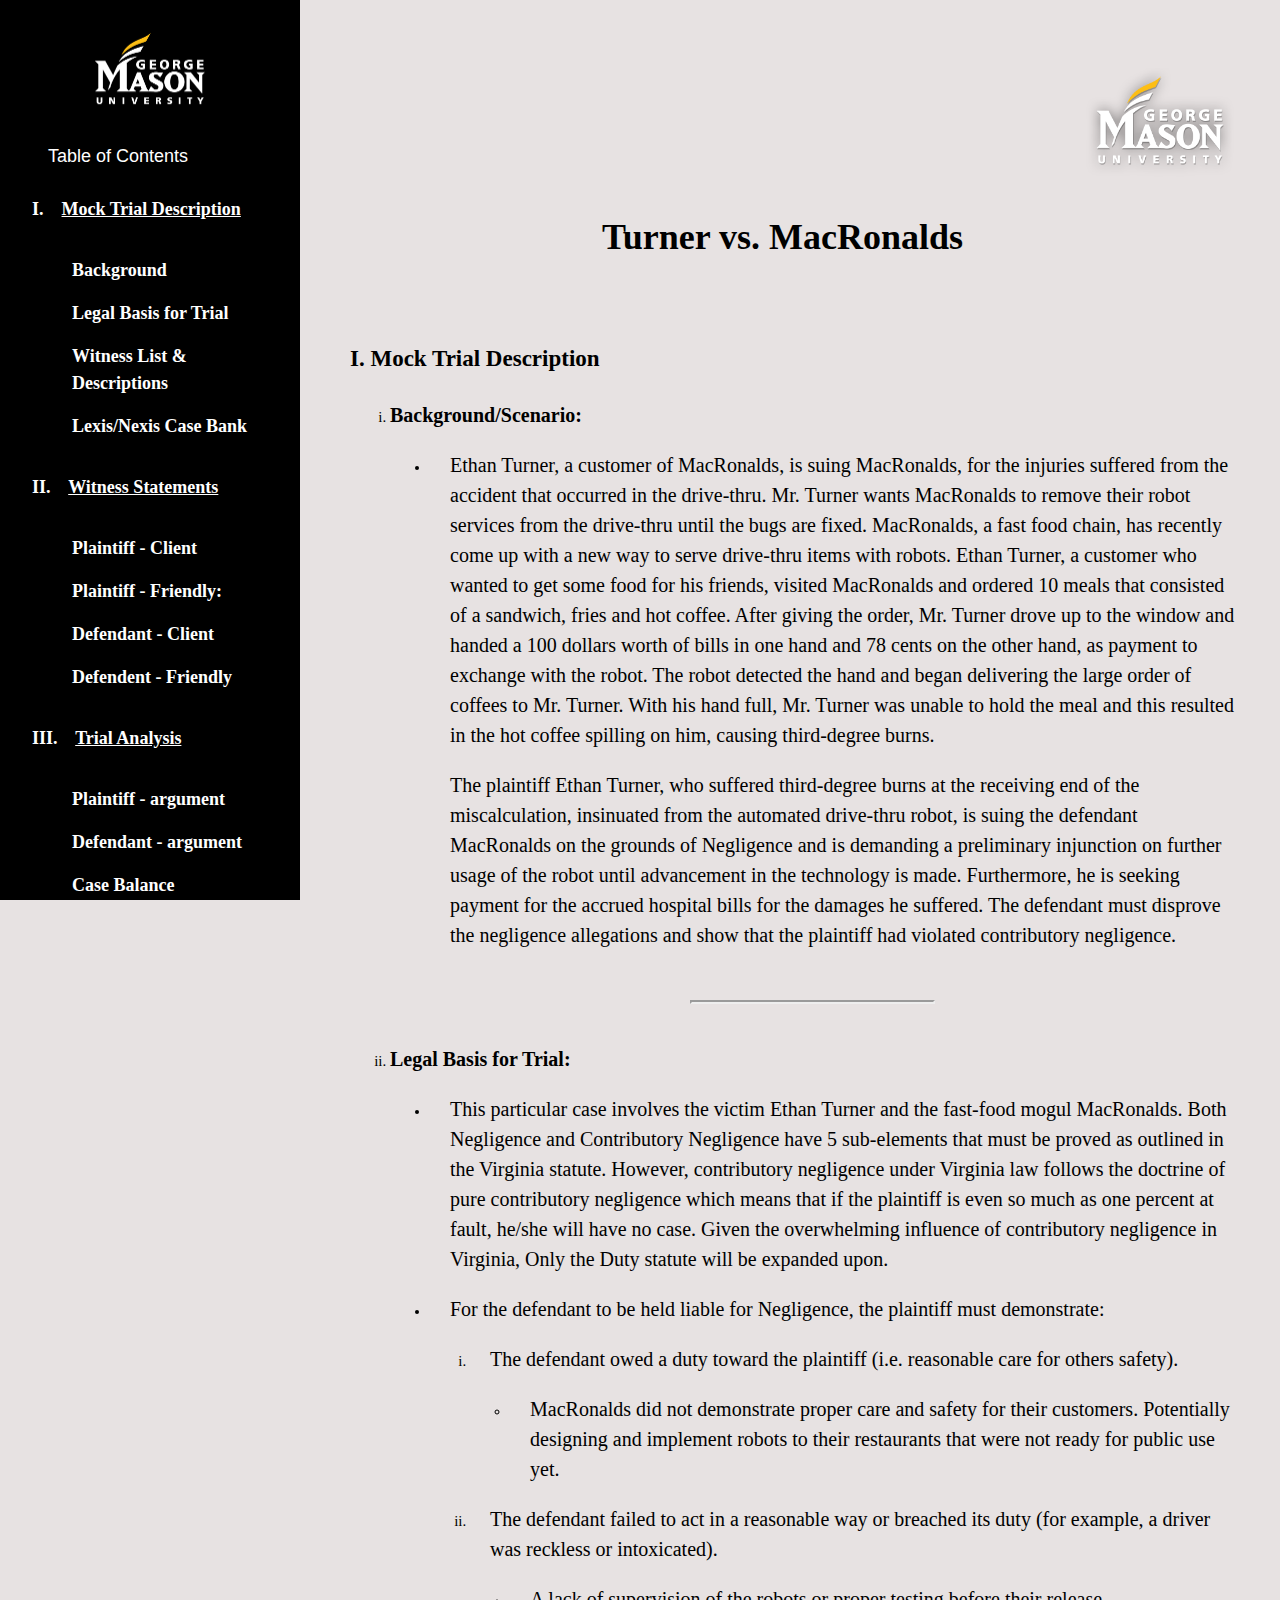
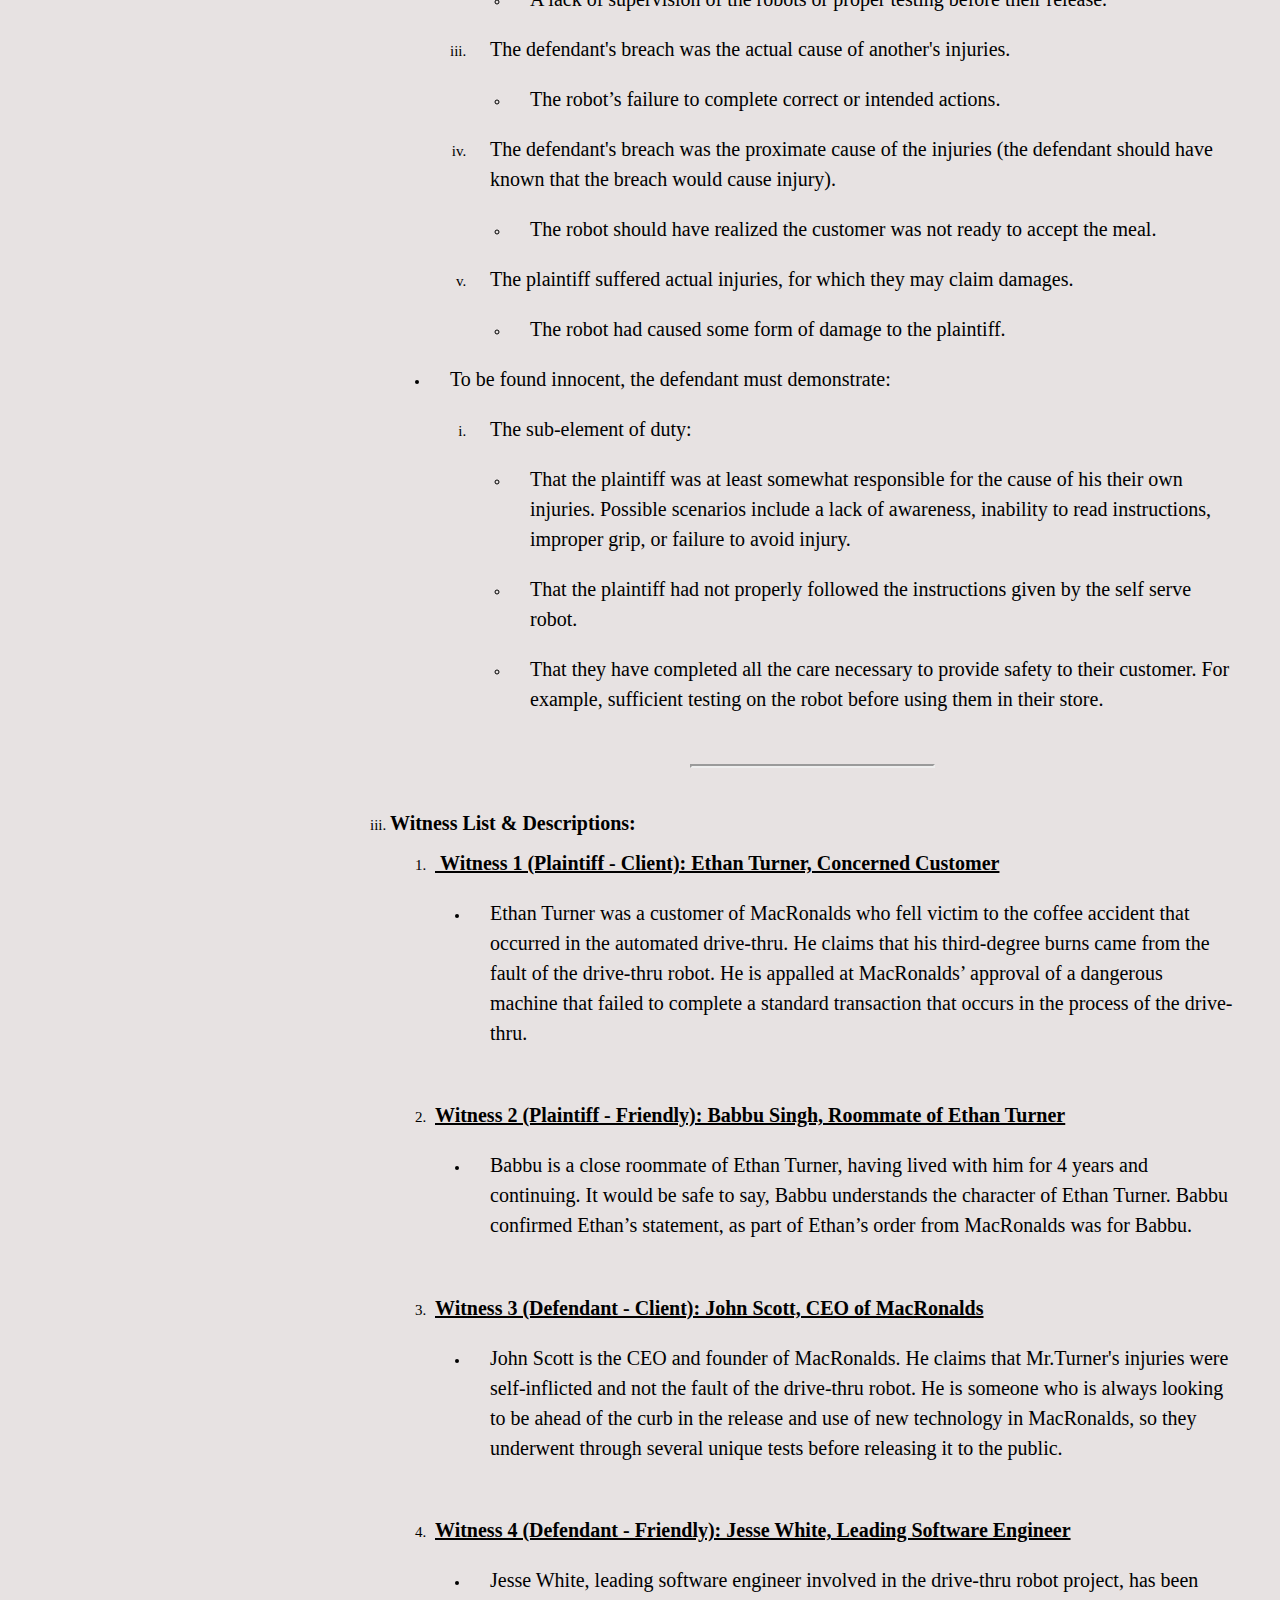
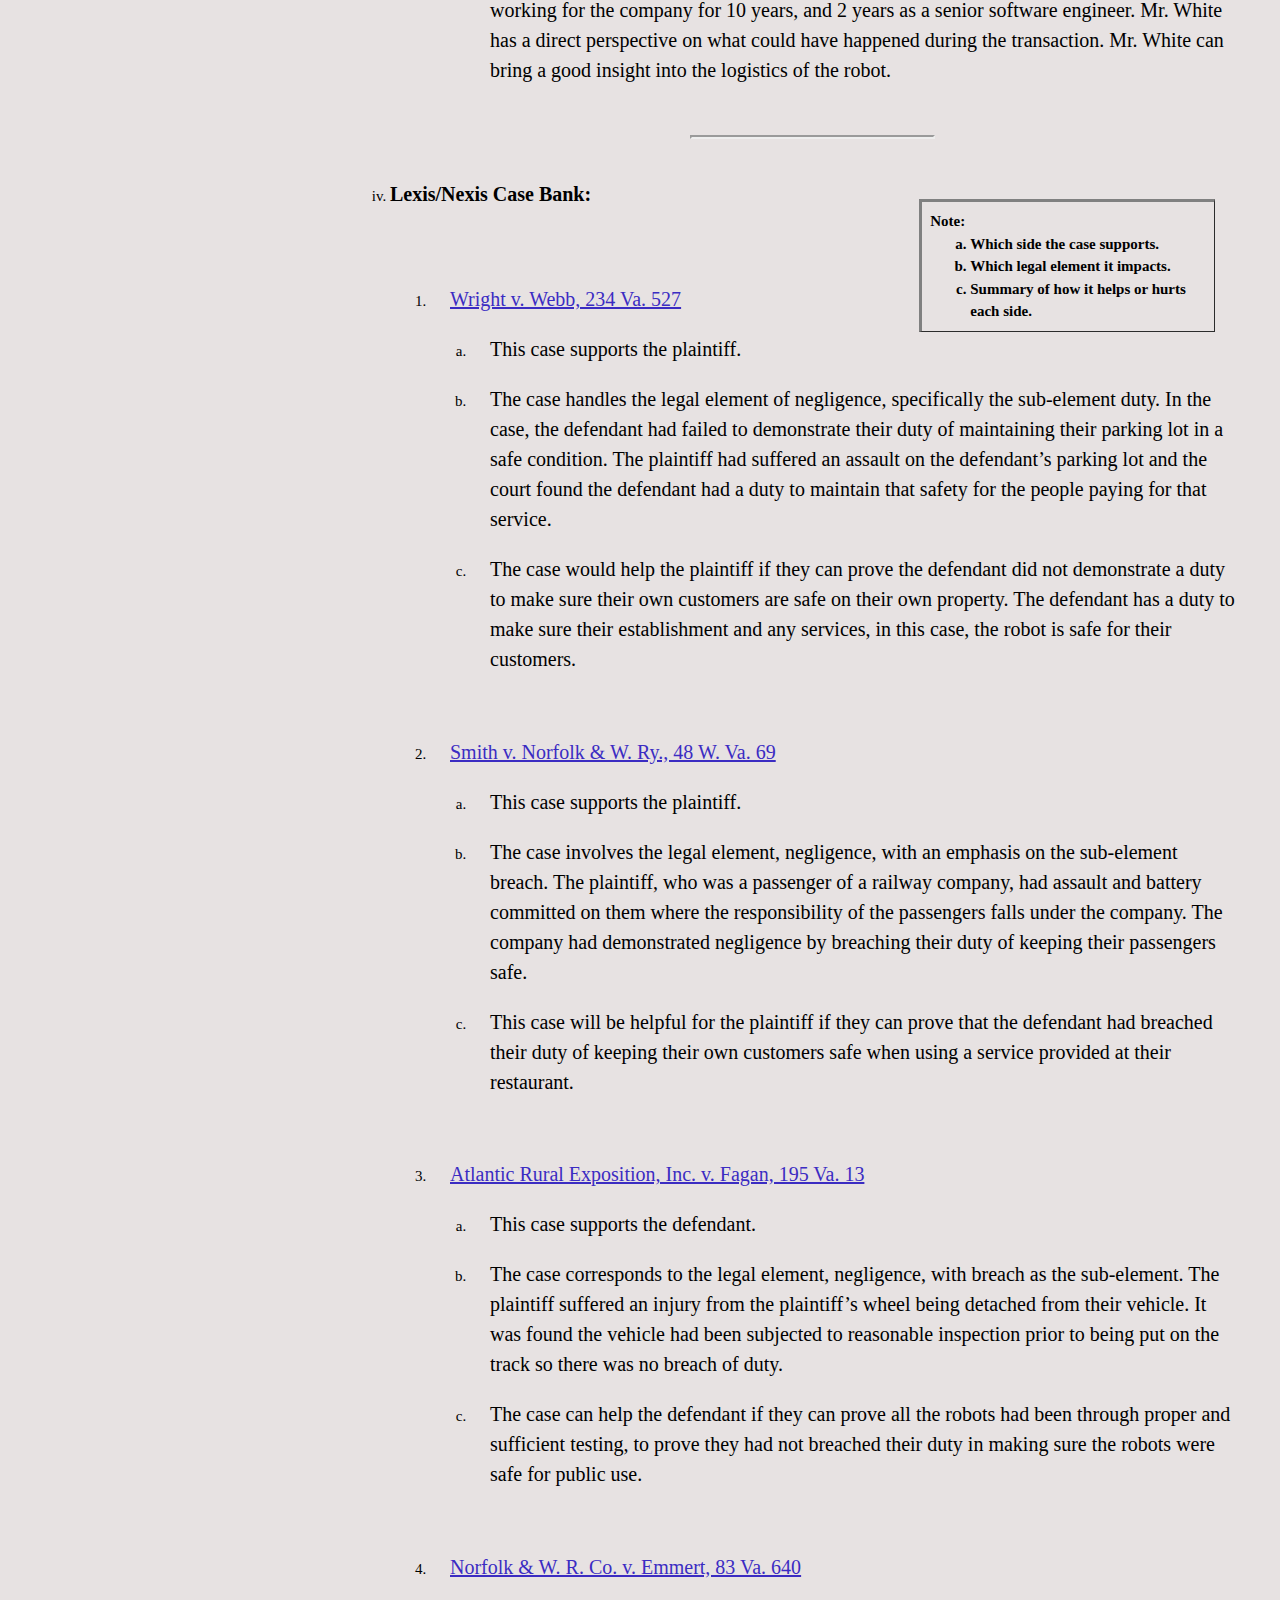
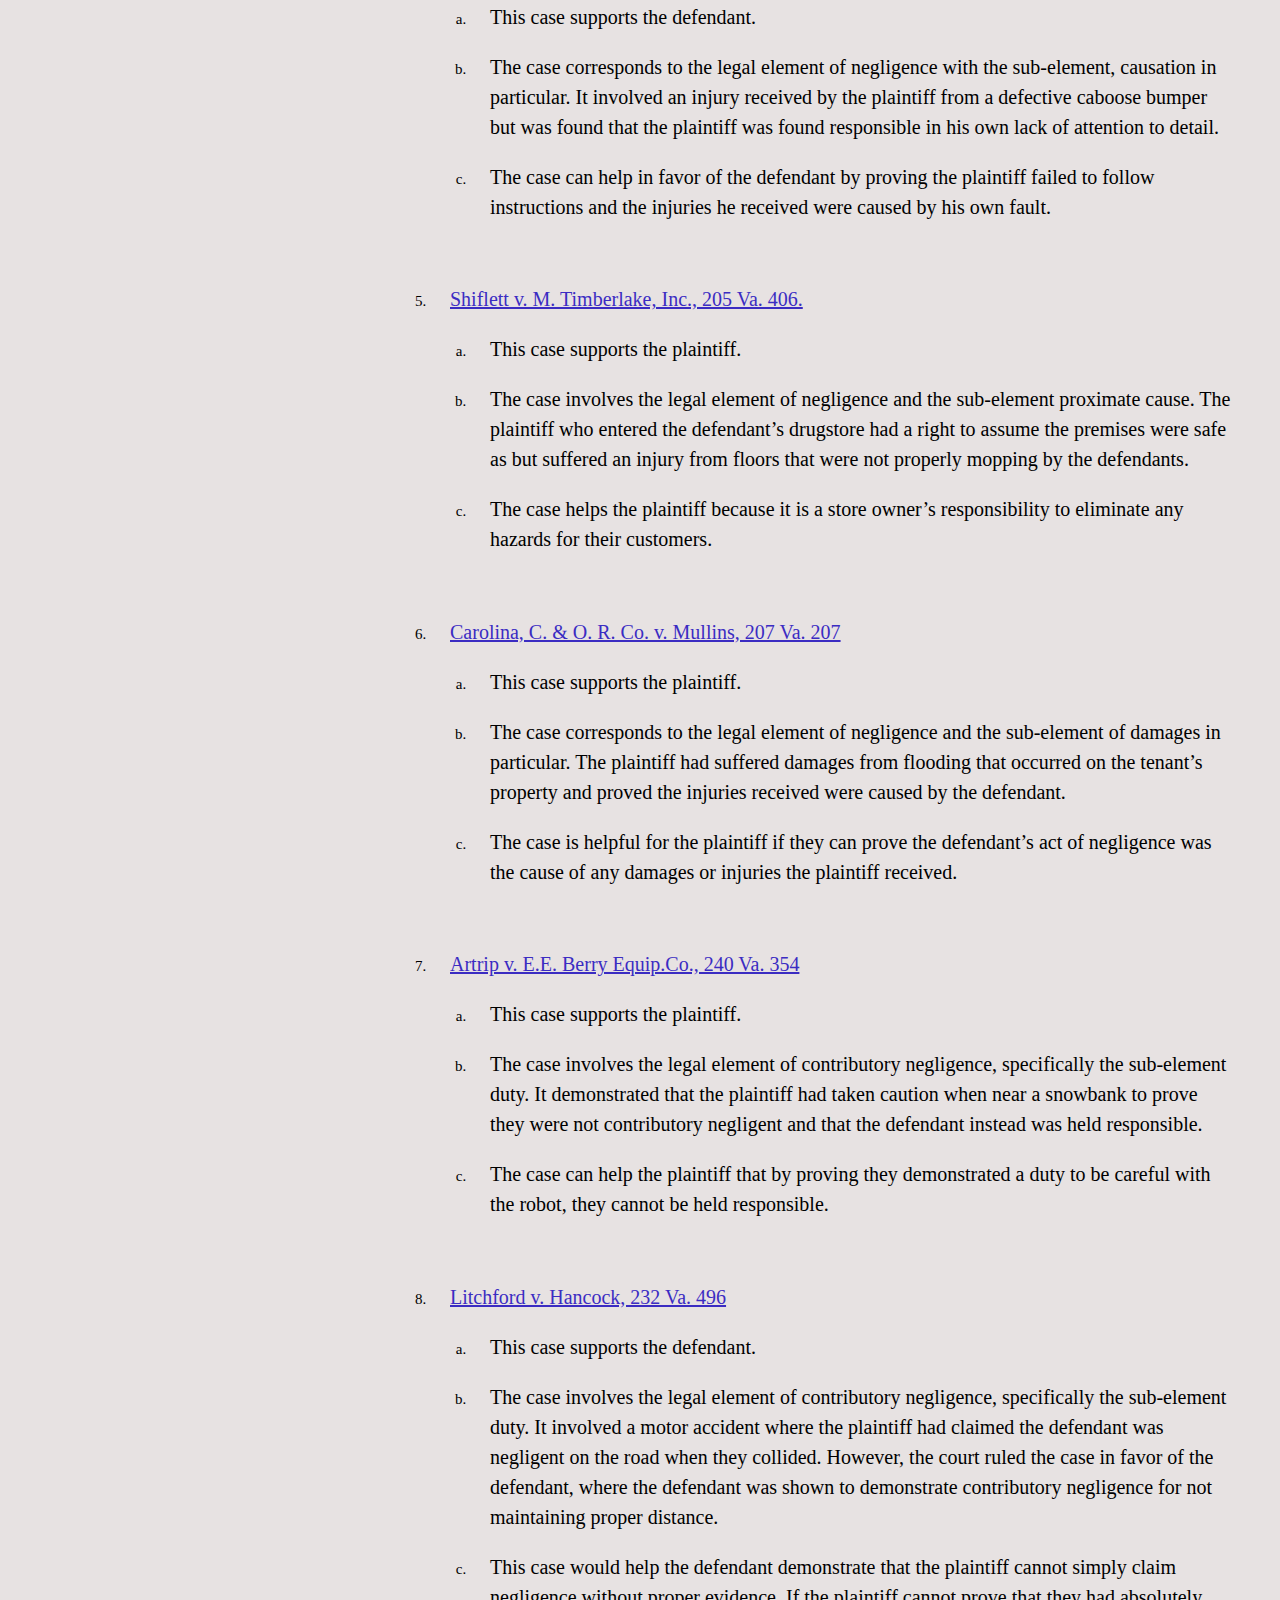
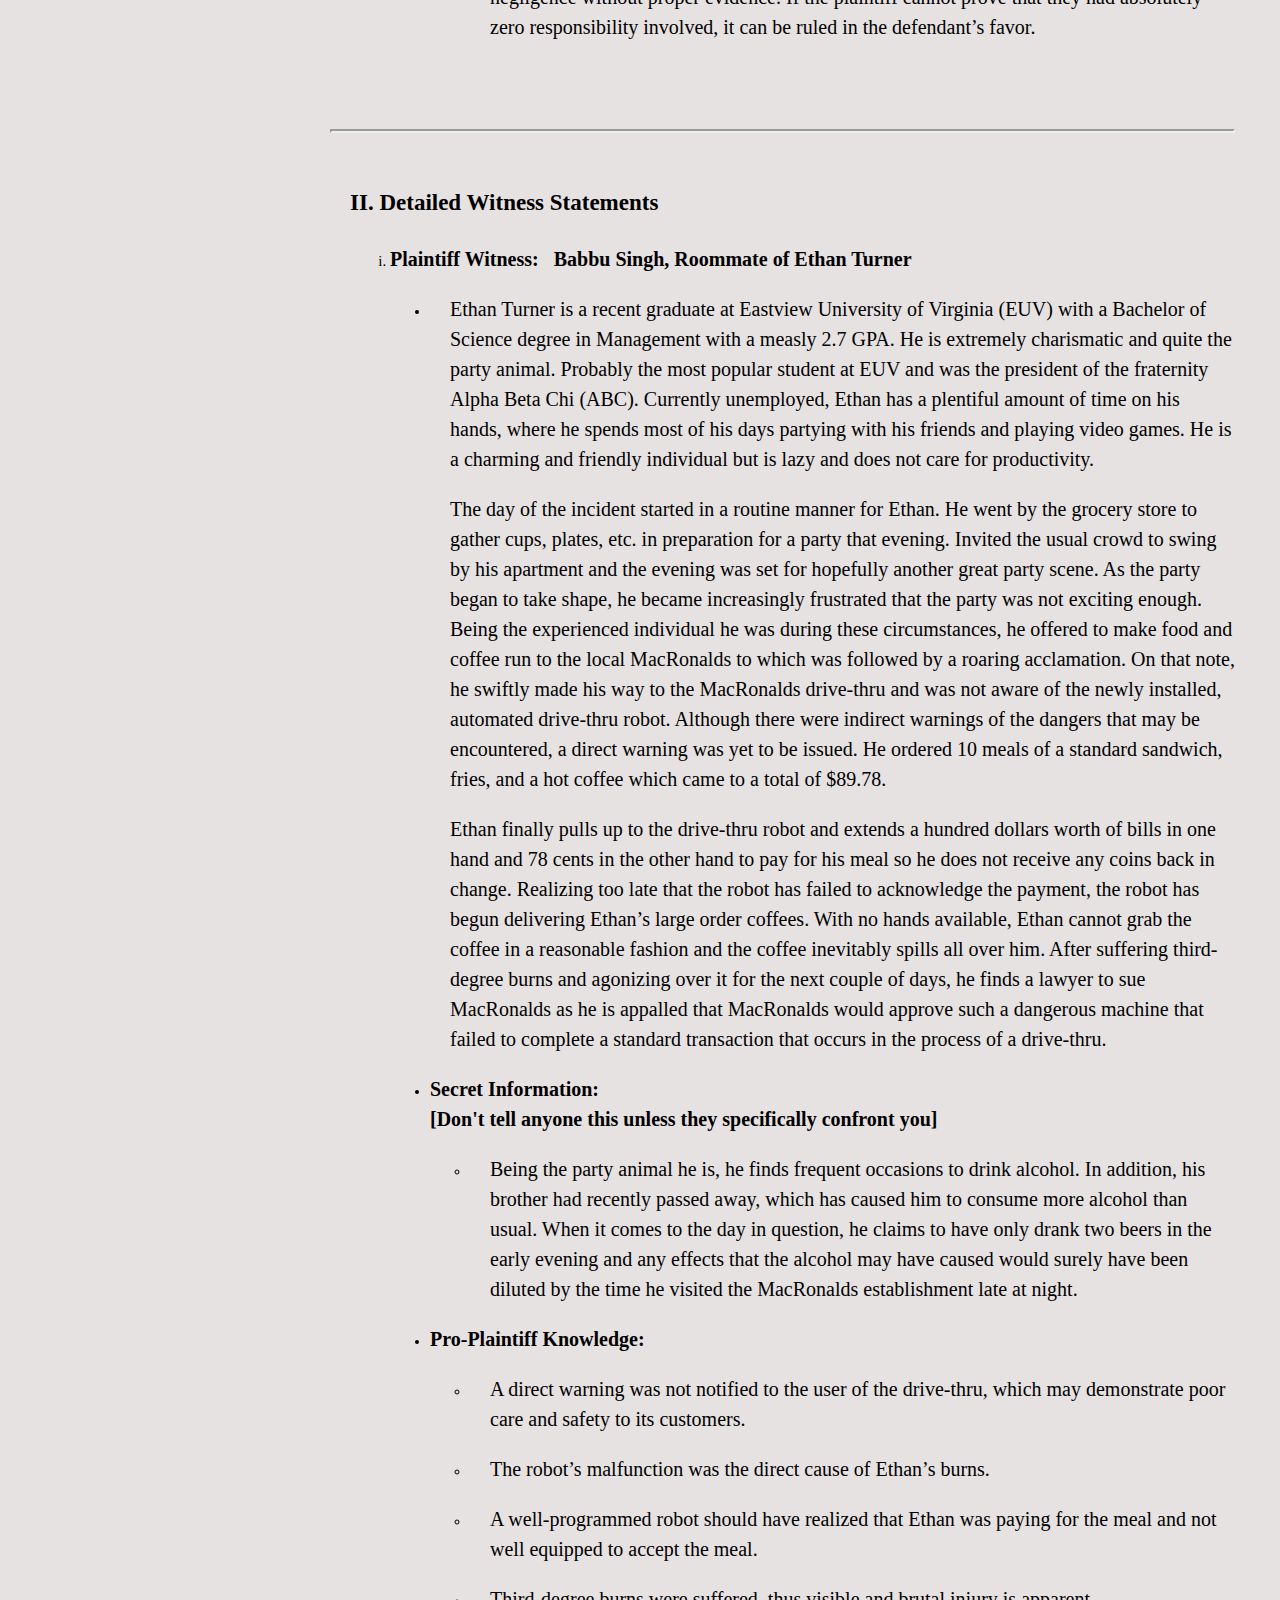
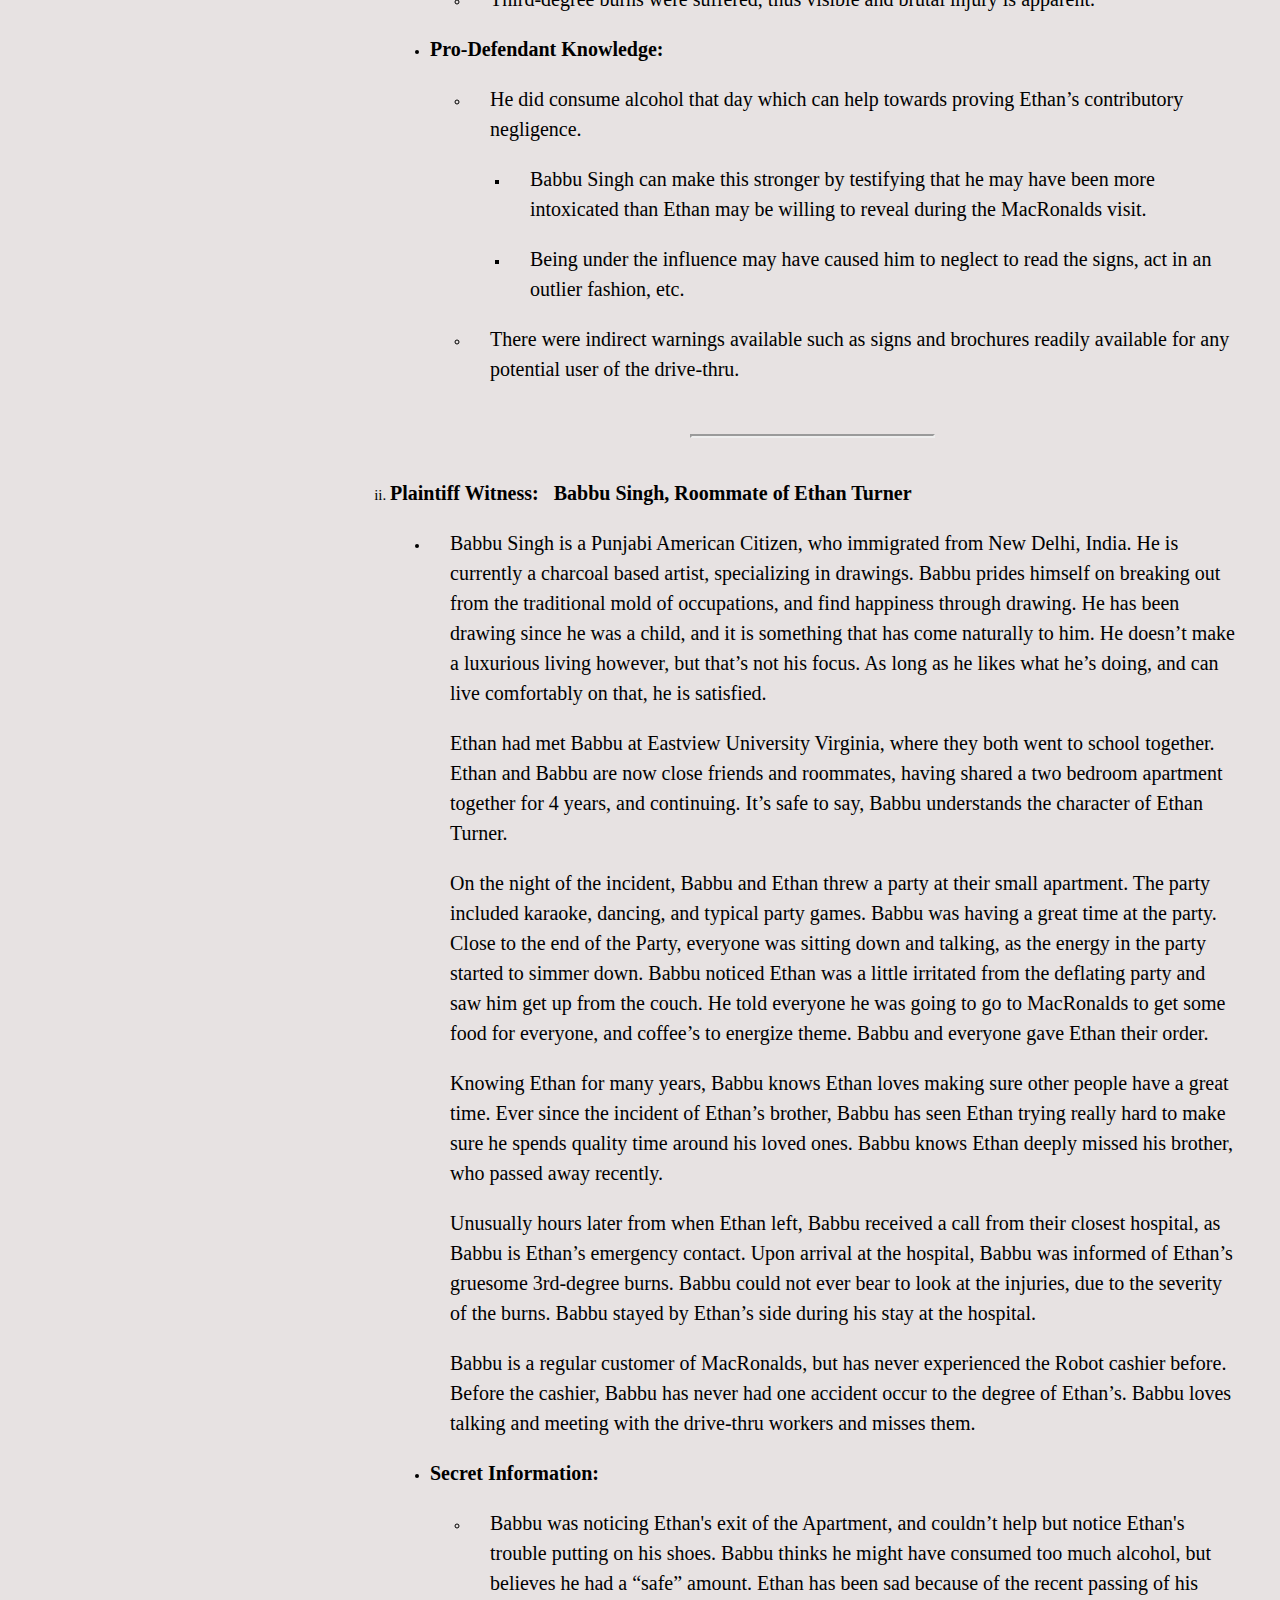
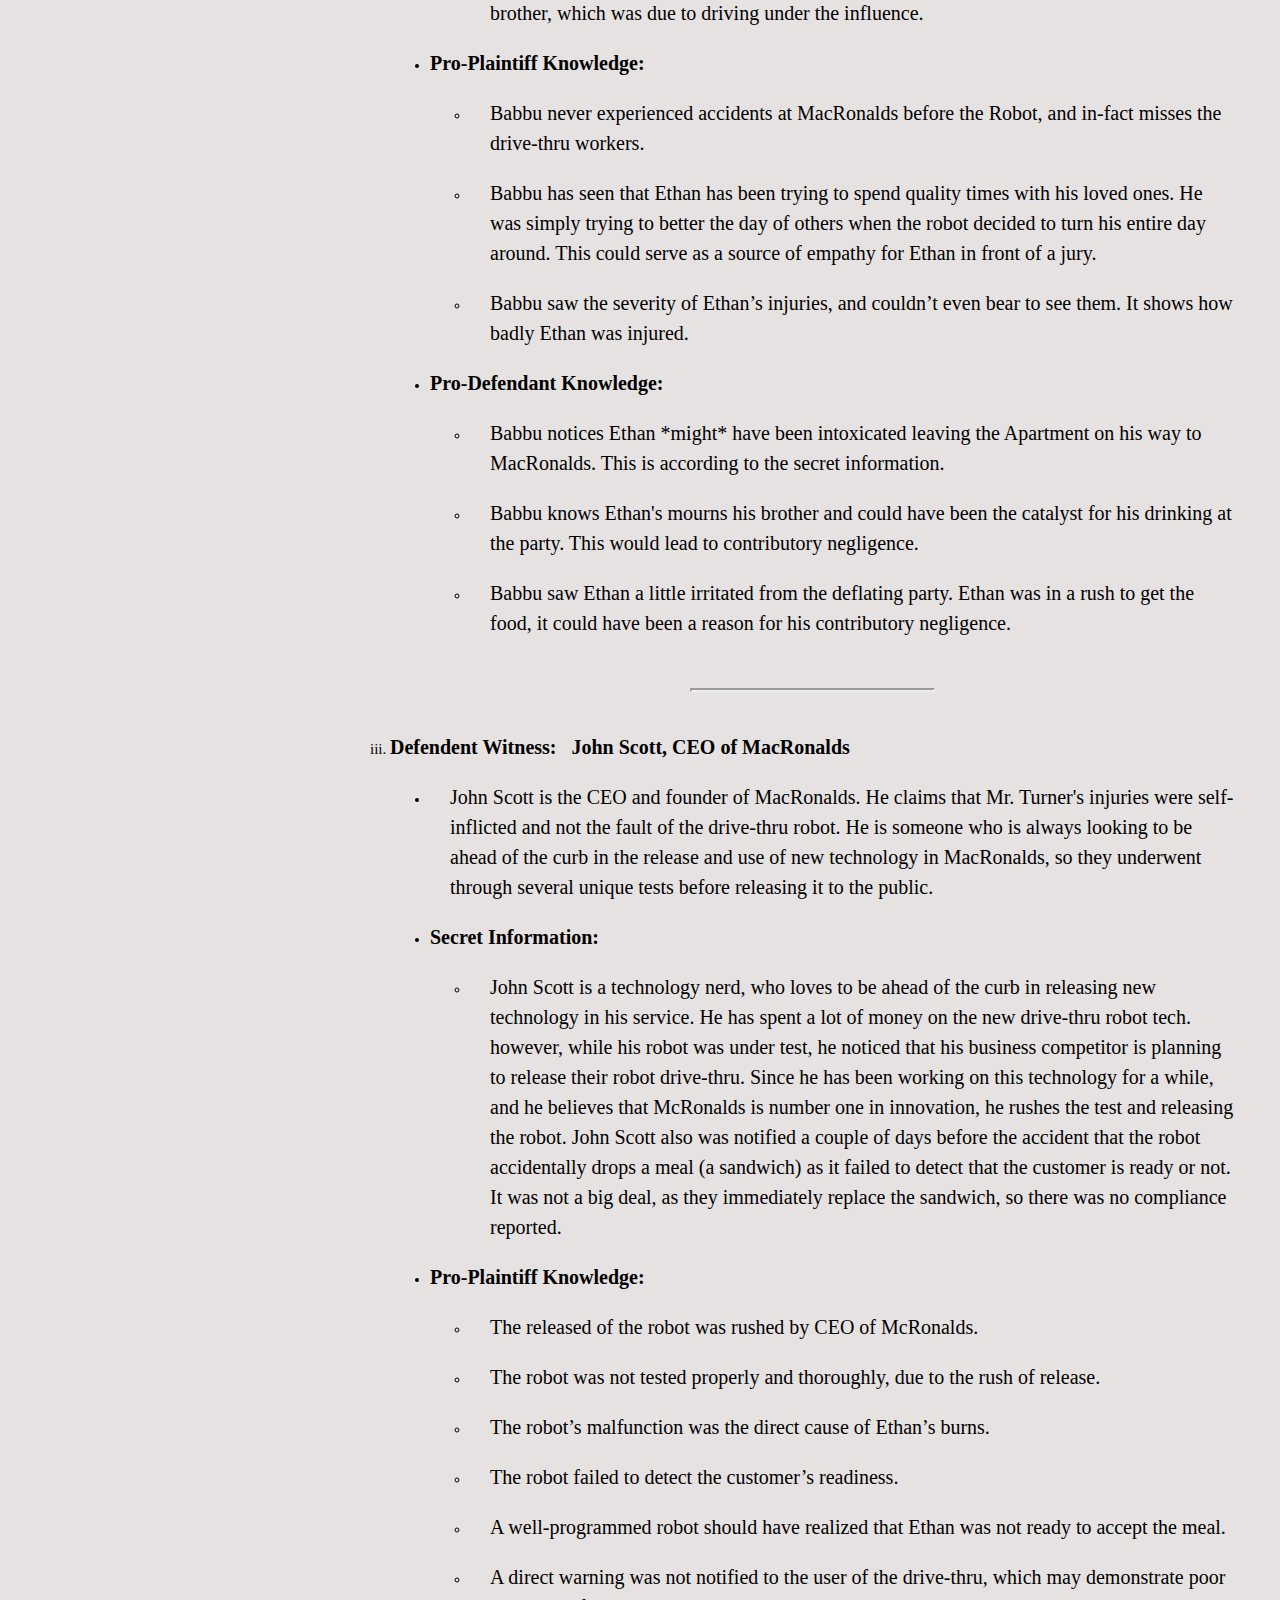
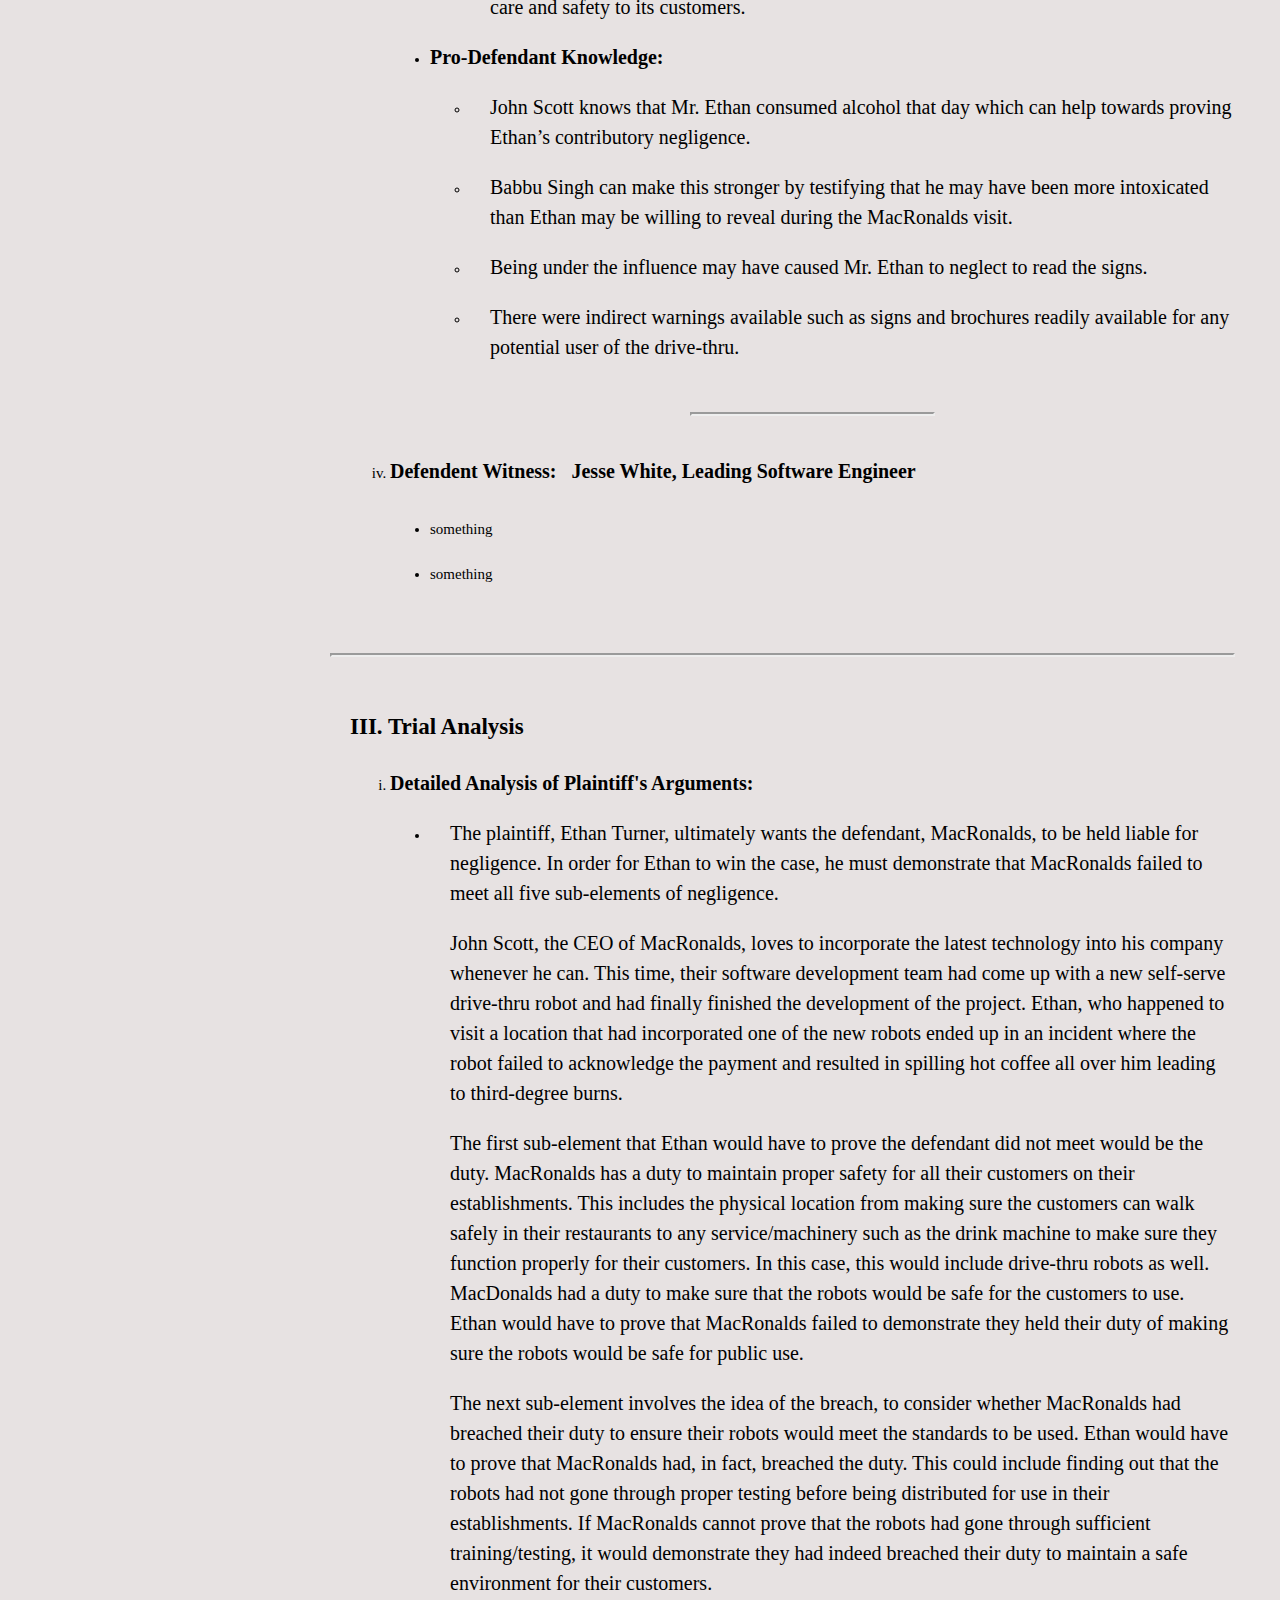
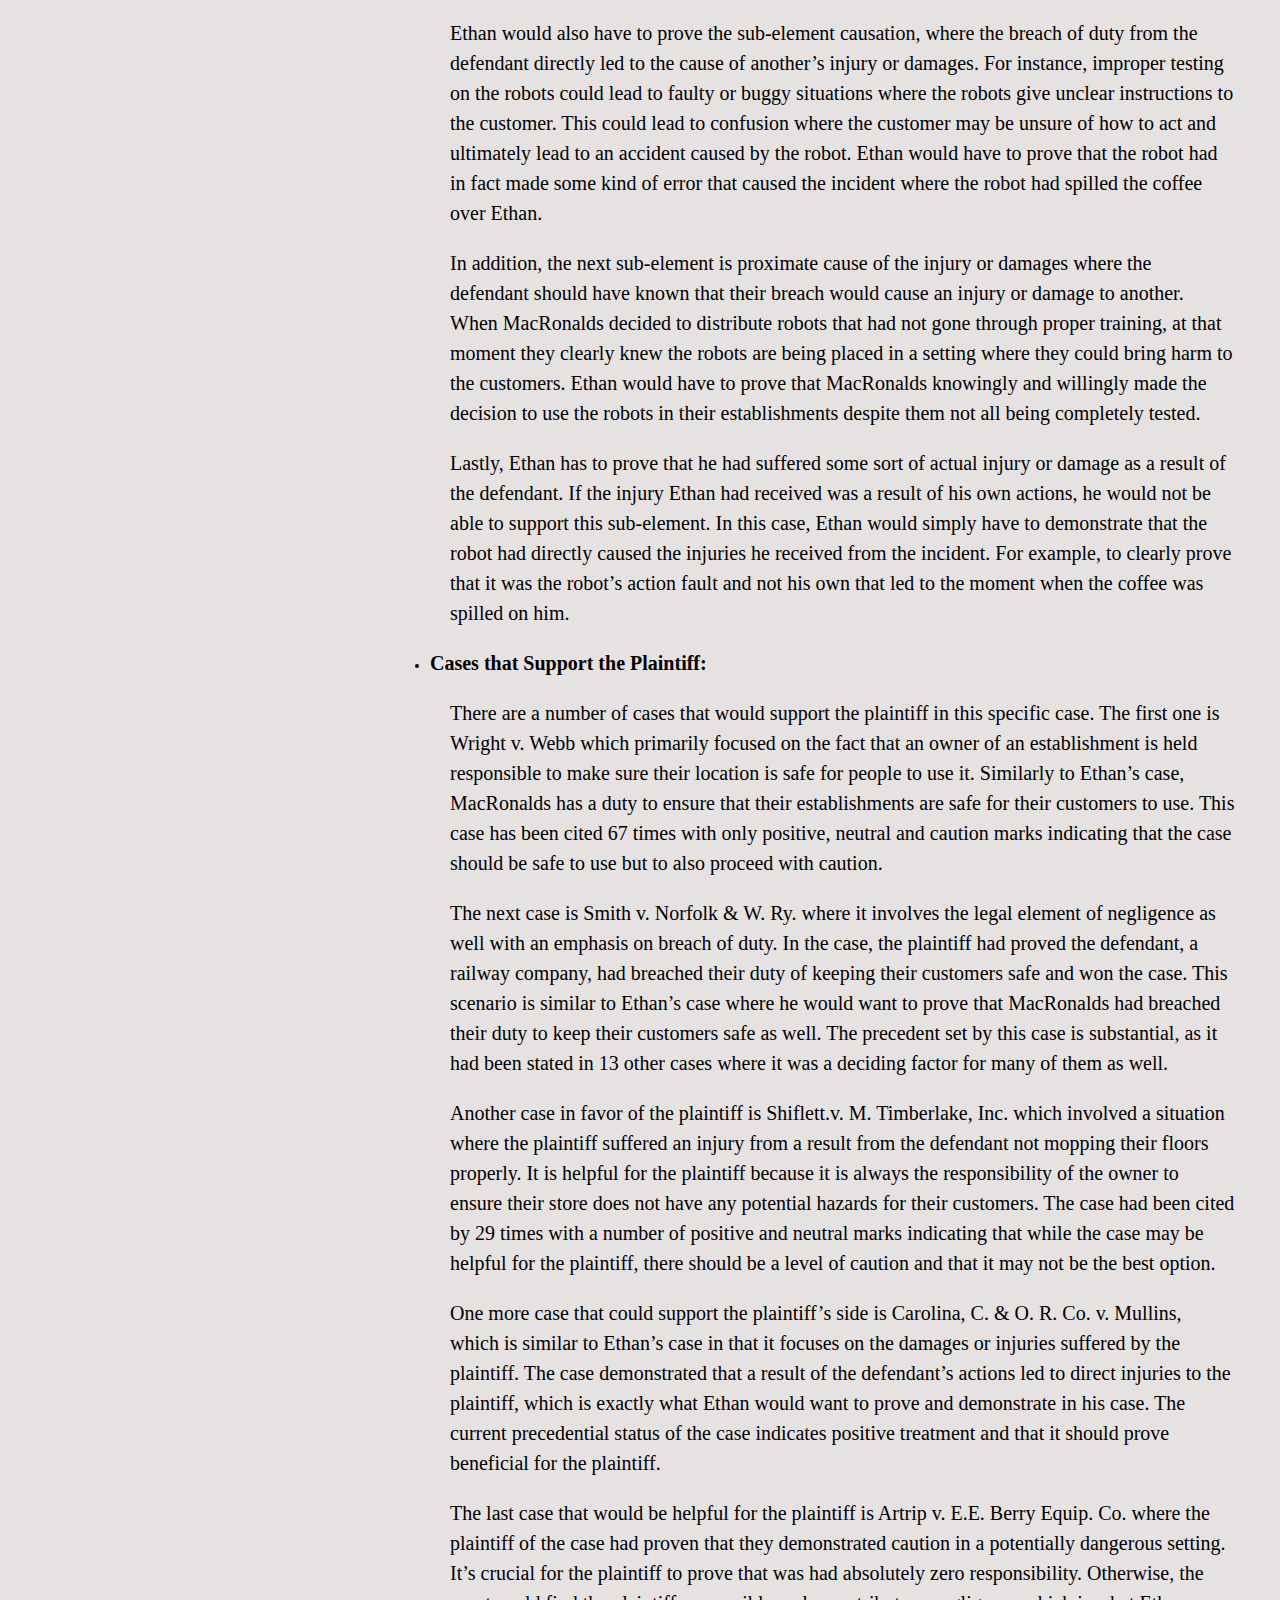
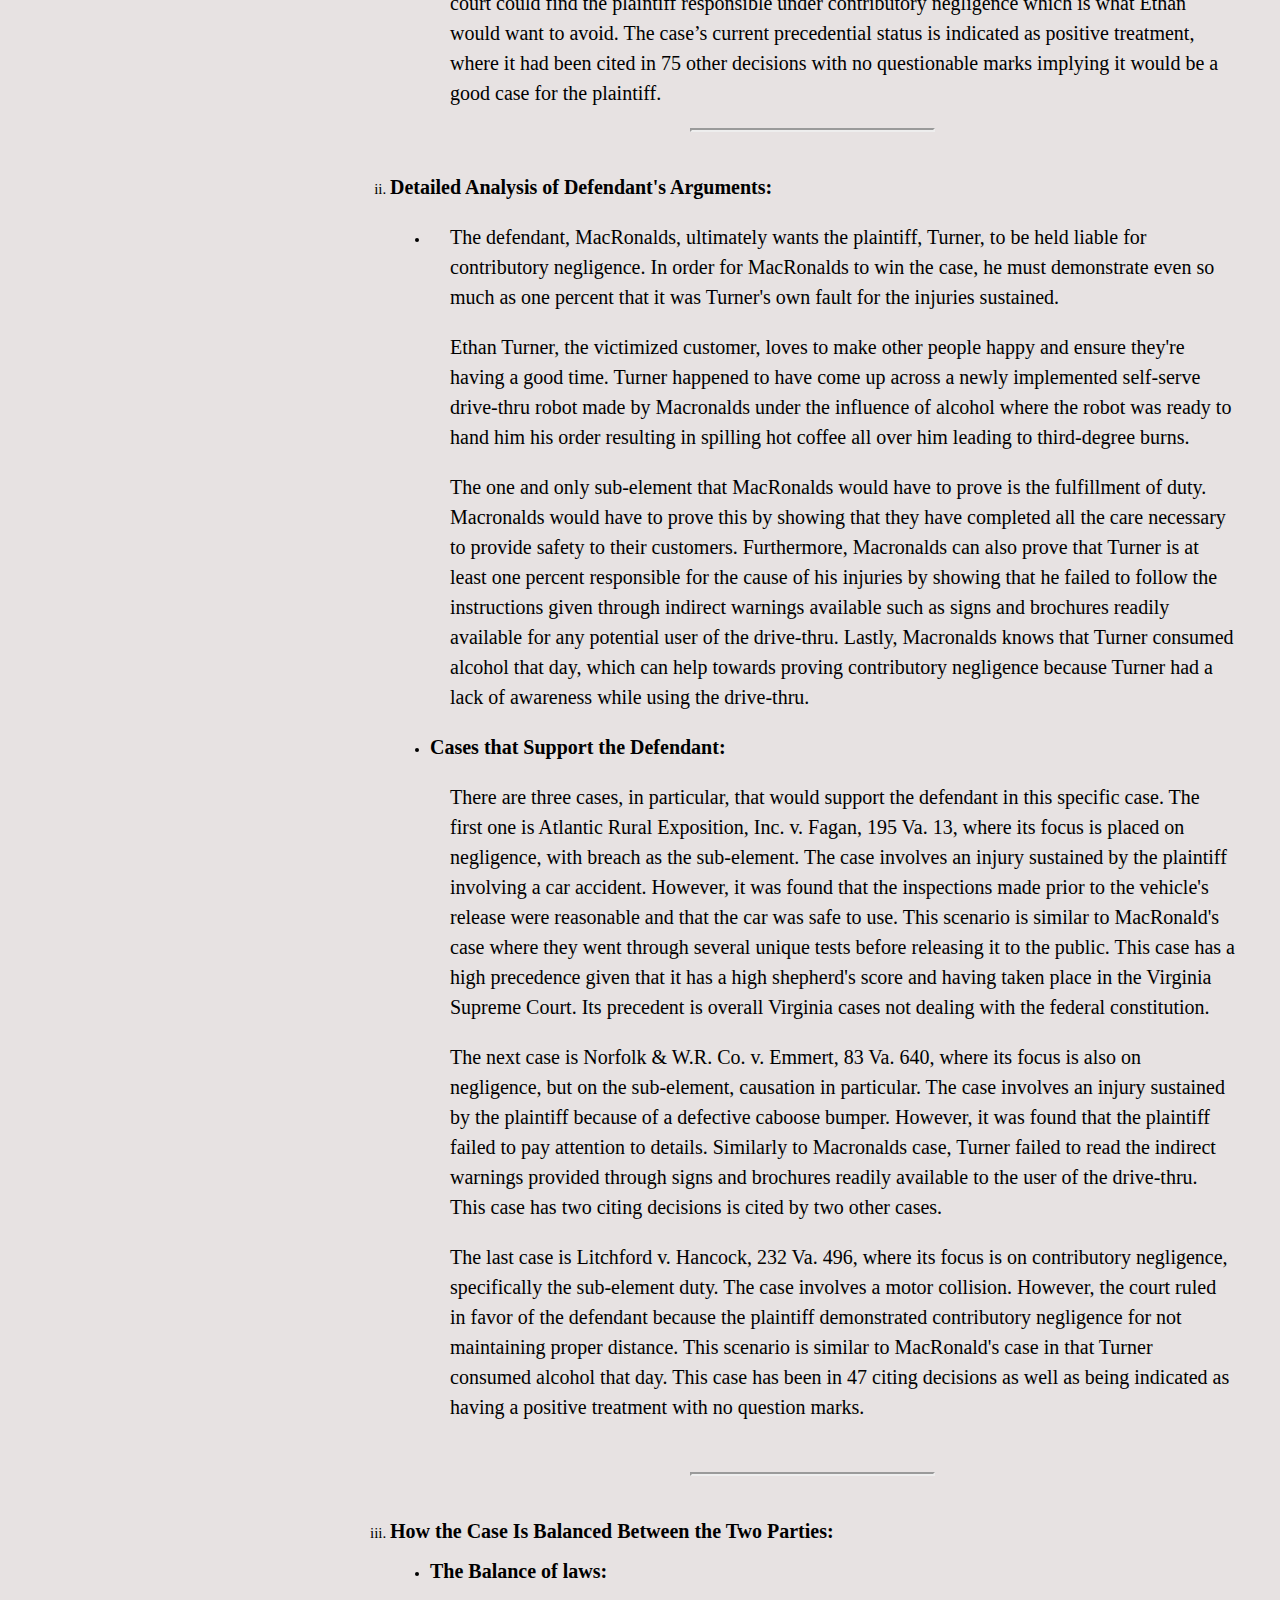
==== commit 2ea181a9: "detail added on Part II & III" ====
--- a/index.html
+++ b/index.html
@@ -965,8 +965,8 @@
                                         recently.</p>
                                     <p>Unusually hours later from when Ethan left, Babbu received a call from their
                                         closest hospital, as Babbu is Ethan’s
-                                        emergency contact. Upon arrival to the hospital, Babbu was informed of Ethan’s
-                                        gruesome 3rd degree burns. Babbu could
+                                        emergency contact. Upon arrival at the hospital, Babbu was informed of Ethan’s
+                                        gruesome 3rd-degree burns. Babbu could
                                         not ever bear to look at the injuries, due to the severity of the burns. Babbu
                                         stayed by Ethan’s side during his stay at
                                         the hospital.</p>
@@ -1006,10 +1006,9 @@
                                             <p>
                                                 Babbu has seen that Ethan has been trying to spend quality times with
                                                 his loved ones. He was simply trying to better the
-                                                day of others, when the robot decided to turn his entire day around.
-                                                This could serve as a source of empathy of Ethan in
+                                                day of others when the robot decided to turn his entire day around. This
+                                                could serve as a source of empathy for Ethan in
                                                 front of a jury.
-
                                             </p>
                                         </li>
                                         <li>
@@ -1032,7 +1031,7 @@
                                         </li>
                                         <li>
                                             <p>
-                                                Babbu knows Ethans mourns his brother, and could have been the catalyst
+                                                Babbu knows Ethan's mourns his brother and could have been the catalyst
                                                 for his drinking at the party. This would lead
                                                 to contributory negligence.
                                             </p>
@@ -1040,7 +1039,7 @@
                                         <li>
                                             <p>
                                                 Babbu saw Ethan a little irritated from the deflating party. Ethan was
-                                                in a rush to get the food, and could have been a
+                                                in a rush to get the food, it could have been a
                                                 reason for his contributory negligence.
                                             </p>
                                         </li>
@@ -1162,7 +1161,7 @@
                         </li></br>
                         <hr class="hrhalf"></br>
                         <li id="w4">
-                            <h5>Defendent Witness</h5></br>
+                            <h5>Defendent Witness: &nbsp Jesse White, Leading Software Engineer</h5></br>
                             <ul class="subsubtit">
                                 <li>something</li></br>
                                 <li>something</li></br>
@@ -1199,28 +1198,28 @@
                                         leading to third-degree burns.
                                     </p>
                                     <p>The first sub-element that Ethan would have to prove the defendant did not meet
-                                        would be duty. MacRonalds has a duty to
-                                        maintain proper safety for all their customers on their establishments. This
-                                        include the physical location from making
-                                        sure the customers can walk safely in their restaurants to any service/machinery
-                                        such as the drink machine to make sure
-                                        they function properly for their customers. In this case, this would include the
-                                        drive-thru robots as well. MacDonalds
-                                        had a duty to make sure that the robots would be safe for the customers to use.
-                                        Ethan would have to prove that
-                                        MacRonalds failed to demonstrate they held their duty of making sure the robots
-                                        would be safe for public use.
+                                        would be the duty. MacRonalds has a duty
+                                        to maintain proper safety for all their customers on their establishments. This
+                                        includes the physical location from
+                                        making sure the customers can walk safely in their restaurants to any
+                                        service/machinery such as the drink machine to
+                                        make sure they function properly for their customers. In this case, this would
+                                        include drive-thru robots as well.
+                                        MacDonalds had a duty to make sure that the robots would be safe for the
+                                        customers to use. Ethan would have to prove
+                                        that MacRonalds failed to demonstrate they held their duty of making sure the
+                                        robots would be safe for public use.
                                     </p>
-                                    <p>The next sub-element involves the idea of breach, to consider whether MacRonalds
-                                        had breached their duty to ensure their
-                                        robots would meet the standards to be used. Ethan would have to prove that
-                                        MacRonalds had in fact breached the duty.
-                                        This could include finding out that the robots had not gone through proper
-                                        testing before being distributed for use in
-                                        their establishments. If MacRonalds cannot prove that the robots had gone
-                                        through sufficient training/testing, it would
-                                        demonstrate they had indeed breached their duty to maintain a safe environment
-                                        for their customers.
+                                    <p>The next sub-element involves the idea of the breach, to consider whether
+                                        MacRonalds had breached their duty to ensure
+                                        their robots would meet the standards to be used. Ethan would have to prove that
+                                        MacRonalds had, in fact, breached the
+                                        duty. This could include finding out that the robots had not gone through proper
+                                        testing before being distributed for
+                                        use in their establishments. If MacRonalds cannot prove that the robots had gone
+                                        through sufficient training/testing, it
+                                        would demonstrate they had indeed breached their duty to maintain a safe
+                                        environment for their customers.
                                     </p>
                                     <p>Ethan would also have to prove the sub-element causation, where the breach of
                                         duty from the defendant directly led to
@@ -1242,15 +1241,15 @@
                                         and willingly made the decision to use
                                         the robots in their establishments despite them not all being completely tested.
                                     </p>
-                                    <p>Lastly, Ethan have to prove that he had suffered some sort of actual injury or
+                                    <p>Lastly, Ethan has to prove that he had suffered some sort of actual injury or
                                         damage as a result of the defendant. If
                                         the injury Ethan had received was a result of his own actions, he would not be
                                         able to support this sub-element. In this
                                         case, Ethan would simply have to demonstrate that the robot had directly caused
                                         the injuries he received from the
-                                        incident. For example, to clearly prove it was the robots actions and not his
-                                        own that led to the moment when the coffee
-                                        was spilled on him.</p>
+                                        incident. For example, to clearly prove that it was the robot’s action fault and
+                                        not his own that led to the moment when
+                                        the coffee was spilled on him.</p>
 
                                 </li>
                                 <li>
@@ -1264,7 +1263,7 @@
                                         ensure that their establishments are safe
                                         for their customers to use. This case has been cited 67 times with only
                                         positive, neutral and caution marks indicating
-                                        that the case should be safe to use, but to also proceed with caution.
+                                        that the case should be safe to use but to also proceed with caution.
                                     </p>
                                     <p>
                                         The next case is Smith v. Norfolk & W. Ry. where it involves the legal element
@@ -1321,7 +1320,75 @@
                         <li id="da">
                             <h5>Detailed Analysis of Defendant's Arguments:</h5>
                             <ul class="subsubtit">
-                                <li>something</li></br>
+                                <li>
+                                    <p>The defendant, MacRonalds, ultimately wants the plaintiff, Turner, to be held
+                                        liable for contributory negligence. In
+                                        order for MacRonalds to win the case, he must demonstrate even so much as one
+                                        percent that it was Turner's own fault for
+                                        the injuries sustained.</p>
+                                    <p>Ethan Turner, the victimized customer, loves to make other people happy and
+                                        ensure they're having a good time. Turner
+                                        happened to have come up across a newly implemented self-serve drive-thru robot
+                                        made by Macronalds under the influence
+                                        of alcohol where the robot was ready to hand him his order resulting in spilling
+                                        hot coffee all over him leading to
+                                        third-degree burns.
+                                    </p>
+                                    <p>The one and only sub-element that MacRonalds would have to prove is the
+                                        fulfillment of duty. Macronalds would have to
+                                        prove this by showing that they have completed all the care necessary to provide
+                                        safety to their customers. Furthermore,
+                                        Macronalds can also prove that Turner is at least one percent responsible for
+                                        the cause of his injuries by showing that
+                                        he failed to follow the instructions given through indirect warnings available
+                                        such as signs and brochures readily
+                                        available for any potential user of the drive-thru. Lastly, Macronalds knows
+                                        that Turner consumed alcohol that day,
+                                        which can help towards proving contributory negligence because Turner had a lack
+                                        of awareness while using the
+                                        drive-thru.</p>
+                                </li>
+                                <li>
+                                    <h5>Cases that Support the Defendant:</h5>
+                                    <p>
+                                        There are three cases, in particular, that would support the defendant in this
+                                        specific case. The first one is Atlantic
+                                        Rural Exposition, Inc. v. Fagan, 195 Va. 13, where its focus is placed on
+                                        negligence, with breach as the sub-element.
+                                        The case involves an injury sustained by the plaintiff involving a car accident.
+                                        However, it was found that the
+                                        inspections made prior to the vehicle's release were reasonable and that the car
+                                        was safe to use. This scenario is
+                                        similar to MacRonald's case where they went through several unique tests before
+                                        releasing it to the public. This case
+                                        has a high precedence given that it has a high shepherd's score and having taken
+                                        place in the Virginia Supreme Court.
+                                        Its precedent is overall Virginia cases not dealing with the federal
+                                        constitution.
+                                    </p>
+                                    <p>
+                                        The next case is Norfolk & W.R. Co. v. Emmert, 83 Va. 640, where its focus is
+                                        also on negligence, but on the
+                                        sub-element, causation in particular. The case involves an injury sustained by
+                                        the plaintiff because of a defective
+                                        caboose bumper. However, it was found that the plaintiff failed to pay attention
+                                        to details. Similarly to Macronalds
+                                        case, Turner failed to read the indirect warnings provided through signs and
+                                        brochures readily available to the user of
+                                        the drive-thru. This case has two citing decisions is cited by two other cases.
+                                    </p>
+                                    <p>
+                                        The last case is Litchford v. Hancock, 232 Va. 496, where its focus is on
+                                        contributory negligence, specifically the
+                                        sub-element duty. The case involves a motor collision. However, the court ruled
+                                        in favor of the defendant because the
+                                        plaintiff demonstrated contributory negligence for not maintaining proper
+                                        distance. This scenario is similar to
+                                        MacRonald's case in that Turner consumed alcohol that day. This case has been in
+                                        47 citing decisions as well as being
+                                        indicated as having a positive treatment with no question marks.
+                                    </p>
+                                </li>
                             </ul>
                         </li>
                         </br>
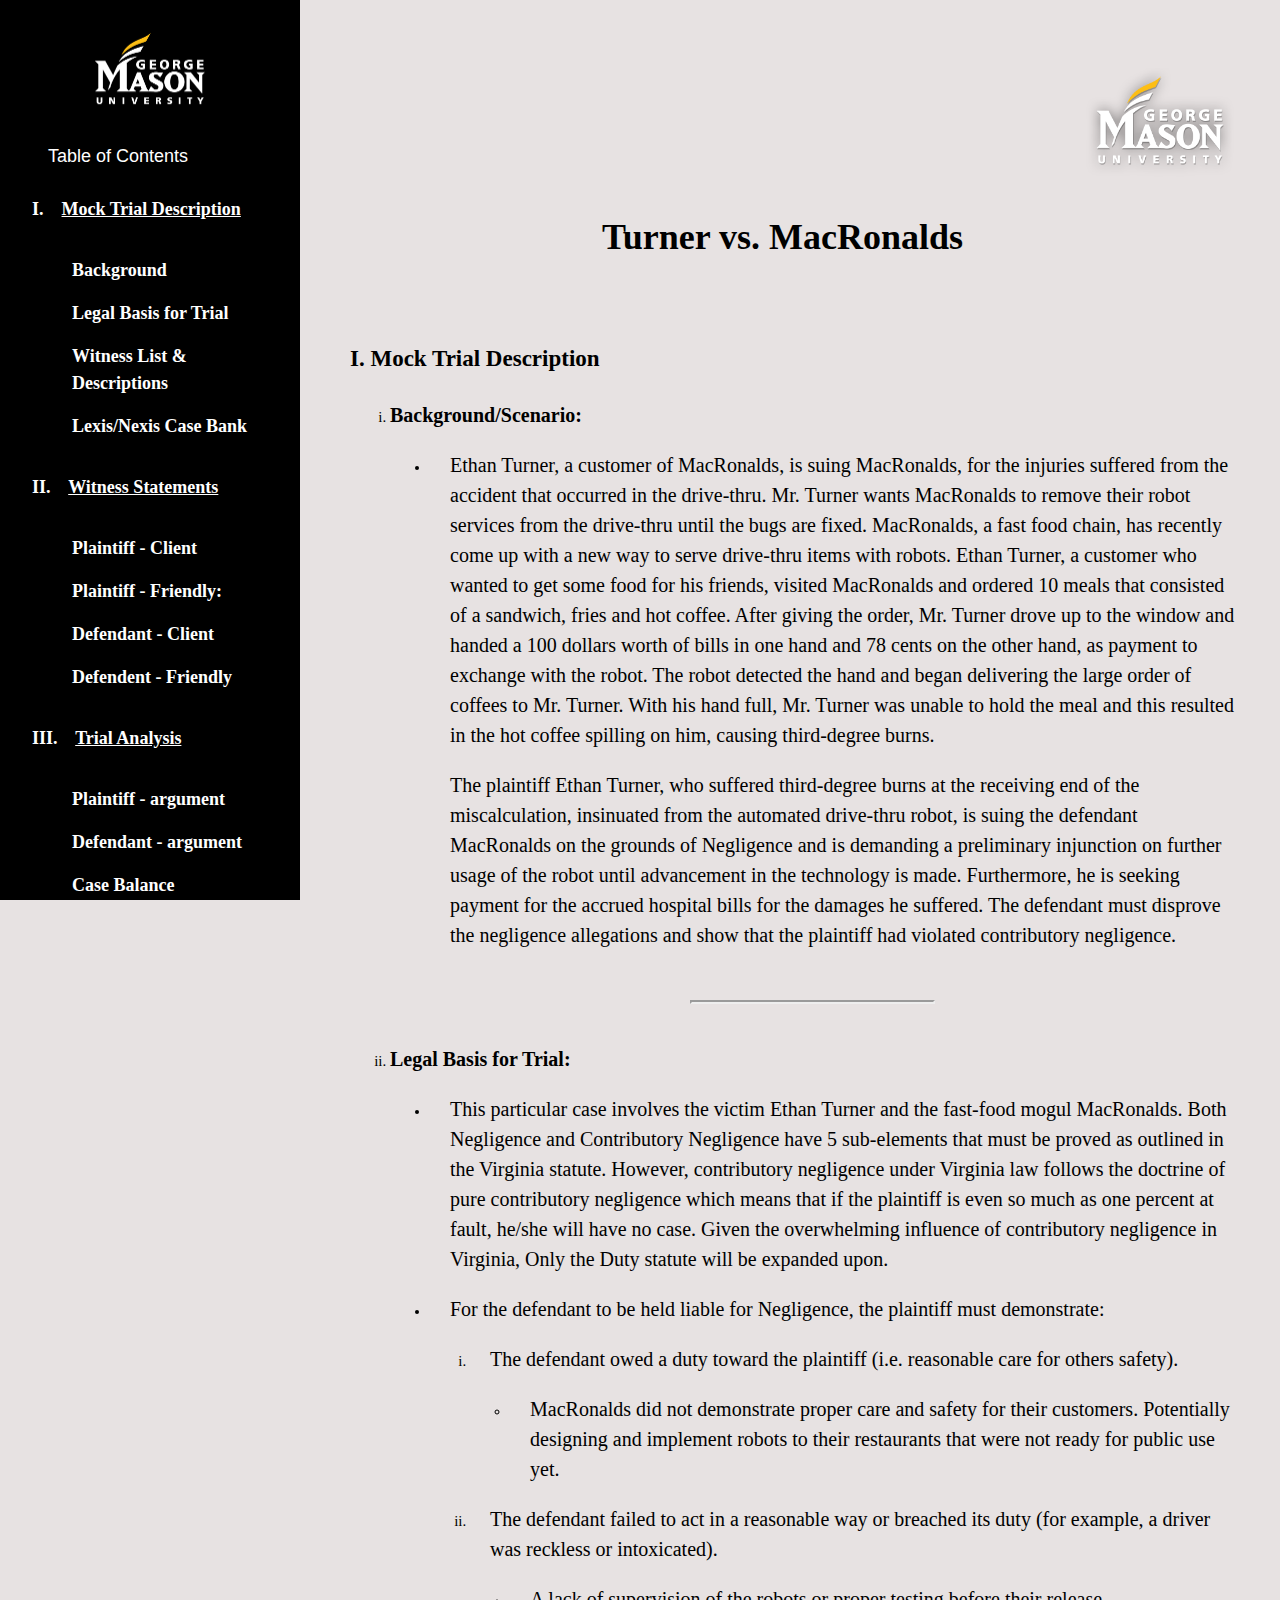
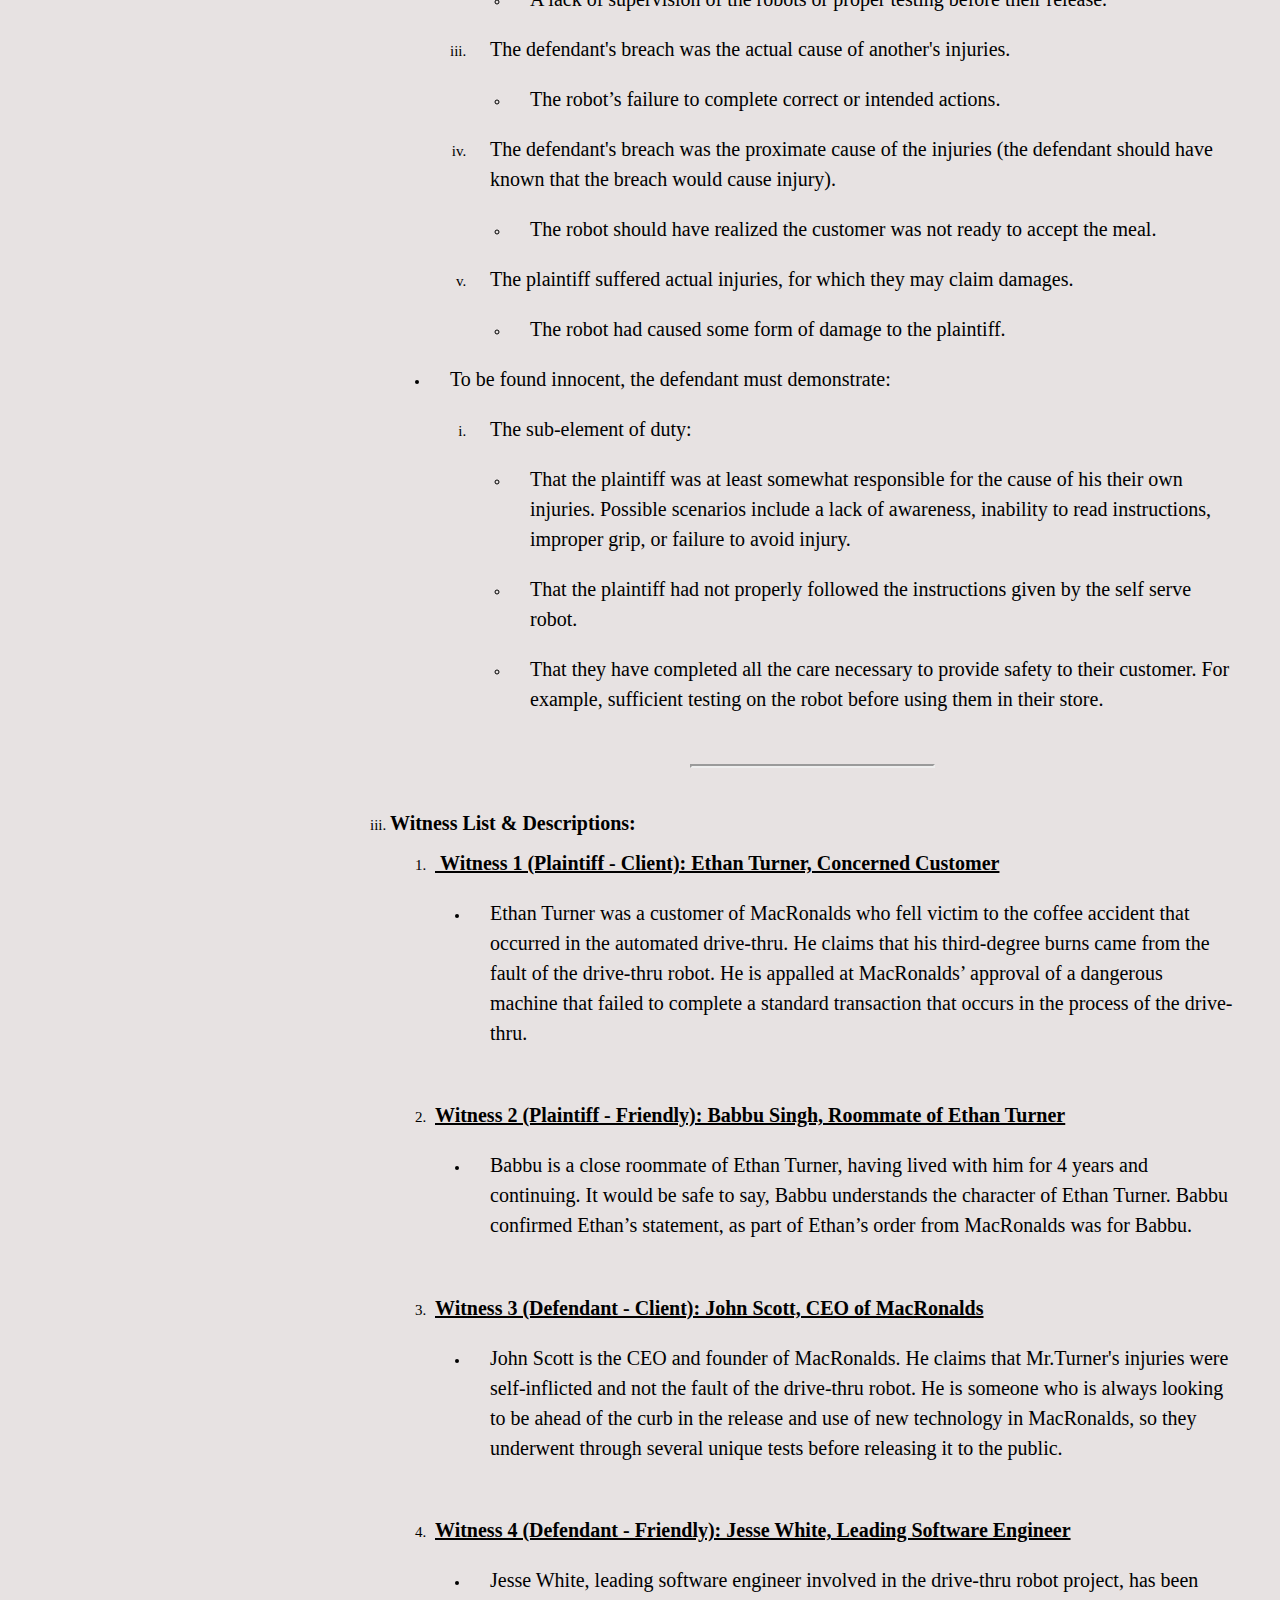
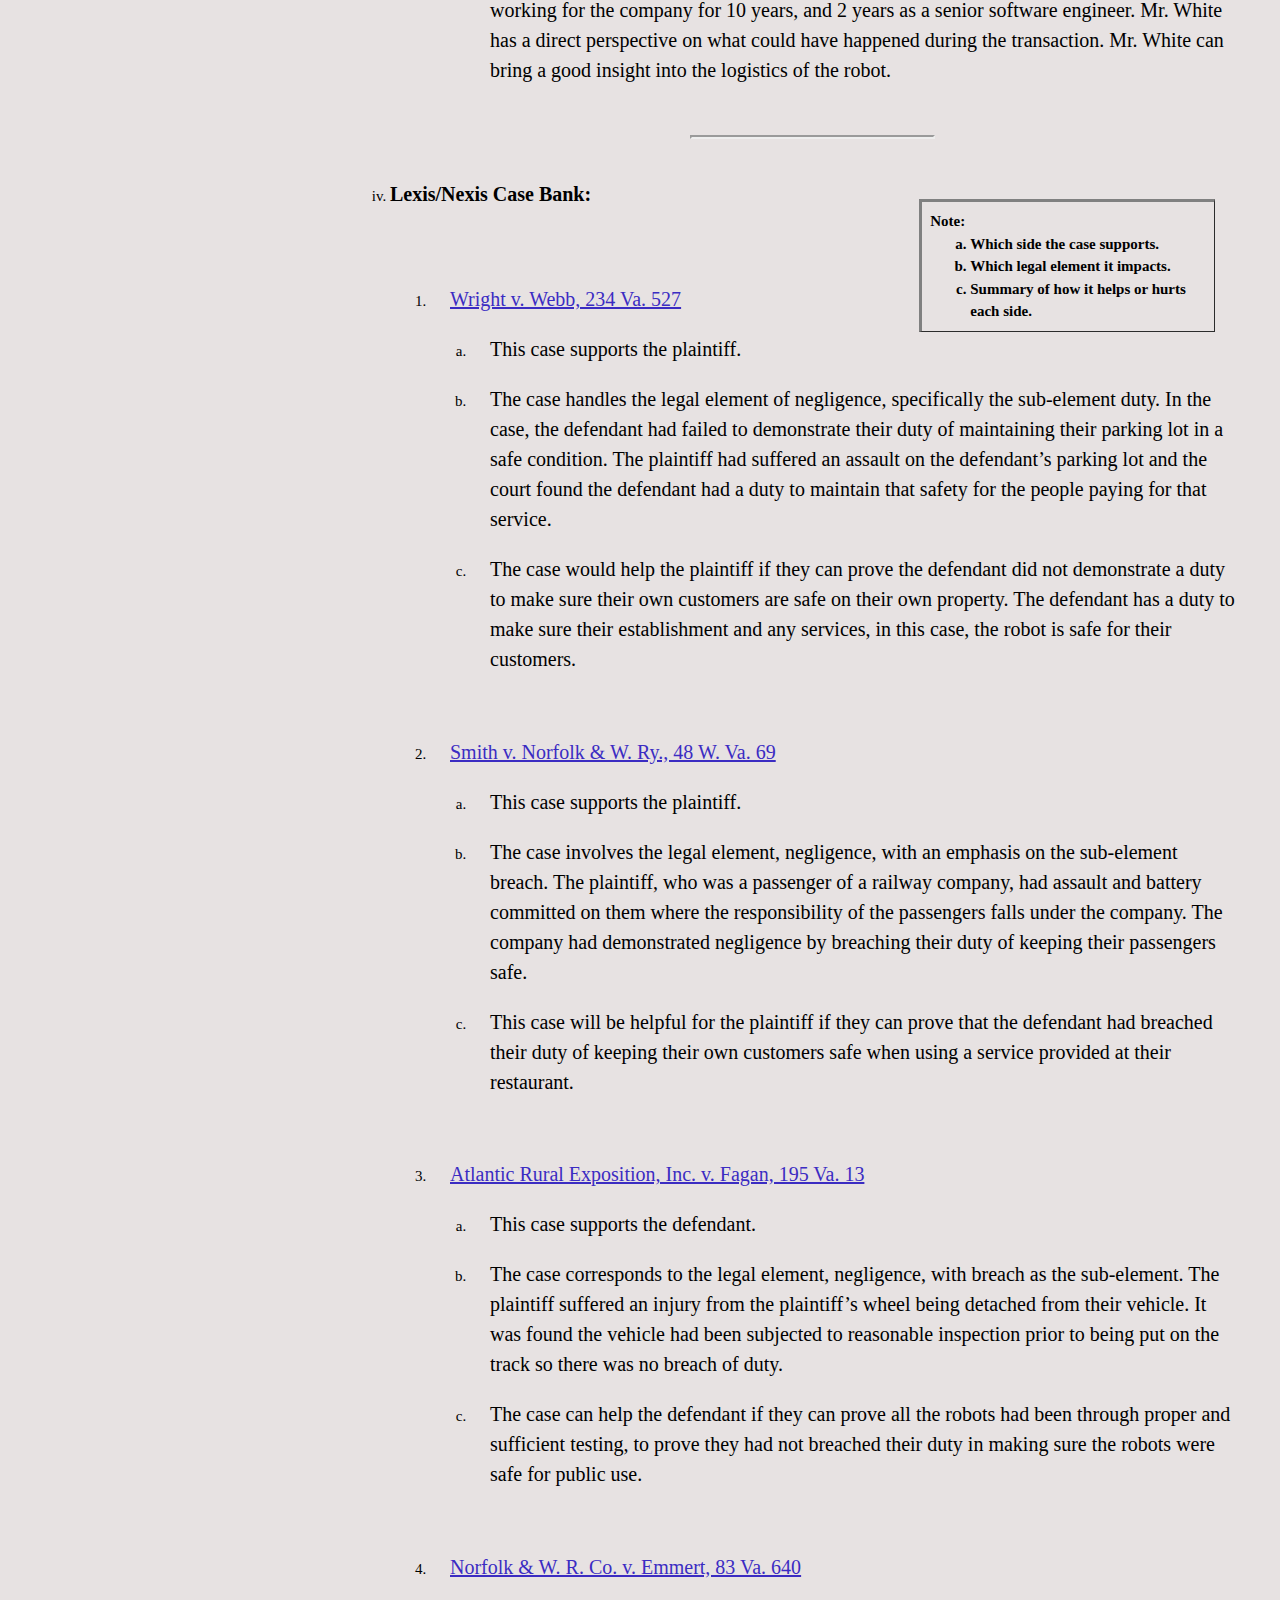
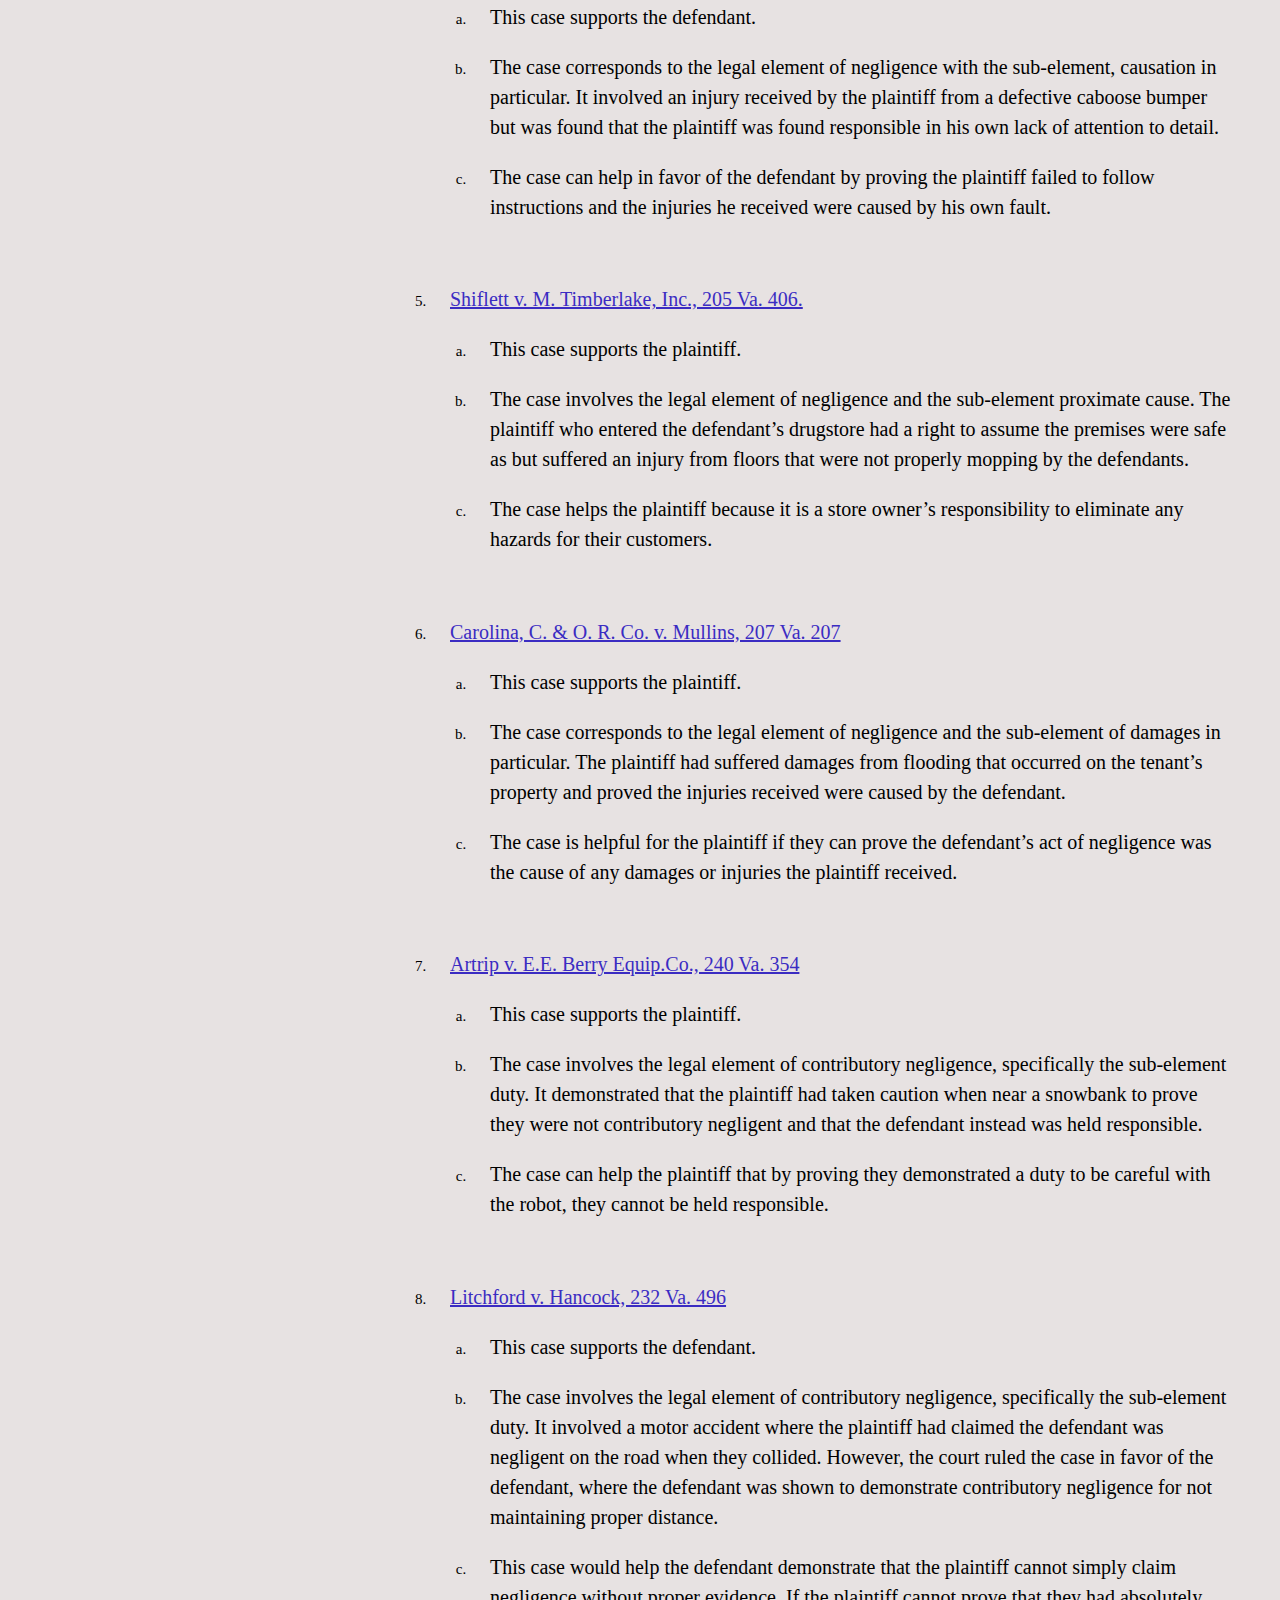
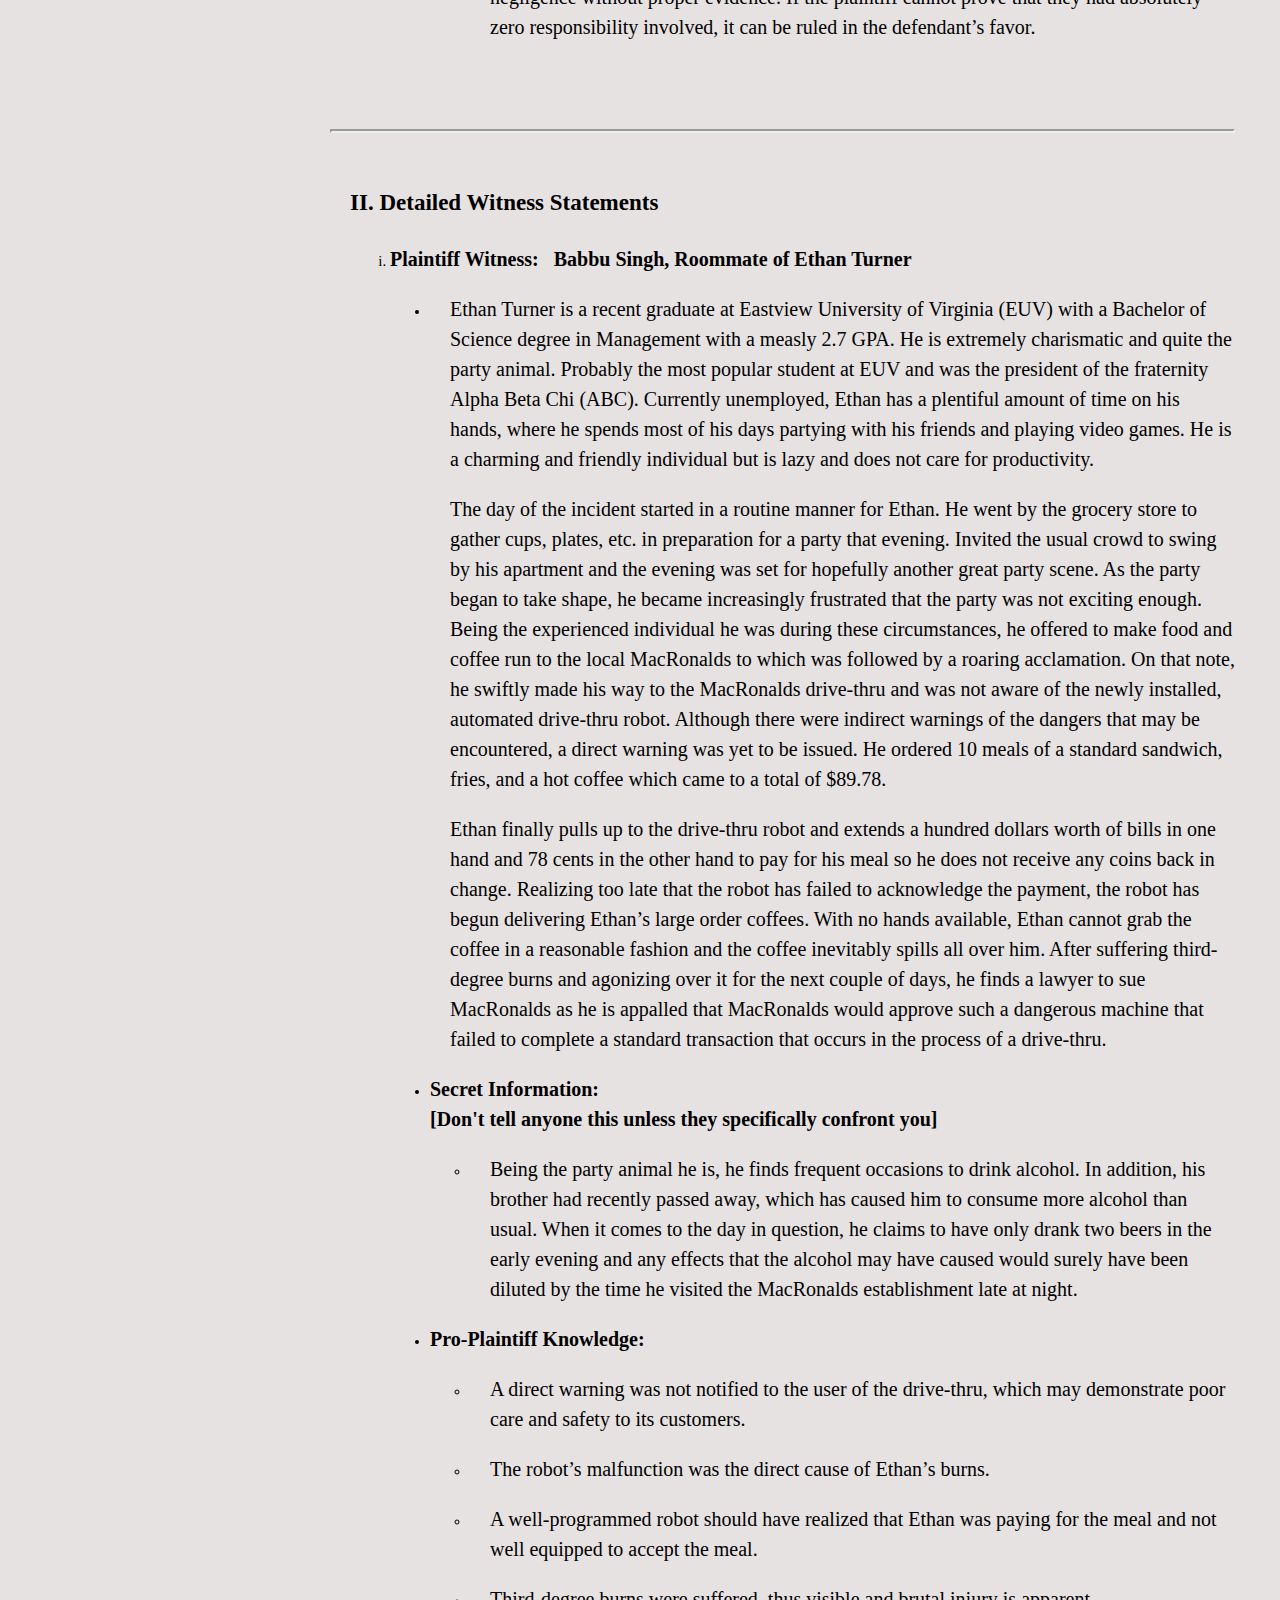
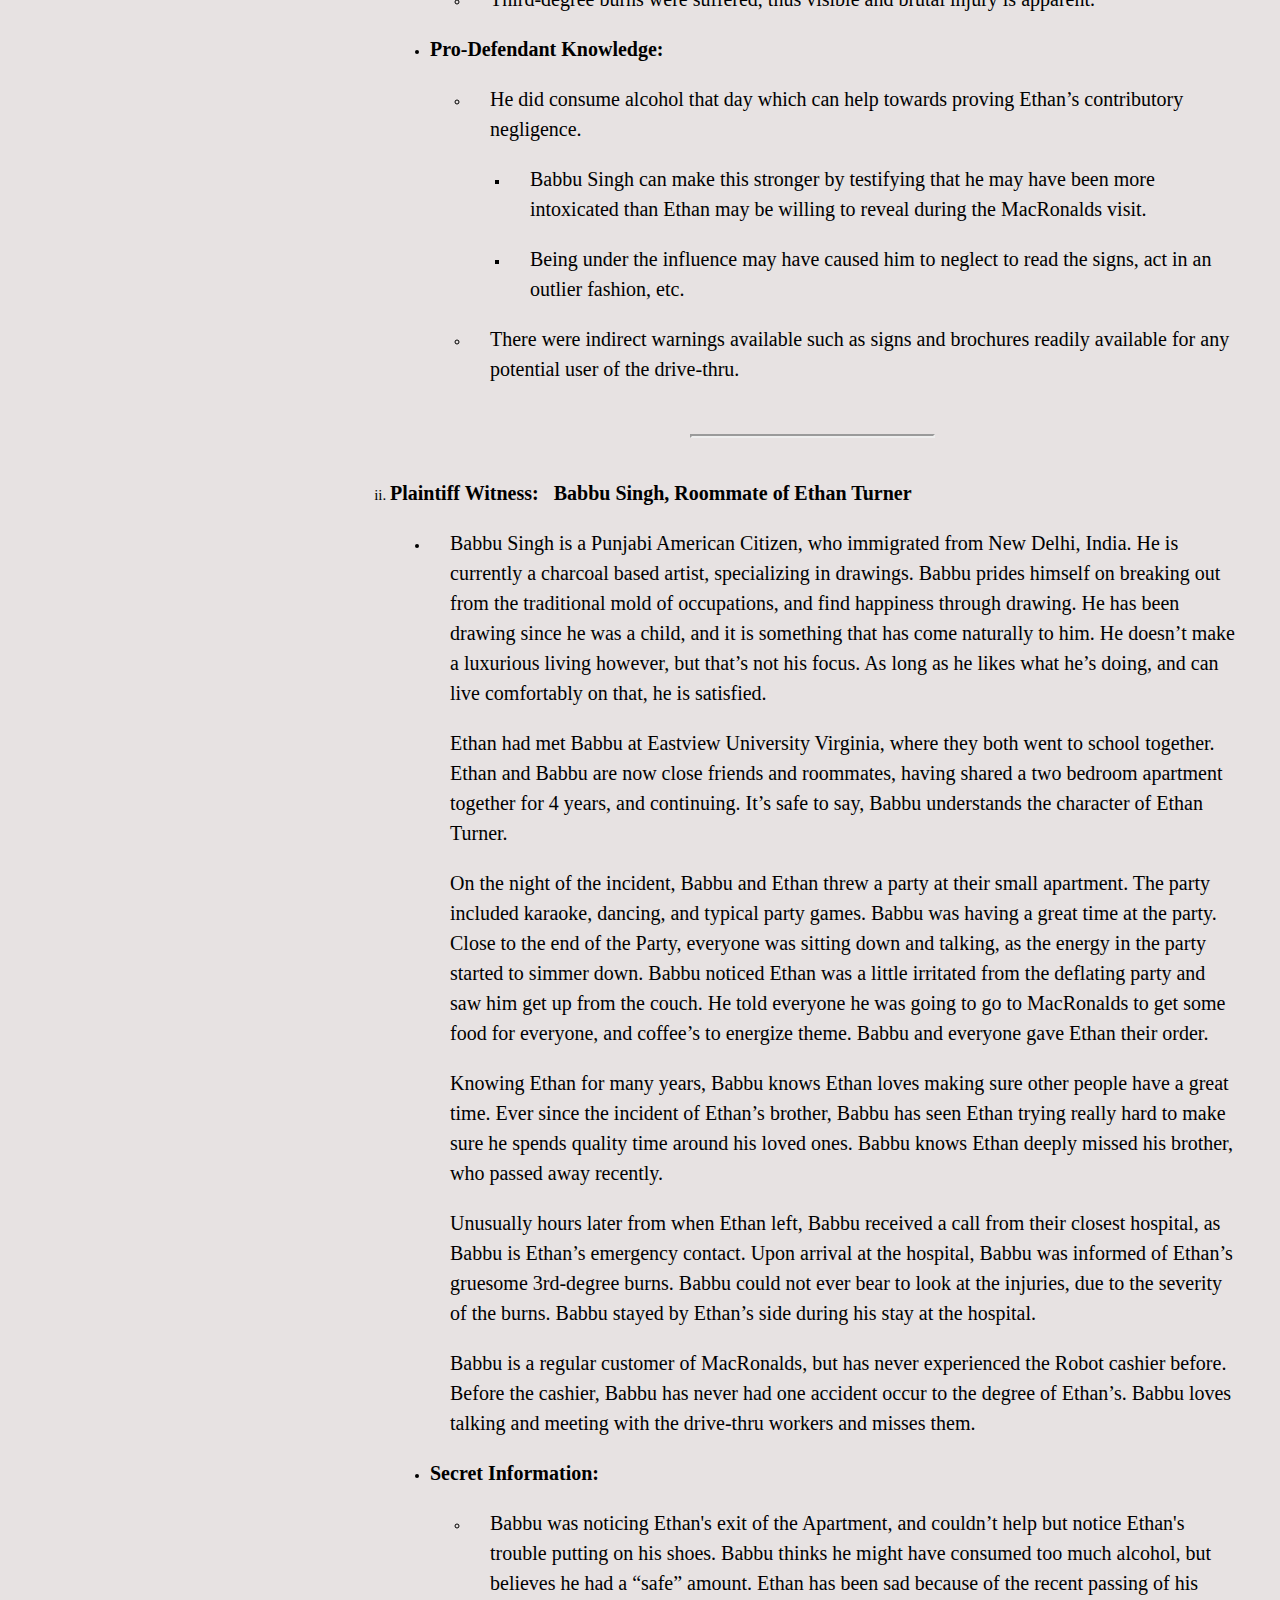
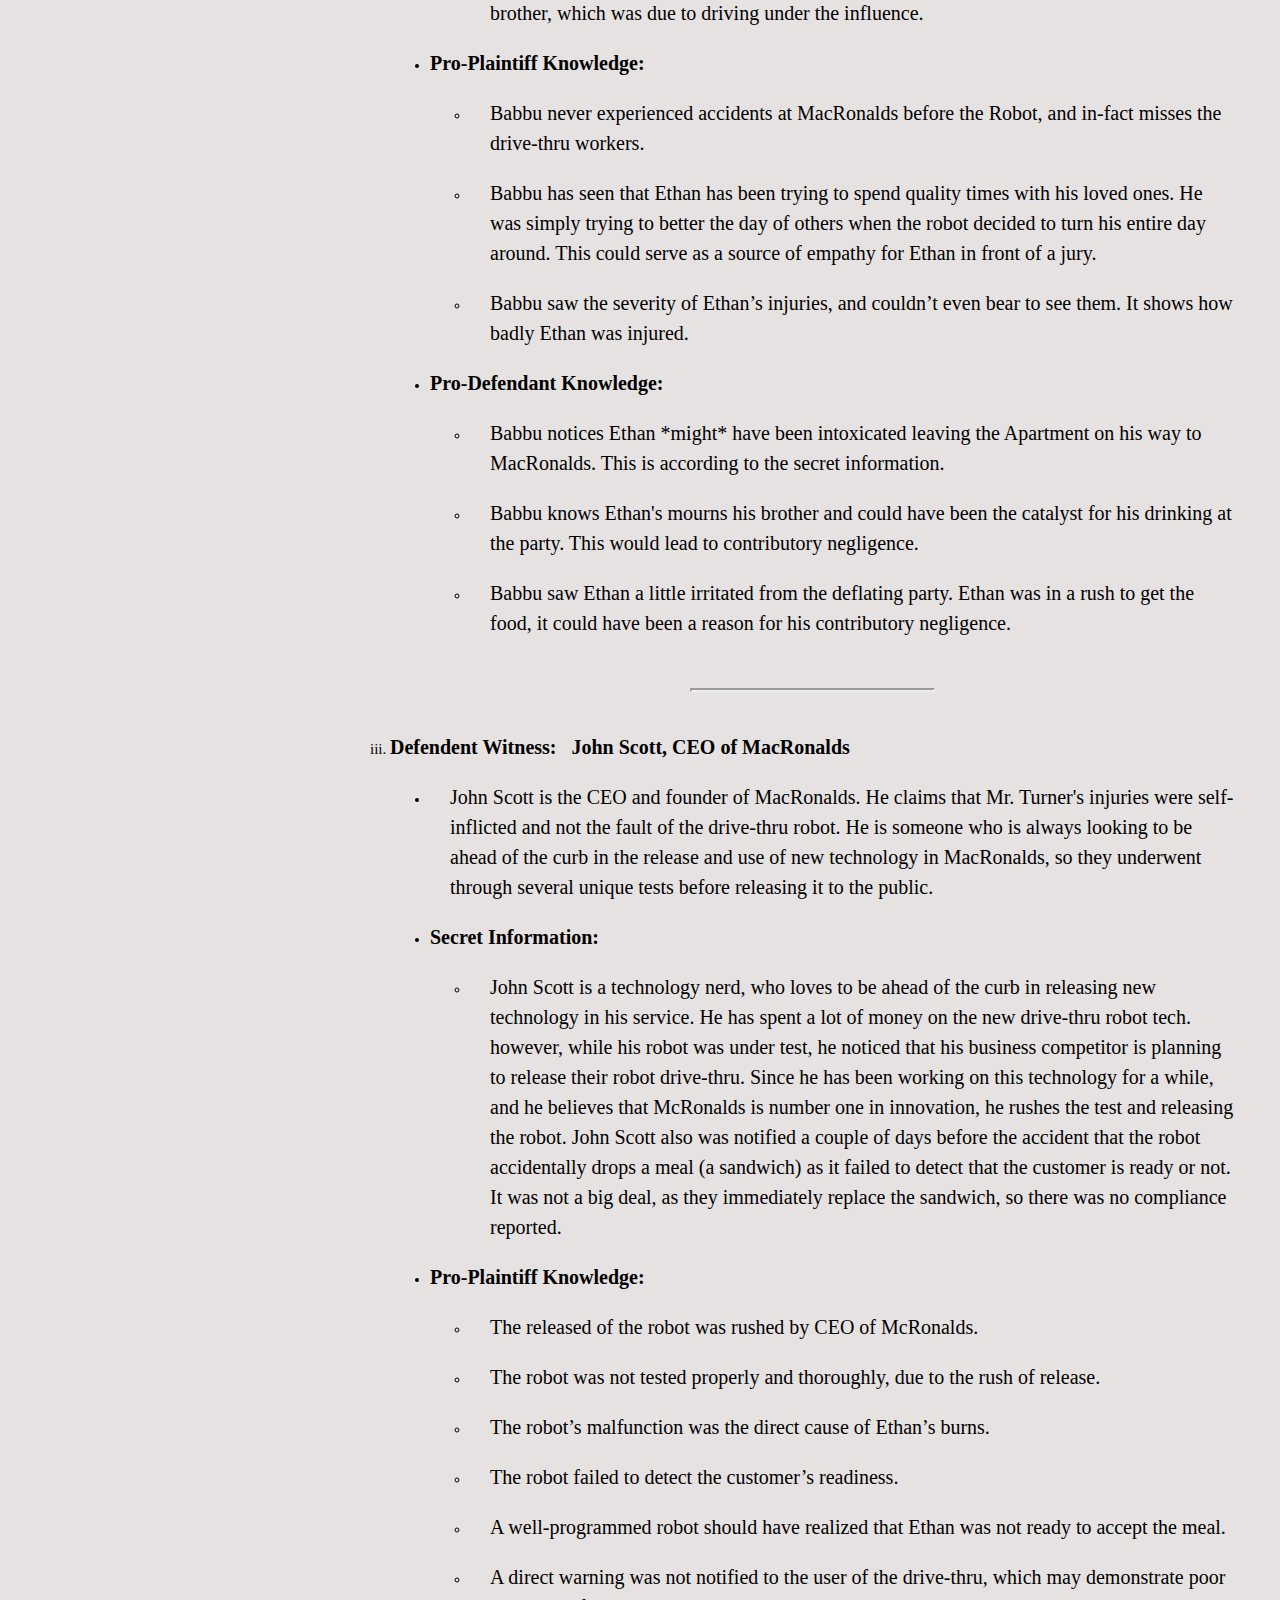
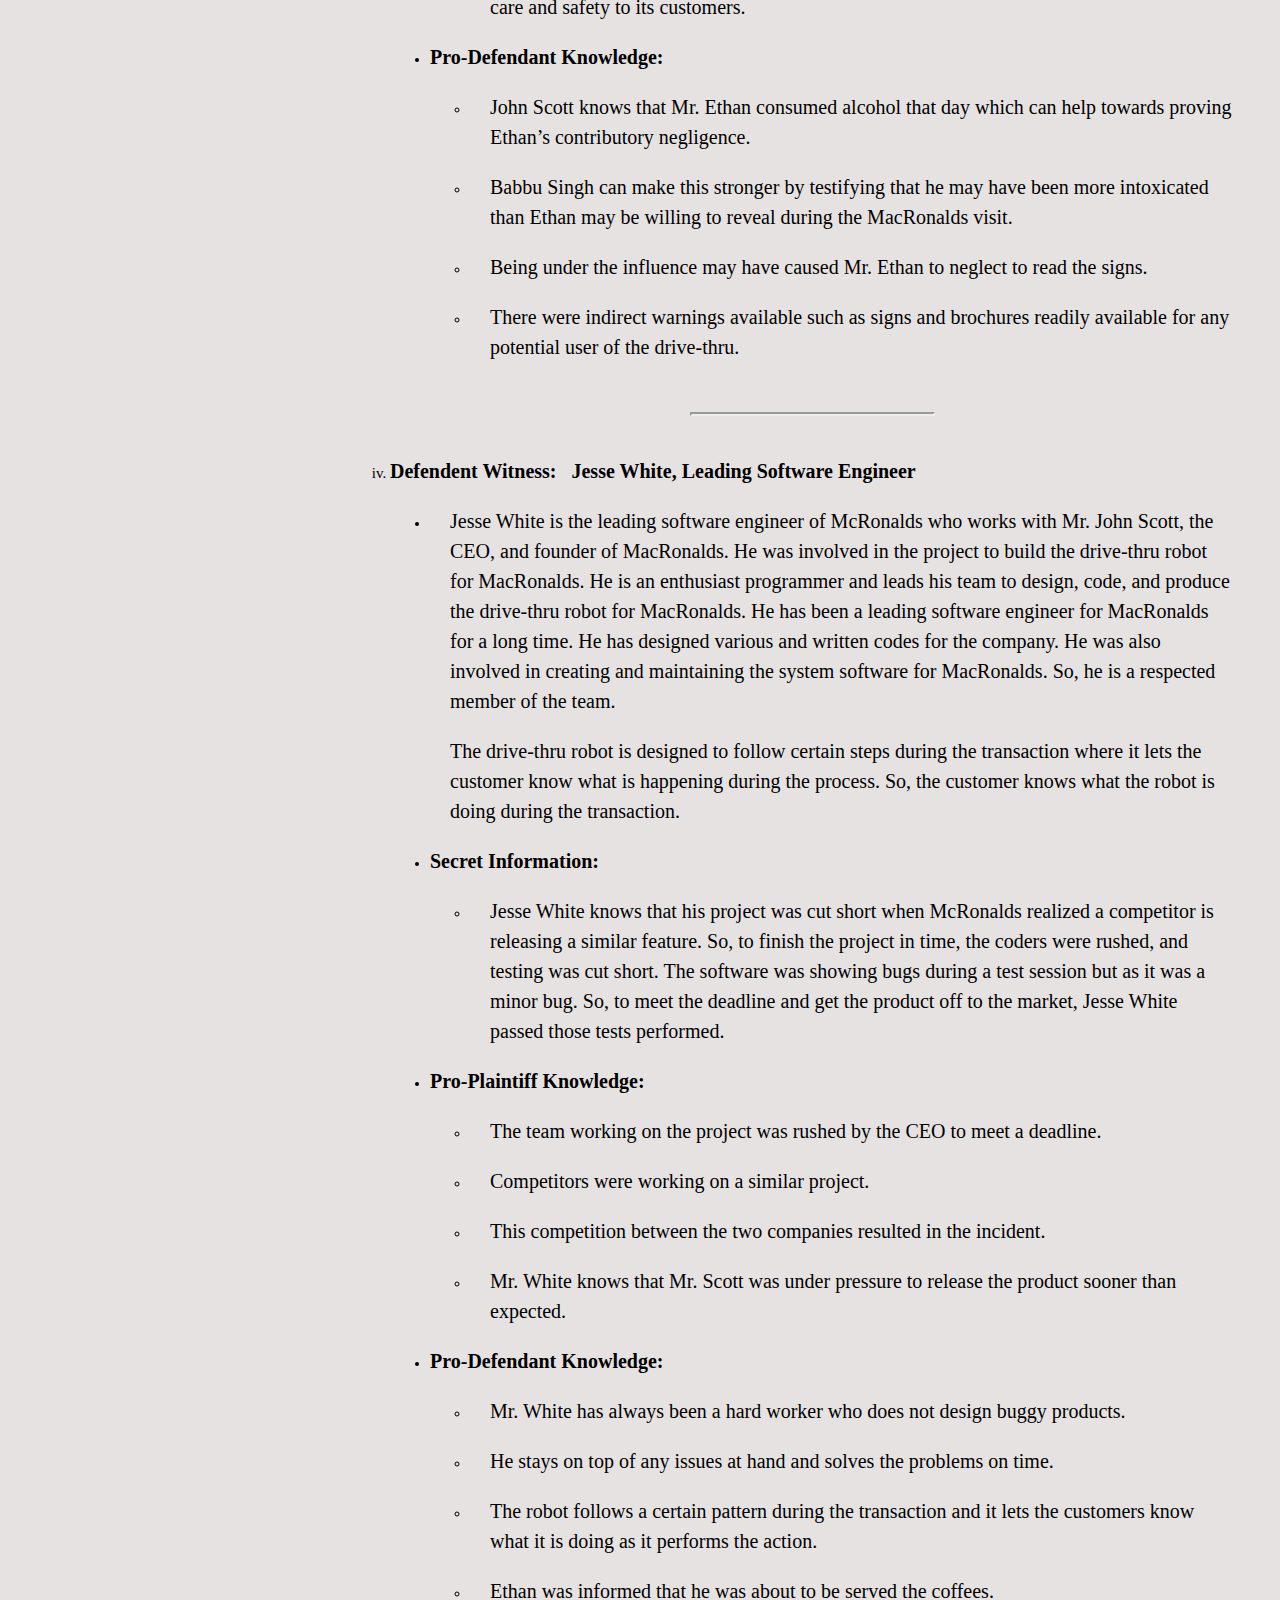
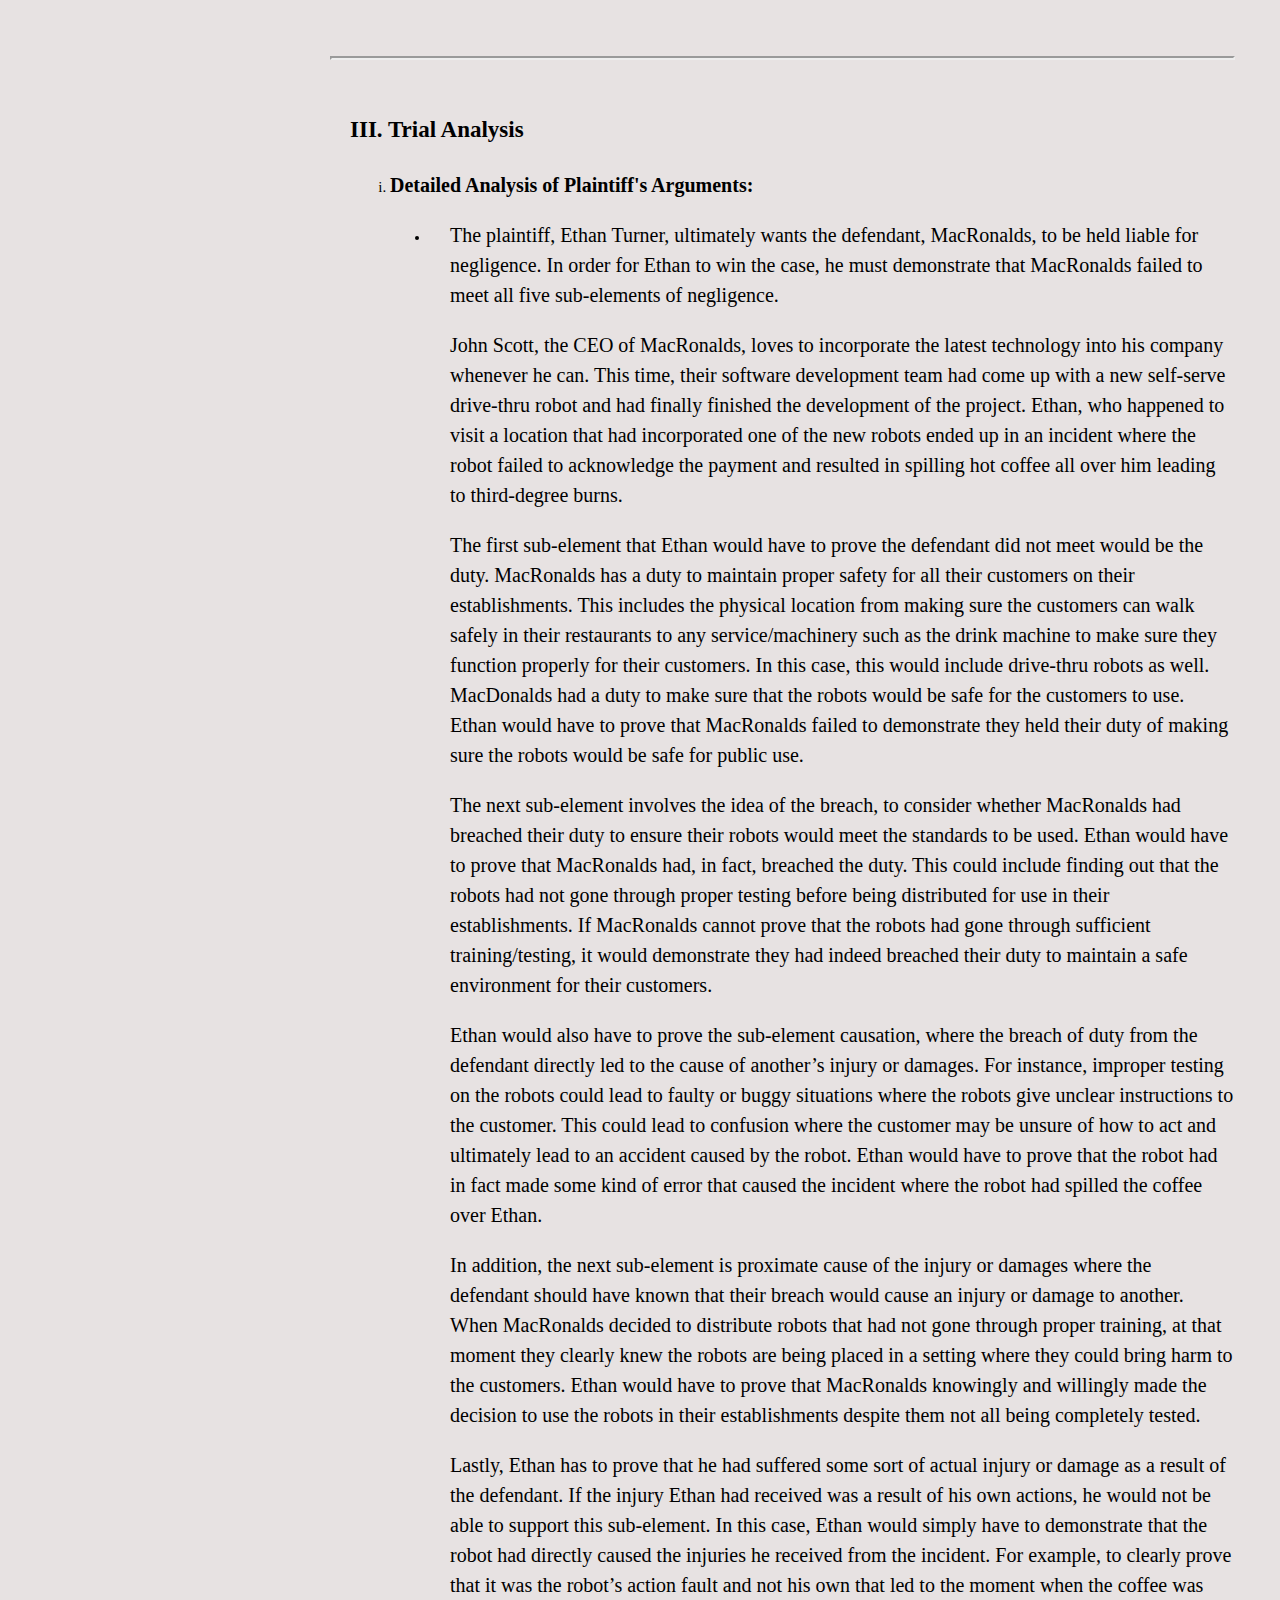
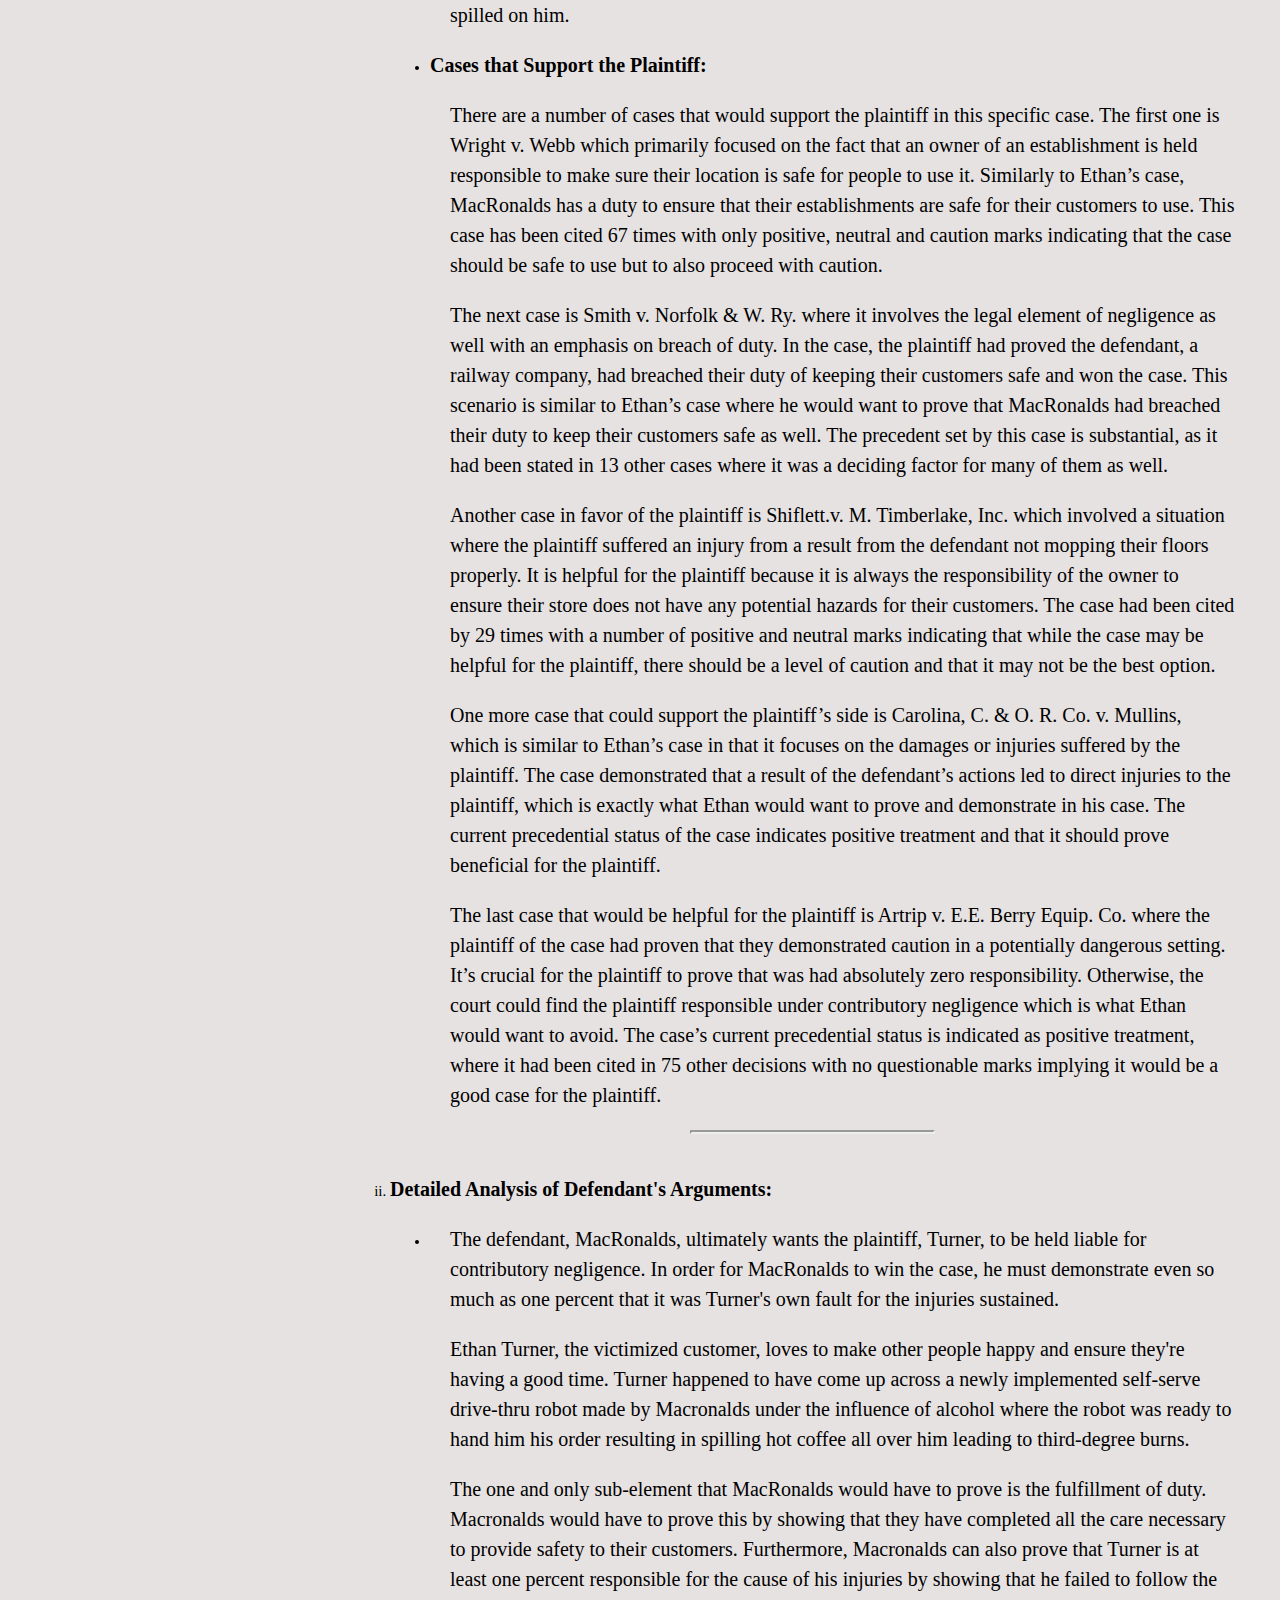
==== commit 151861f0: "the defendent witness was added." ====
--- a/index.html
+++ b/index.html
@@ -1161,11 +1161,108 @@
                         </li></br>
                         <hr class="hrhalf"></br>
                         <li id="w4">
-                            <h5>Defendent Witness: &nbsp Jesse White, Leading Software Engineer</h5></br>
+                            <h5>Defendent Witness: &nbsp Jesse White, Leading Software Engineer</h5>
                             <ul class="subsubtit">
-                                <li>something</li></br>
-                                <li>something</li></br>
+                                <li>
+                                    <p>
+                                        Jesse White is the leading software engineer of McRonalds who works with Mr.
+                                        John Scott, the CEO, and founder of
+                                        MacRonalds. He was involved in the project to build the drive-thru robot for
+                                        MacRonalds. He is an enthusiast programmer
+                                        and leads his team to design, code, and produce the drive-thru robot for
+                                        MacRonalds. He has been a leading software
+                                        engineer for MacRonalds for a long time. He has designed various and written
+                                        codes for the company. He was also involved
+                                        in creating and maintaining the system software for MacRonalds. So, he is a
+                                        respected member of the team.
+                                    </p>
+                                    <p>
+                                        The drive-thru robot is designed to follow certain steps during the transaction
+                                        where it lets the customer know what is
+                                        happening during the process. So, the customer knows what the robot is doing
+                                        during the transaction.
+                                    </p>
+                                </li>
+                                <li>
+                                    <h5>Secret Information:</h5>
+                                    <ul style="list-style-type: circle;">
+                                        <li>
+                                            <p>
+                                                Jesse White knows that his project was cut short when McRonalds realized
+                                                a competitor is releasing a similar feature.
+                                                So, to finish the project in time, the coders were rushed, and testing
+                                                was cut short. The software was showing bugs
+                                                during a test session but as it was a minor bug. So, to meet the
+                                                deadline and get the product off to the market, Jesse
+                                                White passed those tests performed.
+                                            </p>
+                                        </li>
+                                    </ul>
+                                </li>
+                                <li>
+                                    <h5>Pro-Plaintiff Knowledge:</h5>
+                                    <ul style="list-style-type: circle;">
+                                        <li>
+                                            <p>
+                                                The team working on the project was rushed by the CEO to meet a
+                                                deadline.
+                                            </p>
+                                        </li>
+                                        <li>
+                                            <p>
+                                                Competitors were working on a similar project.
+
+                                            </p>
+                                        </li>
+                                        <li>
+                                            <p>
+                                                This competition between the two companies resulted in the incident.
+
+                                            </p>
+                                        </li>
+                                        <li>
+                                            <p>
+                                                Mr. White knows that Mr. Scott was under pressure to release the product
+                                                sooner than expected.
+                                            </p>
+                                        </li>
+                                    </ul>
+                                </li>
+                                <li>
+                                    <h5>Pro-Defendant Knowledge:</h5>
+                                    <ul style="list-style-type: circle;">
+                                        <li>
+                                            <p>
+                                                Mr. White has always been a hard worker who does not design buggy
+                                                products.
+
+
+                                            </p>
+                                        </li>
+                                        <li>
+                                            <p>
+                                                He stays on top of any issues at hand and solves the problems on time.
+
+                                            </p>
+                                        </li>
+                                        <li>
+                                            <p>
+                                                The robot follows a certain pattern during the transaction and it lets
+                                                the customers know what it is doing as it
+                                                performs the action.
+
+                                            </p>
+                                        </li>
+                                        <li>
+                                            <p>
+                                                Ethan was informed that he was about to be served the coffees.
+
+                                            </p>
+                                        </li>
+                                    </ul>
+                                </li>
                             </ul>
+
                         </li>
 
                     </ol>
